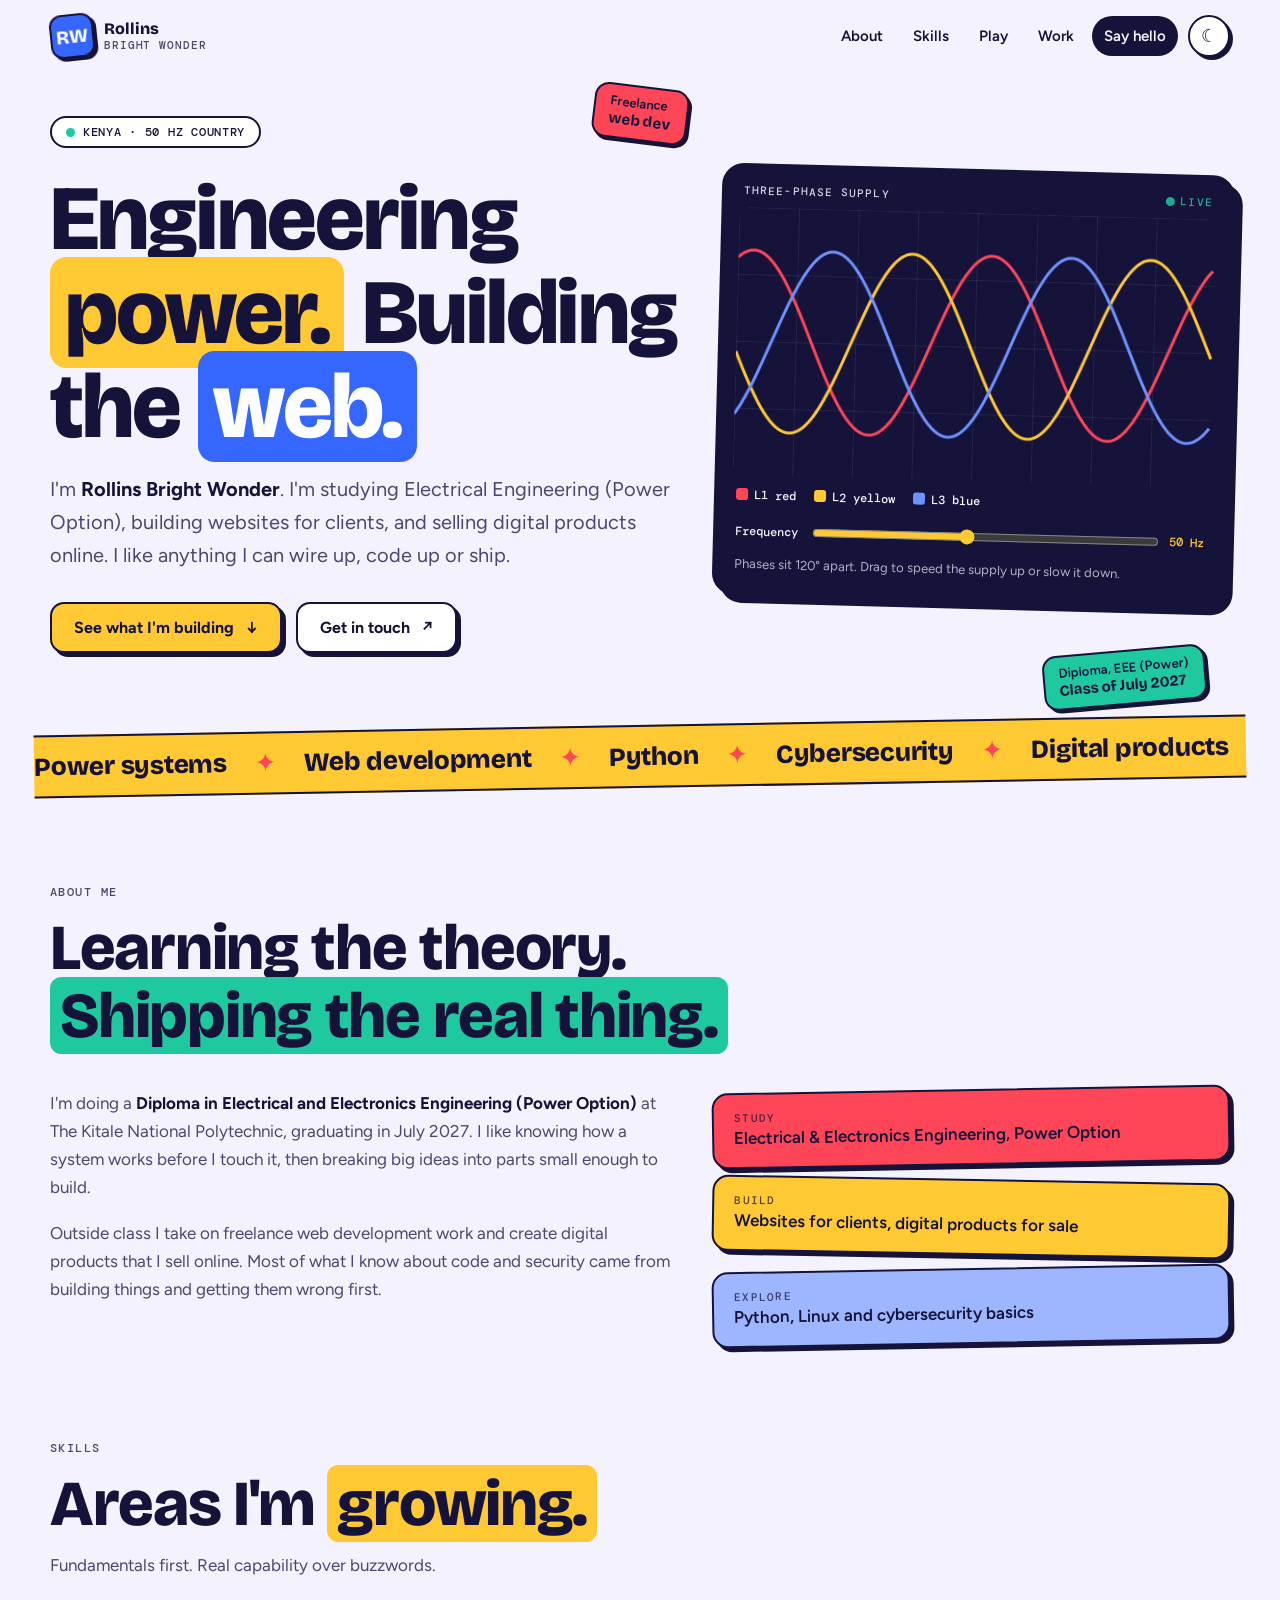
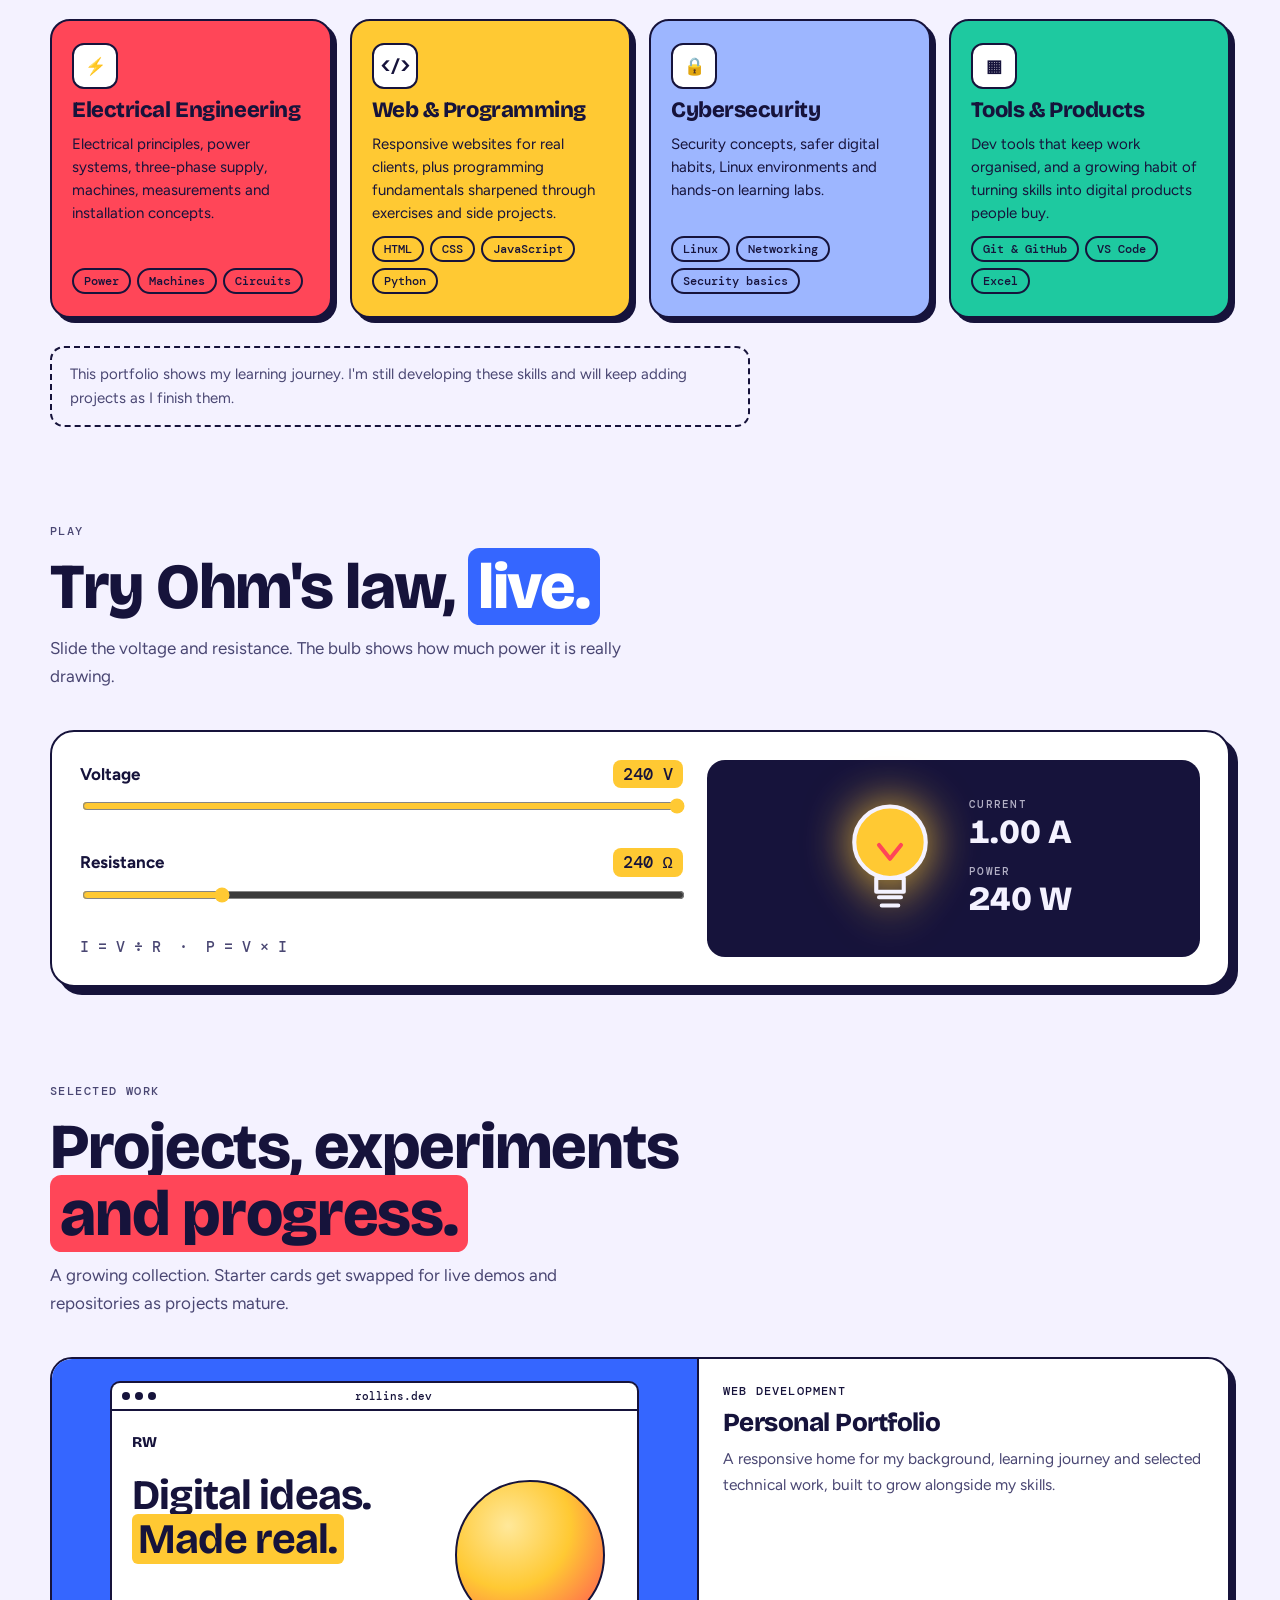
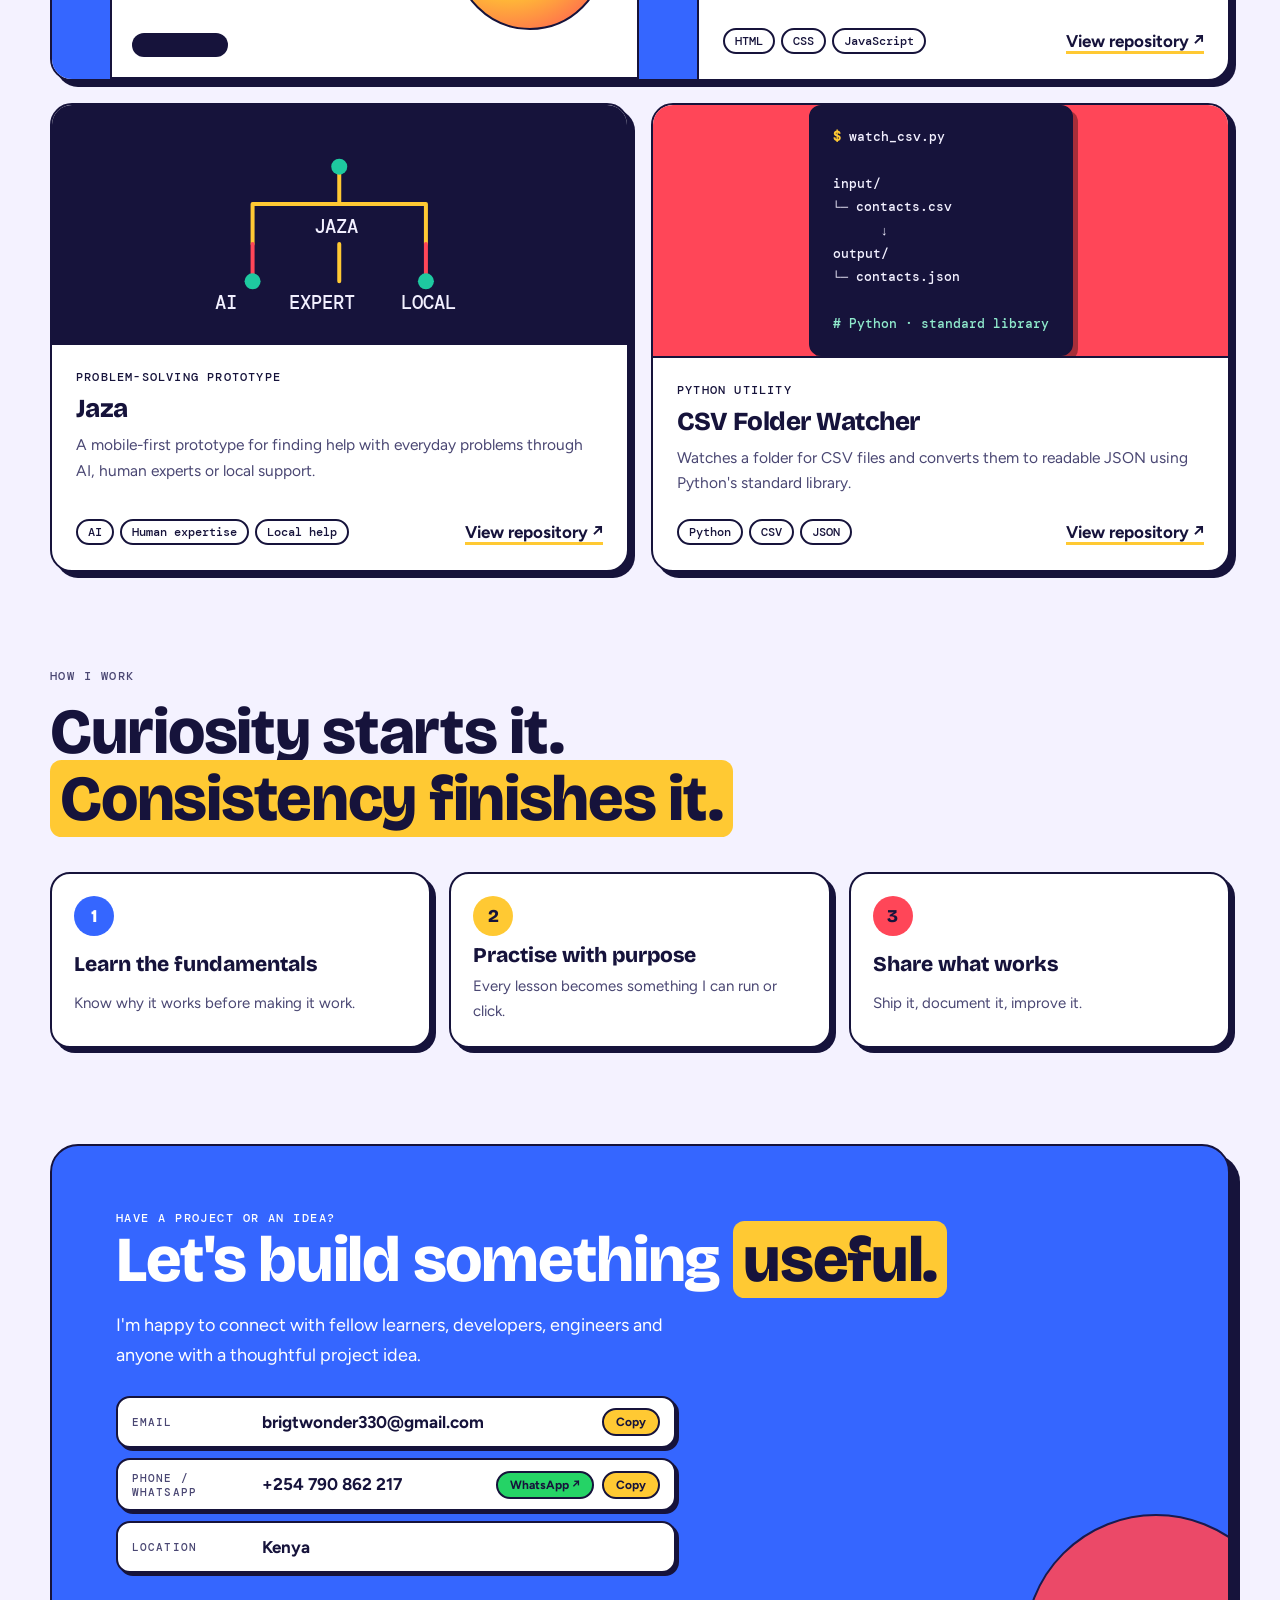
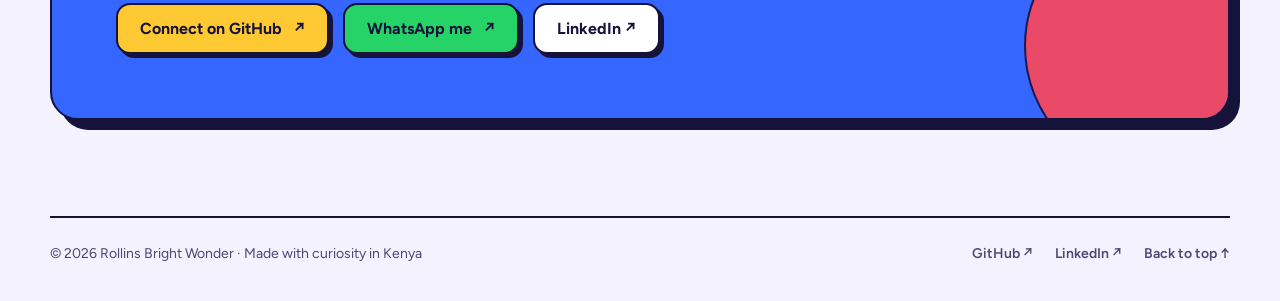
==== index.html @ c0790d47 "Refresh portfolio projects and interactions Co-authored-by: Copilot App <223556219+Copilot@users.nor" ====
<!doctype html>
<html lang="en">
<head>
<meta charset="utf-8">
<meta name="viewport" content="width=device-width, initial-scale=1, viewport-fit=cover">
<meta name="claude:viewport-fit-sides" content="cover">
<meta name="theme-color" content="#3566ff">
<meta name="description" content="Rollins Bright Wonder: Electrical Engineering (Power) student, freelance web developer and digital product creator in Kenya.">
<meta property="og:title" content="Rollins Bright Wonder | Portfolio">
<meta property="og:description" content="Engineering power. Building the web.">
<meta property="og:type" content="website">
<title>Rollins Bright Wonder</title>
<link rel="icon" href="assets/favicon.svg" type="image/svg+xml">
<link rel="preconnect" href="https://fonts.googleapis.com">
<link rel="preconnect" href="https://fonts.gstatic.com" crossorigin>
<link href="https://fonts.googleapis.com/css2?family=Bricolage+Grotesque:opsz,wght@12..96,500;12..96,700;12..96,800&family=Figtree:wght@400;500;600;700&family=DM+Mono:wght@400;500&display=swap" rel="stylesheet">
<link rel="stylesheet" href="style.css">
</head>
<body>
<a class="skip-link" href="#main">Skip to content</a>
<div class="page">
  <header class="site-header">
    <a class="brand" href="#home" aria-label="Rollins Bright Wonder, home"><span class="brand-mark">RW</span><span class="brand-name">Rollins<small>Bright Wonder</small></span></a>
    <nav class="nav" id="nav" aria-label="Main">
      <a href="#about">About</a><a href="#skills">Skills</a><a href="#play">Play</a><a href="#work">Work</a><a class="nav-cta" href="#contact">Say hello</a>
    </nav>
    <button class="icon-btn" id="theme" type="button" aria-label="Switch colour theme"><span aria-hidden="true">◐</span></button>
    <button class="icon-btn menu-toggle" id="menu" type="button" aria-label="Toggle navigation" aria-expanded="false" aria-controls="nav"><span aria-hidden="true">☰</span></button>
  </header>

  <main id="main">
    <section class="hero" id="home">
      <div class="hero-copy">
        <p class="chip chip-live"><i class="dot"></i> Kenya · 50 Hz country</p>
        <h1>Engineering <span class="hl hl-y">power.</span> Building the <span class="hl hl-b">web.</span></h1>
        <p class="lead">I'm <strong>Rollins Bright Wonder</strong>. I'm studying Electrical Engineering (Power Option), building websites for clients, and selling digital products online. I like anything I can wire up, code up or ship.</p>
        <div class="actions"><a class="btn btn-y" href="#work">See what I'm building <span aria-hidden="true">↓</span></a><a class="btn btn-ghost" href="#contact">Get in touch <span aria-hidden="true">↗</span></a></div>
      </div>

      <figure class="scope" aria-label="Animated three-phase power waveform">
        <figcaption class="scope-top"><span>THREE-PHASE SUPPLY</span><span class="scope-live"><i class="dot"></i> LIVE</span></figcaption>
        <canvas id="wave" width="640" height="360" role="img" aria-label="Red, yellow and blue sine waves, each 120 degrees apart"></canvas>
        <div class="scope-legend"><span><i class="sw sw-r"></i>L1 red</span><span><i class="sw sw-y"></i>L2 yellow</span><span><i class="sw sw-b"></i>L3 blue</span></div>
        <label class="slider" for="hz"><span>Frequency</span><input id="hz" type="range" min="10" max="100" value="50"><output id="hz-out" for="hz">50 Hz</output></label>
        <p class="scope-note">Phases sit 120° apart. Drag to speed the supply up or slow it down.</p>
      </figure>
      <span class="sticker st-1">Diploma, EEE (Power)<br><b>Class of July 2027</b></span>
      <span class="sticker st-2">Freelance<br><b>web dev</b></span>
    </section>

    <section class="ticker" aria-hidden="true"><div><span>Power systems</span><b>✦</b><span>Web development</span><b>✦</b><span>Python</span><b>✦</b><span>Cybersecurity</span><b>✦</b><span>Digital products</span><b>✦</b><span>Three-phase</span><b>✦</b><span>Power systems</span><b>✦</b><span>Web development</span><b>✦</b><span>Python</span><b>✦</b><span>Cybersecurity</span><b>✦</b><span>Digital products</span><b>✦</b><span>Three-phase</span><b>✦</b></div></section>

    <section class="block" id="about">
      <div class="head"><p class="kicker">About me</p><h2>Learning the theory.<br><span class="hl hl-m">Shipping the real thing.</span></h2></div>
      <div class="about-grid">
        <div class="about-copy">
          <p>I'm doing a <strong>Diploma in Electrical and Electronics Engineering (Power Option)</strong> at The Kitale National Polytechnic, graduating in July 2027. I like knowing how a system works before I touch it, then breaking big ideas into parts small enough to build.</p>
          <p>Outside class I take on freelance web development work and create digital products that I sell online. Most of what I know about code and security came from building things and getting them wrong first.</p>
        </div>
        <ul class="facts">
          <li class="fact f-r"><b>Study</b>Electrical &amp; Electronics Engineering, Power Option</li>
          <li class="fact f-y"><b>Build</b>Websites for clients, digital products for sale</li>
          <li class="fact f-b"><b>Explore</b>Python, Linux and cybersecurity basics</li>
        </ul>
      </div>
    </section>

    <section class="block" id="skills">
      <div class="head"><p class="kicker">Skills</p><h2>Areas I'm <span class="hl hl-y">growing.</span></h2><p class="sub">Fundamentals first. Real capability over buzzwords.</p></div>
      <div class="cards">
        <article class="card c-r"><span class="ico" aria-hidden="true">⚡</span><h3>Electrical Engineering</h3><p>Electrical principles, power systems, three-phase supply, machines, measurements and installation concepts.</p><div class="tags"><span>Power</span><span>Machines</span><span>Circuits</span></div></article>
        <article class="card c-y"><span class="ico" aria-hidden="true">&lt;/&gt;</span><h3>Web &amp; Programming</h3><p>Responsive websites for real clients, plus programming fundamentals sharpened through exercises and side projects.</p><div class="tags"><span>HTML</span><span>CSS</span><span>JavaScript</span><span>Python</span></div></article>
        <article class="card c-b"><span class="ico" aria-hidden="true">🔒</span><h3>Cybersecurity</h3><p>Security concepts, safer digital habits, Linux environments and hands-on learning labs.</p><div class="tags"><span>Linux</span><span>Networking</span><span>Security basics</span></div></article>
        <article class="card c-m"><span class="ico" aria-hidden="true">▦</span><h3>Tools &amp; Products</h3><p>Dev tools that keep work organised, and a growing habit of turning skills into digital products people buy.</p><div class="tags"><span>Git &amp; GitHub</span><span>VS Code</span><span>Excel</span></div></article>
      </div>
      <p class="note">This portfolio shows my learning journey. I'm still developing these skills and will keep adding projects as I finish them.</p>
    </section>

    <section class="block" id="play">
      <div class="head"><p class="kicker">Play</p><h2>Try Ohm's law, <span class="hl hl-b">live.</span></h2><p class="sub">Slide the voltage and resistance. The bulb shows how much power it is really drawing.</p></div>
      <div class="ohm">
        <div class="ohm-controls">
          <label for="volt"><span>Voltage <b id="v-out">240 V</b></span><input id="volt" type="range" min="0" max="240" value="240"></label>
          <label for="res"><span>Resistance <b id="r-out">240 Ω</b></span><input id="res" type="range" min="20" max="1000" value="240"></label>
          <p class="formula">I = V ÷ R &nbsp;·&nbsp; P = V × I</p>
        </div>
        <div class="ohm-read">
          <div class="bulb" id="bulb" aria-hidden="true"><svg viewBox="0 0 80 100"><circle id="bulb-glass" cx="40" cy="38" r="26"/><path d="M30 64h20v10H30zM32 78h16M34 84h12" /><path d="M32 40l8 10 8-10" class="fil"/></svg></div>
          <dl class="readout" aria-live="polite" aria-atomic="true"><div><dt>Current</dt><dd id="i-out">1.00 A</dd></div><div><dt>Power</dt><dd id="p-out">240 W</dd></div></dl>
        </div>
      </div>
    </section>

    <section class="block" id="work">
      <div class="head"><p class="kicker">Selected work</p><h2>Projects, experiments <span class="hl hl-r">and progress.</span></h2><p class="sub">A growing collection. Starter cards get swapped for live demos and repositories as projects mature.</p></div>
      <div class="projects">
        <article class="project p-feature">
          <div class="pv pv-web" aria-hidden="true"><div class="bar"><i></i><i></i><i></i><span>rollins.dev</span></div><div class="mock"><b>RW</b><h4>Digital ideas.<br><em>Made real.</em></h4><i class="pill"></i><i class="orb"></i></div></div>
          <div class="pinfo"><p class="ptype">Web development</p><h3>Personal Portfolio</h3><p>A responsive home for my background, learning journey and selected technical work, built to grow alongside my skills.</p><div class="pfoot"><div class="tags"><span>HTML</span><span>CSS</span><span>JavaScript</span></div><a class="plink" href="https://github.com/CsHift1/Rollins-Bright-Wonder" target="_blank" rel="noreferrer">View repository ↗</a></div></div>
        </article>
        <article class="project">
          <div class="pv pv-circuit" aria-hidden="true"><svg viewBox="0 0 240 150"><g fill="none" stroke-width="3" stroke-linecap="round" stroke-linejoin="round"><path class="s-y" d="M120 32v28M120 90v28M120 60H55v30M120 60h65v30"/><path class="s-r" d="M55 90v28M185 90v28"/></g><g class="n"><circle cx="120" cy="32" r="6"/><circle cx="55" cy="118" r="6"/><circle cx="185" cy="118" r="6"/></g><text x="101" y="82" class="eq">JAZA</text><text x="27" y="139" class="eq">AI</text><text x="82" y="139" class="eq">EXPERT</text><text x="166" y="139" class="eq">LOCAL</text></svg></div>
          <div class="pinfo"><p class="ptype">Problem-solving prototype</p><h3>Jaza</h3><p>A mobile-first prototype for finding help with everyday problems through AI, human experts or local support.</p><div class="pfoot"><div class="tags"><span>AI</span><span>Human expertise</span><span>Local help</span></div><a class="plink" href="https://github.com/CsHift1/jaza" target="_blank" rel="noreferrer">View repository ↗</a></div></div>
        </article>
        <article class="project">
          <div class="pv pv-code" aria-hidden="true"><pre><b>$</b> watch_csv.py

input/
└─ contacts.csv
      ↓
output/
└─ contacts.json

<i># Python · standard library</i></pre></div>
          <div class="pinfo"><p class="ptype">Python utility</p><h3>CSV Folder Watcher</h3><p>Watches a folder for CSV files and converts them to readable JSON using Python's standard library.</p><div class="pfoot"><div class="tags"><span>Python</span><span>CSV</span><span>JSON</span></div><a class="plink" href="https://github.com/CsHift1/csv-folder-watcher" target="_blank" rel="noreferrer">View repository ↗</a></div></div>
        </article>
      </div>
    </section>

    <section class="block" id="approach">
      <div class="head"><p class="kicker">How I work</p><h2>Curiosity starts it.<br><span class="hl hl-y">Consistency finishes it.</span></h2></div>
      <ol class="steps"><li><b>Learn the fundamentals</b><span>Know why it works before making it work.</span></li><li><b>Practise with purpose</b><span>Every lesson becomes something I can run or click.</span></li><li><b>Share what works</b><span>Ship it, document it, improve it.</span></li></ol>
    </section>

    <section class="block" id="contact">
      <div class="contact">
        <p class="kicker k-dark">Have a project or an idea?</p>
        <h2>Let's build something <span class="hl hl-y">useful.</span></h2>
        <p class="lead2">I'm happy to connect with fellow learners, developers, engineers and anyone with a thoughtful project idea.</p>
        <ul class="reach">
          <li><span class="rl">Email</span><a href="mailto:brigtwonder330@gmail.com" id="r-mail">brigtwonder330@gmail.com</a><button class="copy" type="button" data-copy="brigtwonder330@gmail.com">Copy</button></li>
          <li><span class="rl">Phone / WhatsApp</span><a href="tel:+254790862217" id="r-tel">+254 790 862 217</a><span class="rbtns"><a class="wa" href="https://wa.me/254790862217" target="_blank" rel="noreferrer">WhatsApp ↗</a><button class="copy" type="button" data-copy="+254790862217">Copy</button></span></li>
          <li><span class="rl">Location</span><span class="rv">Kenya</span></li>
        </ul>
        <div class="actions"><a class="btn btn-y" href="https://github.com/CsHift1" target="_blank" rel="noreferrer">Connect on GitHub <span aria-hidden="true">↗</span></a><a class="btn btn-wa" href="https://wa.me/254790862217" target="_blank" rel="noreferrer">WhatsApp me <span aria-hidden="true">↗</span></a><a class="btn btn-light" href="https://linkedin.com/in/wonder-bright-20b4b1373/" target="_blank" rel="noreferrer">LinkedIn ↗</a></div>
      </div>
    </section>
  </main>

  <footer class="footer"><span>© <span id="year">2026</span> Rollins Bright Wonder · Made with curiosity in Kenya</span><span class="flinks"><a href="https://github.com/CsHift1" target="_blank" rel="noreferrer">GitHub ↗</a><a href="https://linkedin.com/in/wonder-bright-20b4b1373/" target="_blank" rel="noreferrer">LinkedIn ↗</a><a href="#home">Back to top ↑</a></span></footer>
</div>
<script src="script.js"></script>
</body>
</html>
---- style.css ----
/* Layout: sticker-pop single column; hero pairs headline with a live three-phase scope; chunky ink borders + hard shadows. */
:root{
  --bg:#f4f2ff; --surface:#ffffff; --ink:#16133b; --muted:#4a4773; --line:#16133b; --shadow:#16133b;
  --red:#ff4658; --yellow:#ffc933; --blue:#3566ff; --mint:#1ec9a0; --on:#16133b; --on-blue:#ffffff;
  --scope:#16133b; --scope-ink:#f4f2ff;
  --display:'Bricolage Grotesque','Trebuchet MS',system-ui,sans-serif;
  --body:'Figtree',system-ui,-apple-system,'Segoe UI',sans-serif;
  --mono:'DM Mono',ui-monospace,Menlo,monospace;
}
@media (prefers-color-scheme:dark){:root:not([data-theme="light"]){
  --bg:#0e0d2b; --surface:#1a1847; --ink:#f2f0ff; --muted:#b9b6e3; --line:#6f6cc4; --shadow:#000000;
  --scope:#08071e; --scope-ink:#f2f0ff; color-scheme:dark}}
:root[data-theme="dark"]{
  --bg:#0e0d2b; --surface:#1a1847; --ink:#f2f0ff; --muted:#b9b6e3; --line:#6f6cc4; --shadow:#000000;
  --scope:#08071e; --scope-ink:#f2f0ff; color-scheme:dark}

*{box-sizing:border-box}
html{scroll-behavior:smooth;scroll-padding-top:88px}
body{margin:0;background:var(--bg);color:var(--ink);font-family:var(--body);font-size:17px;line-height:1.65;overflow-x:hidden;
  padding-block:0;padding-left:max(16px,env(safe-area-inset-left,0px));padding-right:max(16px,env(safe-area-inset-right,0px))}
a{color:inherit;text-decoration:none}
:focus-visible{outline:3px solid var(--blue);outline-offset:3px;border-radius:6px}
.skip-link{position:fixed;top:10px;left:10px;z-index:100;padding:10px 14px;transform:translateY(-160%);background:var(--yellow);color:var(--on);border:2px solid var(--line);border-radius:10px;font-weight:700}
.skip-link:focus{transform:translateY(0)}
.page{max-width:1180px;margin:0 auto}
h1,h2,h3,h4{font-family:var(--display);margin:0;text-wrap:balance;line-height:1.05;letter-spacing:-.02em}

/* highlighter marks */
.hl{padding:0 .16em;border-radius:.18em;box-decoration-break:clone;-webkit-box-decoration-break:clone;color:var(--on)}
.hl-y{background:var(--yellow)}.hl-b{background:var(--blue);color:var(--on-blue)}.hl-r{background:var(--red)}.hl-m{background:var(--mint)}

/* header */
.site-header{position:sticky;top:env(safe-area-inset-top,0px);z-index:30;display:flex;align-items:center;gap:10px;padding:14px 0;background:var(--bg)}
.brand{display:flex;align-items:center;gap:10px;margin-right:auto}
.brand-mark{display:grid;place-items:center;width:44px;height:44px;border-radius:12px;background:var(--blue);color:var(--on-blue);font:800 19px var(--display);border:2.5px solid var(--line);box-shadow:3px 3px 0 var(--shadow);transform:rotate(-6deg);transition:transform .25s}
.brand:hover .brand-mark{transform:rotate(6deg) scale(1.06)}
.brand-name{display:flex;flex-direction:column;font:800 16px/1.1 var(--display)}
.brand-name small{font:500 11px var(--mono);color:var(--muted);letter-spacing:.08em;text-transform:uppercase}
.nav{display:flex;align-items:center;gap:6px;font-weight:600;font-size:15px}
.nav a{padding:8px 12px;border-radius:999px;transition:background .2s}
.nav a:hover{background:var(--yellow);color:var(--on)}
.nav .nav-cta{background:var(--ink);color:var(--bg)}
.nav .nav-cta:hover{background:var(--red);color:var(--on)}
.icon-btn{width:42px;height:42px;border-radius:50%;border:2.5px solid var(--line);background:var(--surface);color:var(--ink);font-size:18px;cursor:pointer;box-shadow:3px 3px 0 var(--shadow);transition:transform .15s,box-shadow .15s}
.icon-btn:hover{transform:translate(-1px,-1px);box-shadow:4px 4px 0 var(--shadow)}
.icon-btn:active{transform:translate(2px,2px);box-shadow:1px 1px 0 var(--shadow)}
.menu-toggle{display:none}

/* hero */
.hero{position:relative;display:grid;grid-template-columns:1.1fr .9fr;gap:40px;align-items:center;padding:44px 0 72px}
.hero-copy{min-width:0}
.chip{display:inline-flex;align-items:center;gap:8px;margin:0;padding:6px 14px;border:2.5px solid var(--line);border-radius:999px;background:var(--surface);font:500 12px var(--mono);letter-spacing:.06em;text-transform:uppercase}
.dot{width:9px;height:9px;border-radius:50%;background:var(--mint);animation:pulse 1.6s ease-in-out infinite}
@keyframes pulse{50%{transform:scale(1.5);opacity:.6}}
.hero h1{font-size:clamp(46px,7.4vw,92px);font-weight:800;margin:24px 0 20px;line-height:1.02}
.lead{font-size:clamp(17px,1.6vw,20px);color:var(--muted);max-width:56ch;margin:0}
.lead strong{color:var(--ink)}
.actions{display:flex;flex-wrap:wrap;gap:14px;margin-top:30px}
.btn{display:inline-flex;align-items:center;gap:12px;padding:14px 22px;border:2.5px solid var(--line);border-radius:14px;font:700 16px var(--body);box-shadow:4px 4px 0 var(--shadow);transition:transform .15s,box-shadow .15s}
.btn:hover{transform:translate(-2px,-2px);box-shadow:6px 6px 0 var(--shadow)}
.btn:active{transform:translate(3px,3px);box-shadow:1px 1px 0 var(--shadow)}
.btn-y{background:var(--yellow);color:var(--on)}
.btn-ghost{background:var(--surface);color:var(--ink)}
.btn-light{background:#fff;color:#16133b}

/* scope (hero card) */
.scope{margin:0;min-width:0;padding:16px;background:var(--scope);color:var(--scope-ink);border:2.5px solid var(--line);border-radius:22px;box-shadow:8px 8px 0 var(--shadow);transform:rotate(1.5deg)}
.scope-top{display:flex;justify-content:space-between;font:500 11px var(--mono);letter-spacing:.1em;opacity:.85;padding:2px 4px 10px}
.scope-live{display:inline-flex;align-items:center;gap:6px;color:var(--mint)}
#wave{display:block;width:100%;height:auto;aspect-ratio:16/9;border-radius:12px;background:
  linear-gradient(rgba(255,255,255,.07) 1px,transparent 1px) 0 0/100% 25%,
  linear-gradient(90deg,rgba(255,255,255,.07) 1px,transparent 1px) 0 0/12.5% 100%}
.scope-legend{display:flex;flex-wrap:wrap;gap:6px 18px;padding:12px 4px 4px;font:500 12px var(--mono)}
.sw{display:inline-block;width:12px;height:12px;border-radius:3px;margin-right:6px;vertical-align:-1px}
.sw-r{background:var(--red)}.sw-y{background:var(--yellow)}.sw-b{background:#6e92ff}
.slider{display:grid;grid-template-columns:auto 1fr auto;align-items:center;gap:12px;padding:10px 4px 0;font:500 12px var(--mono)}
.slider output{min-width:5ch;text-align:right;color:var(--yellow)}
.scope-note{margin:8px 4px 2px;font-size:13px;opacity:.7}
input[type=range]{width:100%;height:24px;accent-color:var(--yellow);cursor:pointer;background:transparent}
.sticker{position:absolute;padding:8px 14px;border:2.5px solid var(--line);border-radius:14px;font:600 13px/1.25 var(--body);color:var(--on);box-shadow:3px 3px 0 var(--shadow);animation:bob 4s ease-in-out infinite}
.sticker b{font-family:var(--display);font-size:15px}
.st-1{background:var(--mint);right:2%;bottom:20px;transform:rotate(-5deg)}
.st-2{background:var(--red);left:46%;top:14px;transform:rotate(7deg);animation-delay:-2s}
@keyframes bob{50%{translate:0 -8px}}

/* ticker */
.ticker{overflow:hidden;white-space:nowrap;margin:0 calc(-1 * max(16px,env(safe-area-inset-left,0px)));background:var(--yellow);color:var(--on);border-block:2.5px solid var(--line);transform:rotate(-1deg);padding:14px 0;font:800 clamp(18px,2.4vw,26px) var(--display);letter-spacing:-.01em}
.ticker div{display:inline-block;animation:marquee 32s linear infinite}
.ticker span{display:inline-block}.ticker b{margin:0 28px;color:var(--red)}
@keyframes marquee{to{transform:translateX(-50%)}}

/* sections */
.block{padding:96px 0 0}
.head{display:grid;gap:14px;margin-bottom:40px;max-width:760px}
.kicker{margin:0;font:500 12px var(--mono);letter-spacing:.12em;text-transform:uppercase;color:var(--muted)}
.head h2,.contact h2{font-size:clamp(34px,5.2vw,64px);font-weight:800}
.sub{margin:0;color:var(--muted);max-width:52ch}

.about-grid{display:grid;grid-template-columns:1.2fr 1fr;gap:40px;align-items:start}
.about-copy{min-width:0}.about-copy p{margin:0 0 18px;max-width:62ch;color:var(--muted)}.about-copy strong{color:var(--ink)}
.facts{list-style:none;margin:0;padding:0;display:grid;gap:14px}
.fact{padding:16px 20px;border:2.5px solid var(--line);border-radius:16px;box-shadow:4px 4px 0 var(--shadow);color:var(--on);font-weight:600;line-height:1.4;transition:transform .2s}
.fact:nth-child(odd){transform:rotate(-1deg)}.fact:nth-child(even){transform:rotate(1deg)}
.fact:hover{transform:rotate(0) translateY(-3px)}
.fact b{display:block;font:500 11px var(--mono);letter-spacing:.12em;text-transform:uppercase;opacity:.75;margin-bottom:2px}
.f-r{background:var(--red)}.f-y{background:var(--yellow)}.f-b{background:#9db6ff}

.cards{display:grid;grid-template-columns:repeat(4,1fr);gap:18px}
.card{display:flex;flex-direction:column;gap:10px;min-width:0;padding:22px 20px;border:2.5px solid var(--line);border-radius:20px;box-shadow:5px 5px 0 var(--shadow);color:var(--on);transition:transform .2s,box-shadow .2s}
.card:hover{transform:translate(-3px,-5px) rotate(-1deg);box-shadow:9px 11px 0 var(--shadow)}
.card h3{font-size:22px;font-weight:800}
.card p{margin:0;font-size:15px;line-height:1.55;flex:1}
.ico{display:grid;place-items:center;width:46px;height:46px;border-radius:12px;border:2.5px solid #16133b;background:#fff;font:700 17px var(--mono);color:#16133b}
.c-r{background:var(--red)}.c-y{background:var(--yellow)}.c-b{background:#9db6ff}.c-m{background:var(--mint)}
.tags{display:flex;flex-wrap:wrap;gap:6px}
.tags span{padding:3px 10px;border:2px solid currentColor;border-radius:999px;font:500 12px var(--mono)}
.note{margin:28px 0 0;padding:14px 18px;border:2.5px dashed var(--line);border-radius:14px;color:var(--muted);font-size:15px;max-width:70ch}

/* ohm playground */
.ohm{display:grid;grid-template-columns:1.1fr .9fr;gap:24px;padding:28px;background:var(--surface);border:2.5px solid var(--line);border-radius:24px;box-shadow:8px 8px 0 var(--shadow)}
.ohm-controls{display:grid;gap:22px;align-content:center;min-width:0}
.ohm-controls label span{display:flex;justify-content:space-between;font-weight:700;margin-bottom:4px}
.ohm-controls b{font-family:var(--mono);font-weight:500;background:var(--yellow);color:var(--on);padding:0 10px;border-radius:8px}
.formula{margin:0;font:500 15px var(--mono);color:var(--muted)}
.ohm-read{display:flex;align-items:center;justify-content:center;gap:24px;flex-wrap:wrap;padding:20px;border-radius:18px;background:var(--scope);color:var(--scope-ink)}
.bulb{width:110px;filter:drop-shadow(0 0 var(--glow,0px) rgba(255,201,51,.95));transition:filter .15s}
.bulb svg{display:block;width:100%;height:auto;fill:none;stroke:var(--scope-ink);stroke-width:3;stroke-linecap:round;stroke-linejoin:round}
#bulb-glass{fill:var(--yellow);fill-opacity:var(--lit,1)}
.bulb .fil{stroke:var(--red)}
.readout{margin:0;display:grid;gap:12px}
.readout div{display:grid}
.readout dt{font:500 11px var(--mono);letter-spacing:.12em;text-transform:uppercase;opacity:.7}
.readout dd{margin:0;font:800 34px var(--display);font-variant-numeric:tabular-nums}

/* projects */
.projects{display:grid;grid-template-columns:1fr 1fr;gap:22px}
.project{display:flex;flex-direction:column;min-width:0;background:var(--surface);border:2.5px solid var(--line);border-radius:22px;box-shadow:6px 6px 0 var(--shadow);overflow:hidden;transition:transform .2s,box-shadow .2s}
.project:hover{transform:translate(-3px,-4px);box-shadow:10px 10px 0 var(--shadow)}
.p-feature{grid-column:1/-1;display:grid;grid-template-columns:1.1fr .9fr}
.pv{position:relative;min-height:240px;border-bottom:2.5px solid var(--line);overflow:hidden;display:grid;place-items:center}
.p-feature .pv{border-bottom:0;border-right:2.5px solid var(--line);min-height:320px}
.pv-web{background:var(--blue)}.pv-circuit{background:var(--scope)}.pv-code{background:var(--red)}
.bar{position:absolute;top:22px;left:9%;right:9%;height:28px;background:#fff;border:2.5px solid #16133b;border-bottom:0;border-radius:10px 10px 0 0;display:flex;align-items:center;gap:5px;padding:0 10px}
.bar i{width:8px;height:8px;border-radius:50%;background:#16133b}.bar span{margin:auto;font:500 11px var(--mono);color:#16133b}
.mock{position:absolute;top:50px;left:9%;right:9%;bottom:0;background:#fff;color:#16133b;border:2.5px solid #16133b;padding:16px 20px;overflow:hidden}
.mock b{font:800 15px var(--display)}.mock h4{font-size:clamp(26px,3.4vw,42px);margin-top:18px;max-width:60%}.mock em{font-style:normal;background:var(--yellow);padding:0 6px;border-radius:6px}
.mock .pill{position:absolute;left:20px;bottom:20px;width:96px;height:24px;border-radius:999px;background:#16133b}
.mock .orb{position:absolute;right:6%;top:26%;width:34%;aspect-ratio:1;max-width:150px;border-radius:50%;background:radial-gradient(circle at 35% 30%,#ffe89a,var(--yellow) 45%,var(--red) 100%);border:2.5px solid #16133b;animation:bob 5s ease-in-out infinite}
.pv-circuit svg{width:86%;height:auto;max-height:200px}
.pv-circuit .s-y{stroke:var(--yellow)}.pv-circuit .s-r{stroke:var(--red)}.pv-circuit .s-b{stroke:#6e92ff}.pv-circuit .n{fill:var(--mint)}
.pv-circuit .eq{fill:#f2f0ff;font:500 14px var(--mono)}
.pv-code pre{margin:0;padding:18px 22px;max-width:86%;overflow-x:auto;background:#16133b;color:#f2f0ff;border:2.5px solid #16133b;border-radius:12px;font:500 13px/1.8 var(--mono);box-shadow:5px 5px 0 rgba(0,0,0,.35)}
.pv-code pre b{color:var(--yellow)}.pv-code pre i{font-style:normal;color:#8fe9cc}
.pinfo{display:flex;flex-direction:column;gap:10px;padding:24px;min-width:0;flex:1}
.pinfo h3{font-size:26px;font-weight:800}.pinfo p{margin:0;color:var(--muted);font-size:15.5px}
.pinfo .ptype{font:500 12px var(--mono);letter-spacing:.1em;text-transform:uppercase;color:var(--ink)}
.pfoot{display:flex;flex-wrap:wrap;align-items:center;justify-content:space-between;gap:12px;margin-top:auto;padding-top:12px}
.plink{font-weight:700;text-decoration:underline;text-decoration-color:var(--yellow);text-decoration-thickness:3px;text-underline-offset:4px}.plink:hover{background:var(--yellow);color:var(--on)}
.status{padding:3px 10px;border-radius:999px;background:var(--mint);color:var(--on);font:500 11px var(--mono);letter-spacing:.08em;text-transform:uppercase;border:2px solid var(--line)}

/* steps */
.steps{list-style:none;counter-reset:s;margin:0;padding:0;display:grid;grid-template-columns:repeat(3,1fr);gap:18px}
.steps li{counter-increment:s;display:grid;gap:6px;padding:22px;border:2.5px solid var(--line);border-radius:20px;background:var(--surface);box-shadow:5px 5px 0 var(--shadow)}
.steps li::before{content:counter(s);display:grid;place-items:center;width:40px;height:40px;border-radius:50%;background:var(--blue);color:var(--on-blue);font:800 18px var(--display)}
.steps li:nth-child(2)::before{background:var(--yellow);color:var(--on)}.steps li:nth-child(3)::before{background:var(--red);color:var(--on)}
.steps b{font:800 21px var(--display)}.steps span{color:var(--muted);font-size:15px}

/* contact */
.contact{position:relative;overflow:hidden;padding:clamp(28px,6vw,64px);background:var(--blue);color:#fff;border:2.5px solid var(--line);border-radius:28px;box-shadow:10px 10px 0 var(--shadow)}
.contact::after{content:"";position:absolute;right:-60px;bottom:-60px;width:260px;height:260px;border-radius:50%;background:var(--red);border:2.5px solid #16133b;opacity:.9;z-index:0}
.contact>*{position:relative;z-index:1}
.k-dark{color:#fff}
.lead2{max-width:48ch;margin:18px 0 0;font-size:18px}
.reach{list-style:none;margin:26px 0 0;padding:0;display:grid;gap:10px;max-width:560px}
.reach li{display:grid;grid-template-columns:118px 1fr auto;align-items:center;gap:12px;padding:10px 14px;background:#fff;color:#16133b;border:2.5px solid #16133b;border-radius:14px;box-shadow:3px 3px 0 #16133b;min-width:0}
.reach .rl{font:500 11px var(--mono);letter-spacing:.1em;text-transform:uppercase;color:#4a4773}
.reach a,.reach .rv{font-weight:700;min-width:0;overflow-wrap:anywhere}
.reach a:hover{text-decoration:underline;text-decoration-color:var(--blue);text-decoration-thickness:3px}
.rbtns{display:flex;flex-wrap:wrap;gap:8px;justify-content:flex-end}
.reach a.wa{padding:5px 12px;border:2px solid #16133b;border-radius:999px;background:#25d366;color:#16133b;font:700 12px var(--body);text-decoration:none}
.reach a.wa:hover{background:#1ec9a0;text-decoration:none}
.btn-wa{background:#25d366;color:#16133b}
.copy{padding:5px 12px;border:2px solid #16133b;border-radius:999px;background:var(--yellow);color:#16133b;font:700 12px var(--body);cursor:pointer}
.copy:hover{background:var(--red)}
.contact .btn{border-color:#16133b;box-shadow:4px 4px 0 #16133b}

.footer{display:flex;flex-wrap:wrap;gap:12px 28px;justify-content:space-between;margin-top:96px;padding:24px 0 36px;border-top:2.5px solid var(--line);font-size:14px;color:var(--muted)}
.flinks{display:flex;flex-wrap:wrap;gap:6px 22px;font-weight:600}.flinks a:hover{color:var(--ink);text-decoration:underline;text-decoration-color:var(--yellow);text-decoration-thickness:3px}

/* responsive */
@media (max-width:980px){
  .hero{grid-template-columns:1fr;padding-top:28px}
  .scope{transform:none;max-width:560px}
  .st-2{left:auto;right:3%;top:auto;bottom:-6px}.st-1{right:auto;left:4%;bottom:-18px}
  .cards{grid-template-columns:1fr 1fr}
  .about-grid,.ohm{grid-template-columns:1fr}
  .p-feature{grid-template-columns:1fr}.p-feature .pv{border-right:0;border-bottom:2.5px solid var(--line)}
  .steps{grid-template-columns:1fr}
}
@media (max-width:640px){
  .reach li{grid-template-columns:1fr auto}.reach .rl{grid-column:1/-1}
  body{font-size:16px}
  .menu-toggle{display:block}
  .nav{display:none;position:absolute;top:100%;left:0;right:0;flex-direction:column;align-items:stretch;padding:12px;background:var(--surface);border:2.5px solid var(--line);border-radius:16px;box-shadow:5px 5px 0 var(--shadow)}
  .nav.open{display:flex}.nav a{padding:12px 14px;border-radius:10px}
  .site-header{flex-wrap:nowrap}.brand-name small{display:none}
  .block{padding-top:72px}
  .cards,.projects{grid-template-columns:1fr}
  .hero{padding-bottom:84px}
  .ohm{padding:18px}.readout dd{font-size:28px}
  .contact::after{width:160px;height:160px;right:-50px;bottom:-50px}
  .footer{margin-top:72px}
}
@media (prefers-reduced-motion:reduce){
  html{scroll-behavior:auto}
  *,*::before,*::after{animation:none!important;transition-duration:.01ms!important}
}
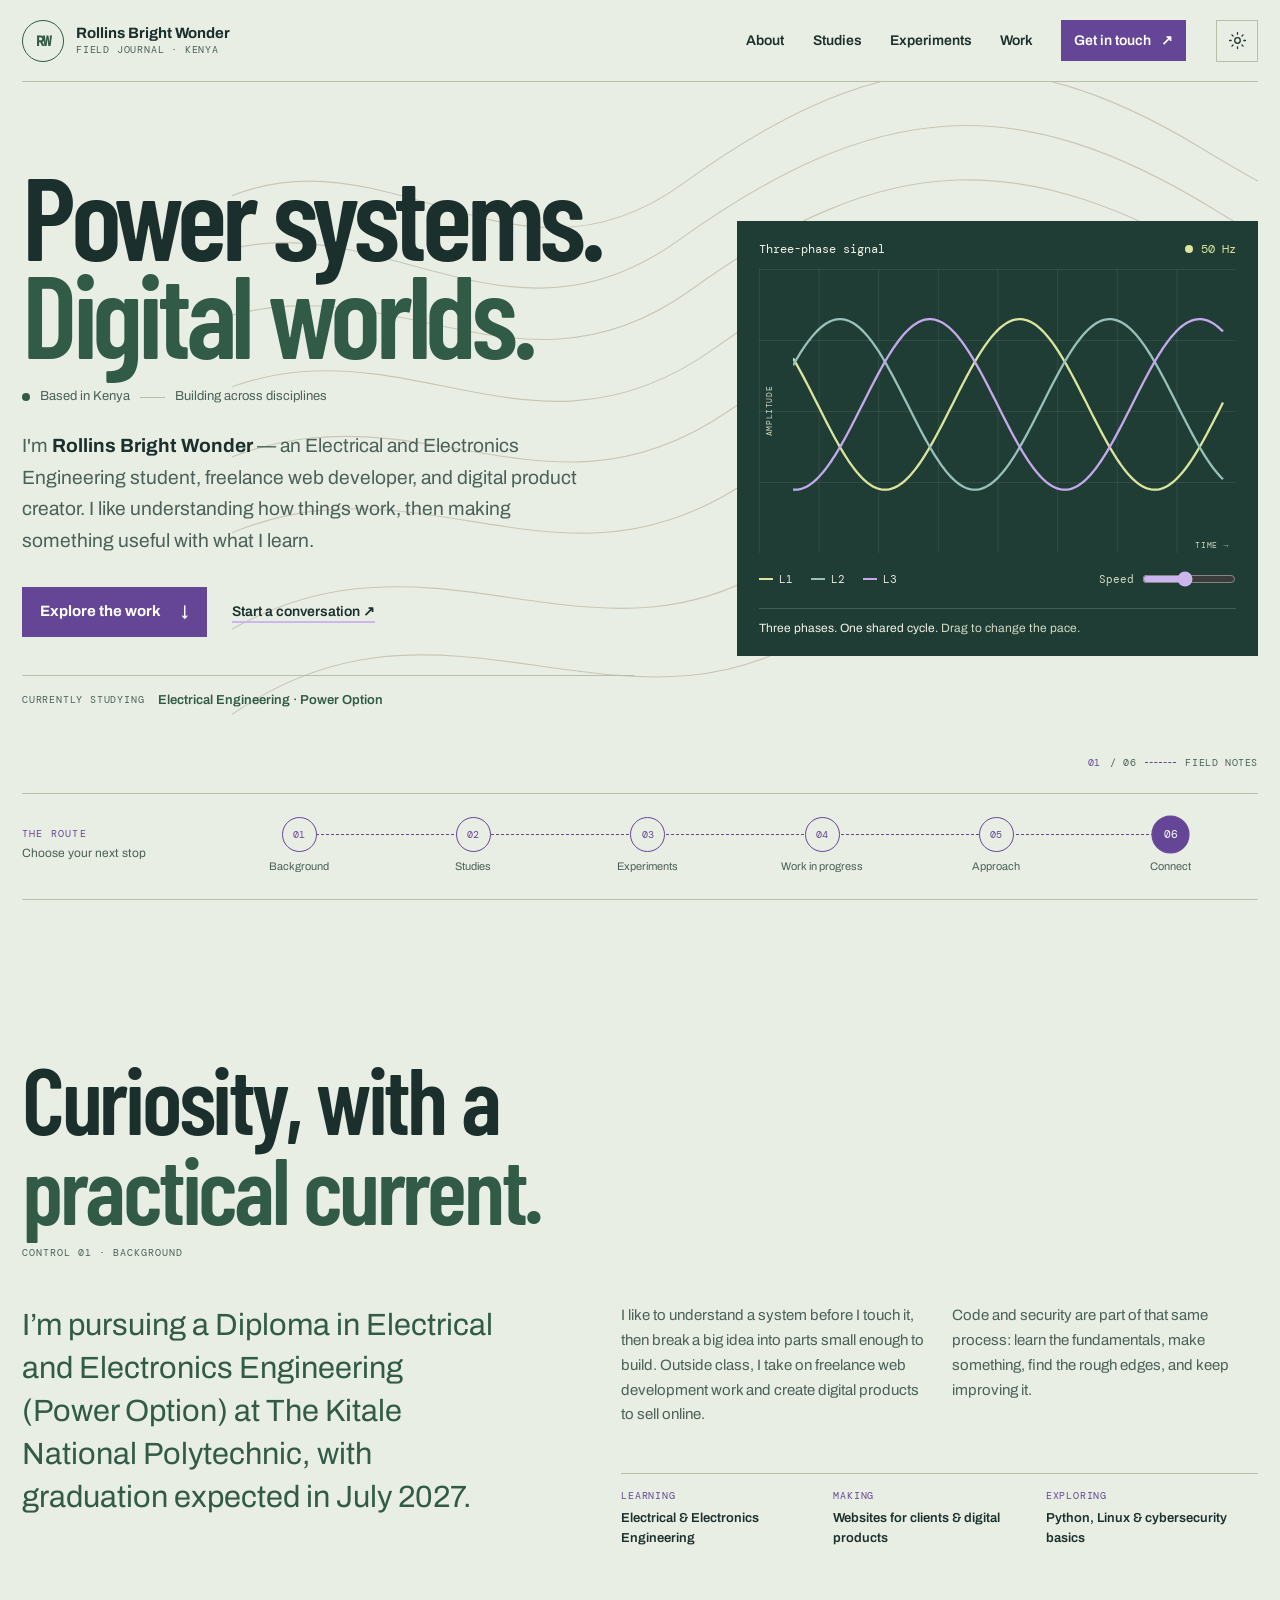
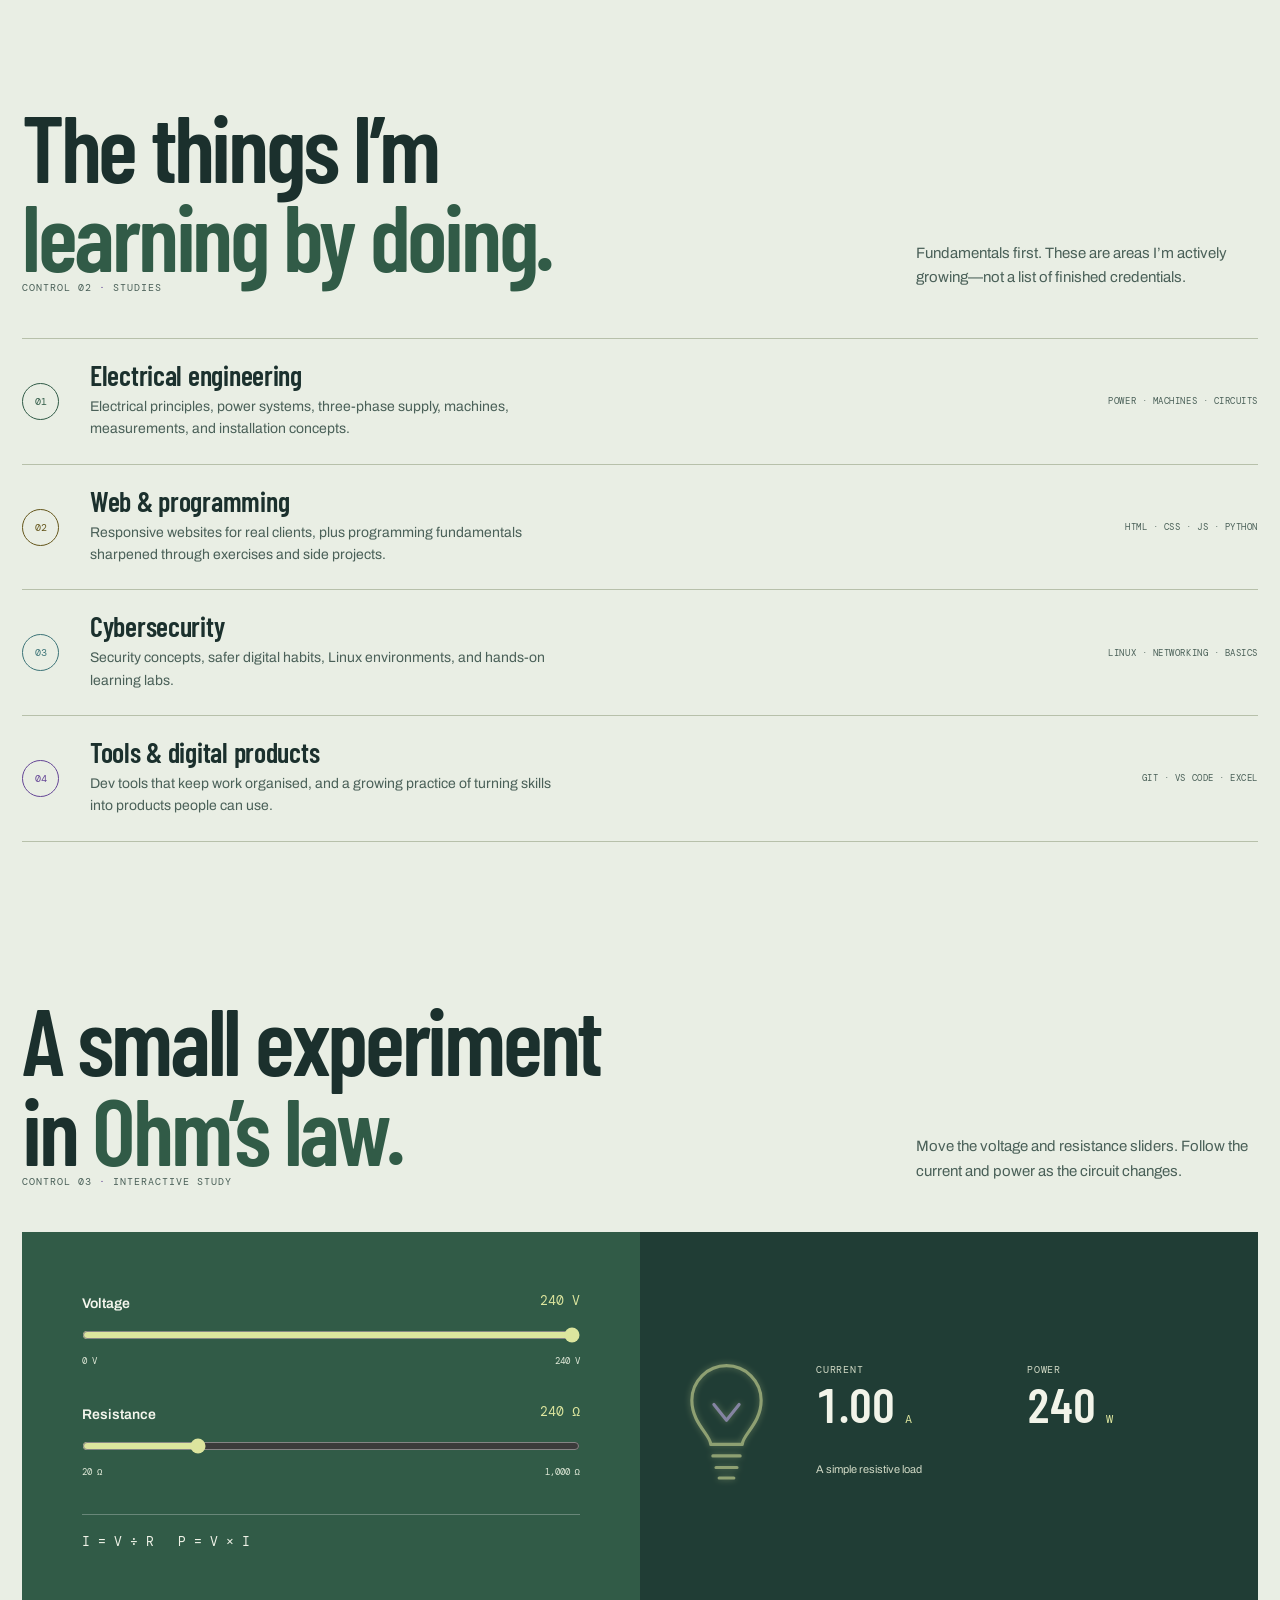
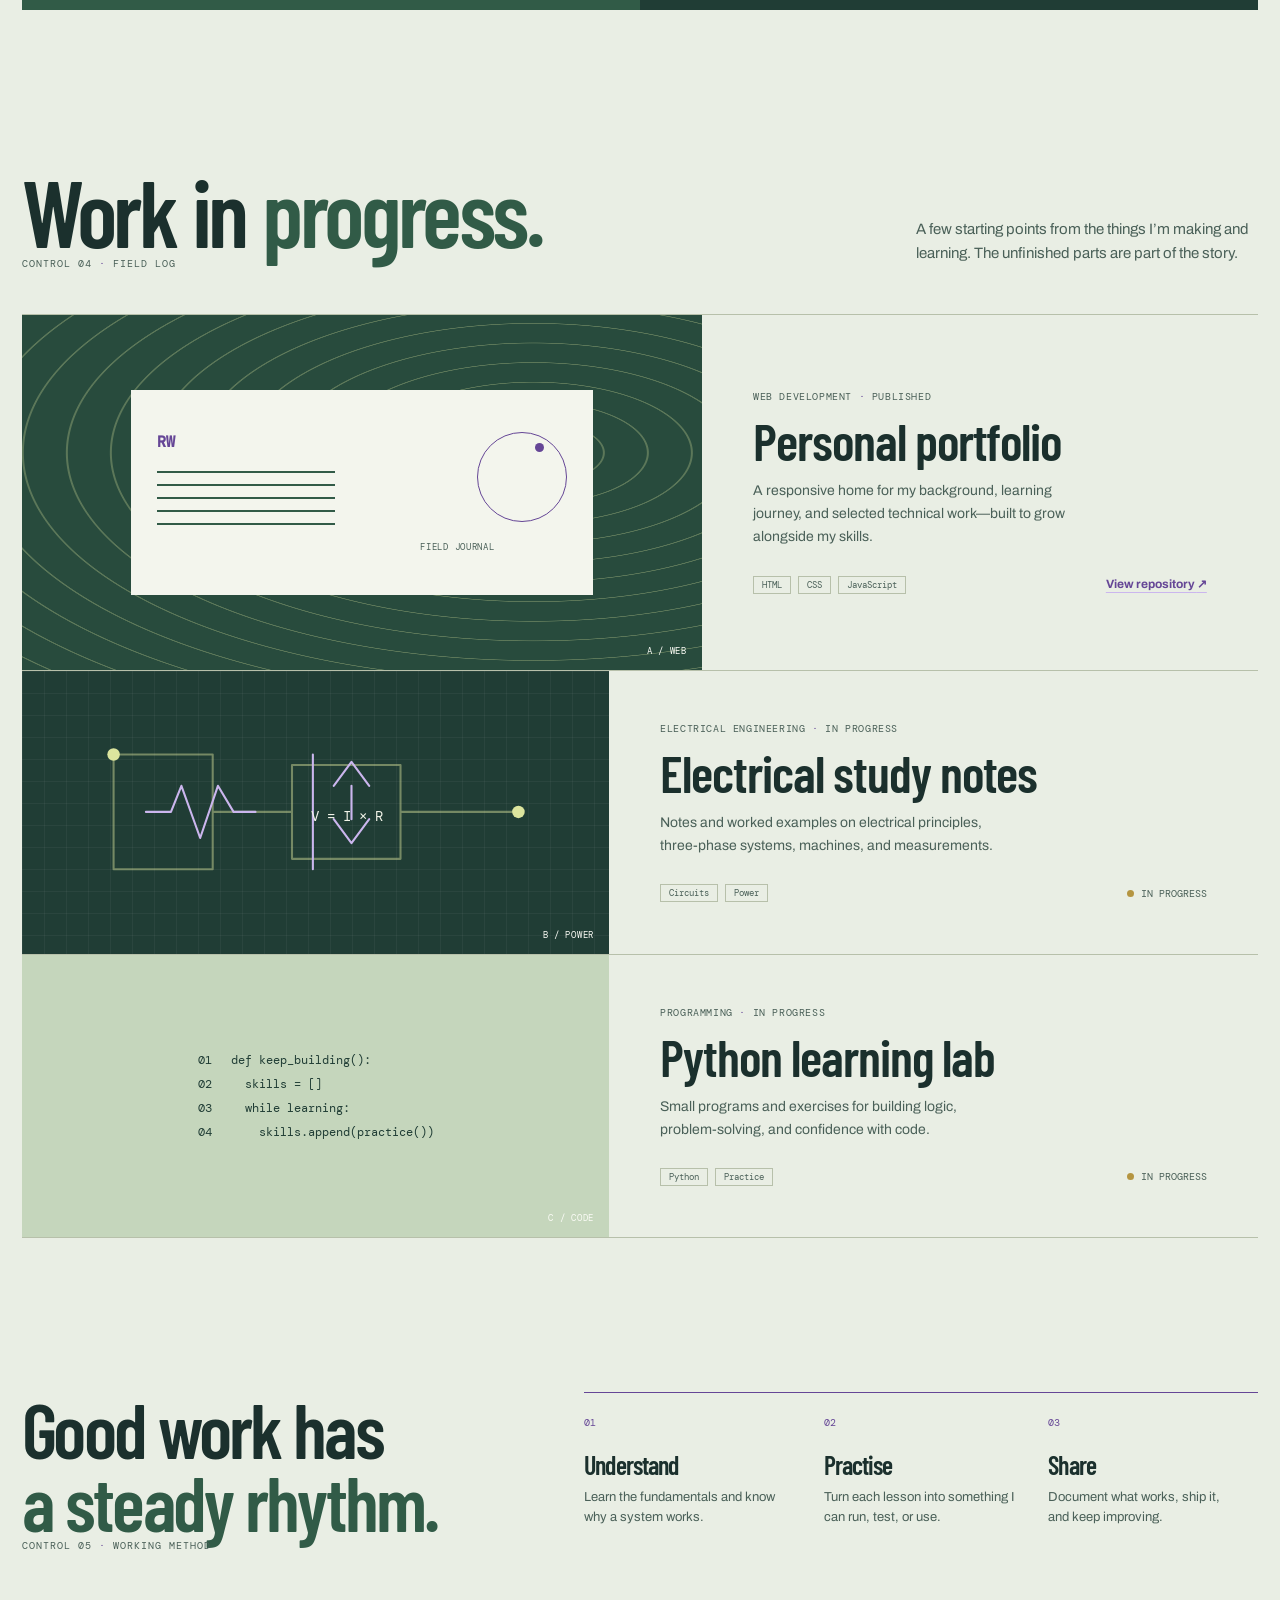
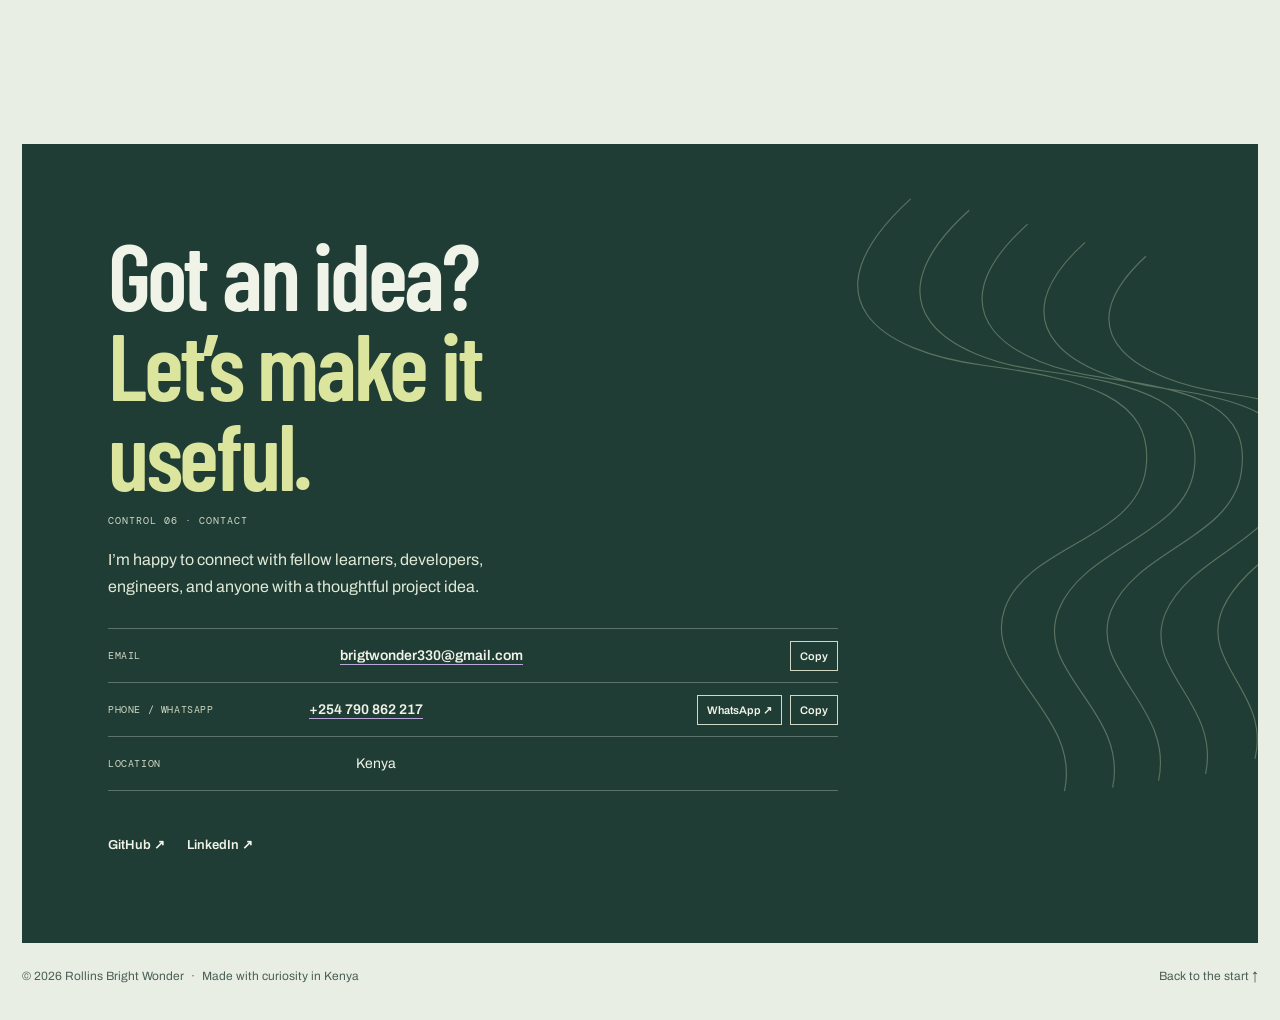
==== commit b48a55ca: "Redesign portfolio with field journal map Co-authored-by: Copilot App <223556219+Copilot@users.norep" ====
--- a/index.html
+++ b/index.html
@@ -1,144 +1,291 @@
 <!doctype html>
 <html lang="en">
 <head>
-<meta charset="utf-8">
-<meta name="viewport" content="width=device-width, initial-scale=1, viewport-fit=cover">
-<meta name="claude:viewport-fit-sides" content="cover">
-<meta name="theme-color" content="#3566ff">
-<meta name="description" content="Rollins Bright Wonder: Electrical Engineering (Power) student, freelance web developer and digital product creator in Kenya.">
-<meta property="og:title" content="Rollins Bright Wonder | Portfolio">
-<meta property="og:description" content="Engineering power. Building the web.">
-<meta property="og:type" content="website">
-<title>Rollins Bright Wonder</title>
-<link rel="icon" href="assets/favicon.svg" type="image/svg+xml">
-<link rel="preconnect" href="https://fonts.googleapis.com">
-<link rel="preconnect" href="https://fonts.gstatic.com" crossorigin>
-<link href="https://fonts.googleapis.com/css2?family=Bricolage+Grotesque:opsz,wght@12..96,500;12..96,700;12..96,800&family=Figtree:wght@400;500;600;700&family=DM+Mono:wght@400;500&display=swap" rel="stylesheet">
-<link rel="stylesheet" href="style.css">
+  <meta charset="utf-8">
+  <meta name="viewport" content="width=device-width, initial-scale=1, viewport-fit=cover">
+  <meta name="theme-color" content="#e9eee4">
+  <meta name="description" content="Rollins Bright Wonder is an Electrical and Electronics Engineering student, freelance web developer, and digital product creator in Kenya.">
+  <meta property="og:title" content="Rollins Bright Wonder — Engineering &amp; Web">
+  <meta property="og:description" content="A field journal of power engineering, web development, and things in progress.">
+  <meta property="og:type" content="website">
+  <title>Rollins Bright Wonder — Engineering &amp; Web</title>
+  <link rel="icon" href="favicon.svg" type="image/svg+xml">
+  <link rel="preconnect" href="https://fonts.googleapis.com">
+  <link rel="preconnect" href="https://fonts.gstatic.com" crossorigin>
+  <link href="https://fonts.googleapis.com/css2?family=Archivo:wght@400;500;600;700;800&family=Barlow+Condensed:wght@500;600;700&family=DM+Mono:wght@400;500&display=swap" rel="stylesheet">
+  <link rel="stylesheet" href="style.css">
 </head>
 <body>
-<a class="skip-link" href="#main">Skip to content</a>
-<div class="page">
-  <header class="site-header">
-    <a class="brand" href="#home" aria-label="Rollins Bright Wonder, home"><span class="brand-mark">RW</span><span class="brand-name">Rollins<small>Bright Wonder</small></span></a>
-    <nav class="nav" id="nav" aria-label="Main">
-      <a href="#about">About</a><a href="#skills">Skills</a><a href="#play">Play</a><a href="#work">Work</a><a class="nav-cta" href="#contact">Say hello</a>
-    </nav>
-    <button class="icon-btn" id="theme" type="button" aria-label="Switch colour theme"><span aria-hidden="true">◐</span></button>
-    <button class="icon-btn menu-toggle" id="menu" type="button" aria-label="Toggle navigation" aria-expanded="false" aria-controls="nav"><span aria-hidden="true">☰</span></button>
-  </header>
-
-  <main id="main">
-    <section class="hero" id="home">
-      <div class="hero-copy">
-        <p class="chip chip-live"><i class="dot"></i> Kenya · 50 Hz country</p>
-        <h1>Engineering <span class="hl hl-y">power.</span> Building the <span class="hl hl-b">web.</span></h1>
-        <p class="lead">I'm <strong>Rollins Bright Wonder</strong>. I'm studying Electrical Engineering (Power Option), building websites for clients, and selling digital products online. I like anything I can wire up, code up or ship.</p>
-        <div class="actions"><a class="btn btn-y" href="#work">See what I'm building <span aria-hidden="true">↓</span></a><a class="btn btn-ghost" href="#contact">Get in touch <span aria-hidden="true">↗</span></a></div>
-      </div>
-
-      <figure class="scope" aria-label="Animated three-phase power waveform">
-        <figcaption class="scope-top"><span>THREE-PHASE SUPPLY</span><span class="scope-live"><i class="dot"></i> LIVE</span></figcaption>
-        <canvas id="wave" width="640" height="360" role="img" aria-label="Red, yellow and blue sine waves, each 120 degrees apart"></canvas>
-        <div class="scope-legend"><span><i class="sw sw-r"></i>L1 red</span><span><i class="sw sw-y"></i>L2 yellow</span><span><i class="sw sw-b"></i>L3 blue</span></div>
-        <label class="slider" for="hz"><span>Frequency</span><input id="hz" type="range" min="10" max="100" value="50"><output id="hz-out" for="hz">50 Hz</output></label>
-        <p class="scope-note">Phases sit 120° apart. Drag to speed the supply up or slow it down.</p>
-      </figure>
-      <span class="sticker st-1">Diploma, EEE (Power)<br><b>Class of July 2027</b></span>
-      <span class="sticker st-2">Freelance<br><b>web dev</b></span>
-    </section>
-
-    <section class="ticker" aria-hidden="true"><div><span>Power systems</span><b>✦</b><span>Web development</span><b>✦</b><span>Python</span><b>✦</b><span>Cybersecurity</span><b>✦</b><span>Digital products</span><b>✦</b><span>Three-phase</span><b>✦</b><span>Power systems</span><b>✦</b><span>Web development</span><b>✦</b><span>Python</span><b>✦</b><span>Cybersecurity</span><b>✦</b><span>Digital products</span><b>✦</b><span>Three-phase</span><b>✦</b></div></section>
-
-    <section class="block" id="about">
-      <div class="head"><p class="kicker">About me</p><h2>Learning the theory.<br><span class="hl hl-m">Shipping the real thing.</span></h2></div>
-      <div class="about-grid">
-        <div class="about-copy">
-          <p>I'm doing a <strong>Diploma in Electrical and Electronics Engineering (Power Option)</strong> at The Kitale National Polytechnic, graduating in July 2027. I like knowing how a system works before I touch it, then breaking big ideas into parts small enough to build.</p>
-          <p>Outside class I take on freelance web development work and create digital products that I sell online. Most of what I know about code and security came from building things and getting them wrong first.</p>
-        </div>
-        <ul class="facts">
-          <li class="fact f-r"><b>Study</b>Electrical &amp; Electronics Engineering, Power Option</li>
-          <li class="fact f-y"><b>Build</b>Websites for clients, digital products for sale</li>
-          <li class="fact f-b"><b>Explore</b>Python, Linux and cybersecurity basics</li>
+  <!--
+    THESIS: An engineer's working field journal, not a row of polished claims.
+    OWN-WORLD: Orienteering-map terrain, forest and marsh inks, brown contours, and a purple course laid over a pale survey ground.
+    STORY: Follow the route from power-engineering studies through web work, experiments, current projects, and contact.
+    FIRST VIEWPORT: A compact route header leads into an oversized, left-aligned headline; the adjustable three-phase signal occupies the right half.
+    FORM: Experience, map-and-legend composition, seed 5221bc55 / assigned candidate 5; route links pair each mapped stop with a real page section.
+  -->
+  <a class="skip-link" href="#main">Skip to content</a>
+  <div class="page">
+    <header class="site-header">
+      <a class="brand" href="#home" aria-label="Rollins Bright Wonder, home">
+        <span class="brand-mark" aria-hidden="true">RW</span>
+        <span class="brand-name">Rollins Bright Wonder<span>FIELD JOURNAL · KENYA</span></span>
+      </a>
+      <button class="menu-toggle" id="menu" type="button" aria-expanded="false" aria-controls="nav">
+        <span class="menu-icon" aria-hidden="true"></span>
+        <span class="menu-label">Menu</span>
+      </button>
+      <nav class="nav" id="nav" aria-label="Main navigation">
+        <a href="#about">About</a>
+        <a href="#skills">Studies</a>
+        <a href="#play">Experiments</a>
+        <a href="#work">Work</a>
+        <a class="nav-contact" href="#contact">Get in touch <span aria-hidden="true">↗</span></a>
+      </nav>
+      <button class="theme-toggle" id="theme" type="button" aria-label="Switch to dark theme" aria-pressed="false">
+        <svg class="theme-sun" viewBox="0 0 24 24" aria-hidden="true"><circle cx="12" cy="12" r="3.5"/><path d="M12 2v2m0 16v2M4.93 4.93l1.42 1.42m11.3 11.3 1.42 1.42M2 12h2m16 0h2M4.93 19.07l1.42-1.42m11.3-11.3 1.42-1.42"/></svg>
+      </button>
+    </header>
+
+    <main id="main">
+      <section class="hero" id="home" aria-labelledby="hero-title">
+        <svg class="hero-contours" viewBox="0 0 1000 680" preserveAspectRatio="xMidYMid slice" aria-hidden="true">
+          <path d="M-50 150C120 28 240 232 405 112s292-138 465-33 213 98 210 26M-80 207c181-126 304 83 481-44s303-138 482-28 209 98 206 15M-90 273c201-139 326 62 503-66s300-128 481-20 202 103 220 9M-80 337c207-149 328 57 515-78s312-115 494-4 192 111 226 19M-85 404c220-159 344 40 530-87s315-105 501 8 189 104 221 24M-80 472c219-165 352 40 547-95s315-96 495 20 195 103 229 31M-50 546c215-171 368 36 559-105s326-87 501 31 200 101 238 41M-30 612c212-181 380 36 578-112s325-79 501 44 202 97 237 50"/>
+          <path d="M620 230c65-49 155-43 203-4s44 97-12 126-145 24-191-10-49-75 0-112ZM637 244c53-39 127-34 165-2s35 77-10 101-116 20-152-8-39-59-3-91ZM654 259c40-29 98-25 127-1s27 57-8 76-89 16-117-6-29-44-2-69Z"/>
+        </svg>
+        <div class="hero-copy">
+          <h1 id="hero-title">Power systems.<br><span>Digital worlds.</span></h1>
+          <p class="location-line"><span class="location-dot"></span> Based in Kenya <span class="line-divider"></span> Building across disciplines</p>
+          <p class="hero-intro">I'm <strong>Rollins Bright Wonder</strong> — an Electrical and Electronics Engineering student, freelance web developer, and digital product creator. I like understanding how things work, then making something useful with what I learn.</p>
+          <div class="hero-actions">
+            <a class="button button-primary" href="#work">Explore the work <span aria-hidden="true">↓</span></a>
+            <a class="text-link" href="#contact">Start a conversation <span aria-hidden="true">↗</span></a>
+          </div>
+          <p class="hero-note"><span>Currently studying</span> Electrical Engineering · Power Option</p>
+        </div>
+
+        <figure class="signal" aria-labelledby="signal-title">
+          <figcaption class="signal-heading">
+            <span id="signal-title">Three-phase signal</span>
+            <span class="signal-readout"><i></i><output id="hz-out" for="hz">50 Hz</output></span>
+          </figcaption>
+          <div class="plot">
+            <canvas id="wave" width="720" height="420" role="img" aria-label="Three animated phase waveforms, 120 degrees apart"></canvas>
+            <span class="plot-axis axis-y">AMPLITUDE</span>
+            <span class="plot-axis axis-x">TIME →</span>
+          </div>
+          <div class="signal-legend" aria-label="Waveform phases">
+            <span><i class="legend-line phase-a"></i>L1</span>
+            <span><i class="legend-line phase-b"></i>L2</span>
+            <span><i class="legend-line phase-c"></i>L3</span>
+            <label class="frequency-control" for="hz">Speed
+              <input id="hz" type="range" min="10" max="100" value="50" aria-label="Adjust waveform speed">
+            </label>
+          </div>
+          <p class="signal-caption">Three phases. One shared cycle. <span>Drag to change the pace.</span></p>
+        </figure>
+
+        <div class="hero-coordinate" aria-hidden="true"><span>01</span> / 06 <i></i> FIELD NOTES</div>
+      </section>
+
+      <nav class="route" aria-label="Portfolio route">
+        <div class="route-heading"><span>THE ROUTE</span><span>Choose your next stop</span></div>
+        <ol class="route-stops">
+          <li><a href="#about" aria-current="location"><span class="control"><span>01</span></span><span class="stop-label">Background</span></a></li>
+          <li><a href="#skills"><span class="control"><span>02</span></span><span class="stop-label">Studies</span></a></li>
+          <li><a href="#play"><span class="control"><span>03</span></span><span class="stop-label">Experiments</span></a></li>
+          <li><a href="#work"><span class="control"><span>04</span></span><span class="stop-label">Work in progress</span></a></li>
+          <li><a href="#approach"><span class="control"><span>05</span></span><span class="stop-label">Approach</span></a></li>
+          <li><a href="#contact"><span class="control"><span>06</span></span><span class="stop-label">Connect</span></a></li>
+        </ol>
+      </nav>
+
+      <section class="section about-section" id="about" aria-labelledby="about-title">
+        <div class="section-heading">
+          <h2 id="about-title">Curiosity, with a<br><em>practical current.</em></h2>
+          <p class="section-coordinate">CONTROL 01 <span>·</span> BACKGROUND</p>
+        </div>
+        <div class="about-content">
+          <p class="about-lead">I’m pursuing a Diploma in Electrical and Electronics Engineering (Power Option) at The Kitale National Polytechnic, with graduation expected in July 2027.</p>
+          <div class="about-details">
+            <p>I like to understand a system before I touch it, then break a big idea into parts small enough to build. Outside class, I take on freelance web development work and create digital products to sell online.</p>
+            <p>Code and security are part of that same process: learn the fundamentals, make something, find the rough edges, and keep improving it.</p>
+          </div>
+          <dl class="field-facts">
+            <div><dt>Learning</dt><dd>Electrical &amp; Electronics Engineering</dd></div>
+            <div><dt>Making</dt><dd>Websites for clients &amp; digital products</dd></div>
+            <div><dt>Exploring</dt><dd>Python, Linux &amp; cybersecurity basics</dd></div>
+          </dl>
+        </div>
+      </section>
+
+      <section class="section skills-section" id="skills" aria-labelledby="skills-title">
+        <div class="section-heading section-heading-wide">
+          <div>
+            <h2 id="skills-title">The things I’m<br><em>learning by doing.</em></h2>
+            <p class="section-coordinate">CONTROL 02 <span>·</span> STUDIES</p>
+          </div>
+          <p class="section-deck">Fundamentals first. These are areas I’m actively growing—not a list of finished credentials.</p>
+        </div>
+        <ul class="discipline-list">
+          <li>
+            <span class="discipline-mark mark-green" aria-hidden="true">01</span>
+            <div><h3>Electrical engineering</h3><p>Electrical principles, power systems, three-phase supply, machines, measurements, and installation concepts.</p></div>
+            <span class="discipline-tags">POWER · MACHINES · CIRCUITS</span>
+          </li>
+          <li>
+            <span class="discipline-mark mark-yellow" aria-hidden="true">02</span>
+            <div><h3>Web &amp; programming</h3><p>Responsive websites for real clients, plus programming fundamentals sharpened through exercises and side projects.</p></div>
+            <span class="discipline-tags">HTML · CSS · JS · PYTHON</span>
+          </li>
+          <li>
+            <span class="discipline-mark mark-blue" aria-hidden="true">03</span>
+            <div><h3>Cybersecurity</h3><p>Security concepts, safer digital habits, Linux environments, and hands-on learning labs.</p></div>
+            <span class="discipline-tags">LINUX · NETWORKING · BASICS</span>
+          </li>
+          <li>
+            <span class="discipline-mark mark-purple" aria-hidden="true">04</span>
+            <div><h3>Tools &amp; digital products</h3><p>Dev tools that keep work organised, and a growing practice of turning skills into products people can use.</p></div>
+            <span class="discipline-tags">GIT · VS CODE · EXCEL</span>
+          </li>
         </ul>
-      </div>
-    </section>
-
-    <section class="block" id="skills">
-      <div class="head"><p class="kicker">Skills</p><h2>Areas I'm <span class="hl hl-y">growing.</span></h2><p class="sub">Fundamentals first. Real capability over buzzwords.</p></div>
-      <div class="cards">
-        <article class="card c-r"><span class="ico" aria-hidden="true">⚡</span><h3>Electrical Engineering</h3><p>Electrical principles, power systems, three-phase supply, machines, measurements and installation concepts.</p><div class="tags"><span>Power</span><span>Machines</span><span>Circuits</span></div></article>
-        <article class="card c-y"><span class="ico" aria-hidden="true">&lt;/&gt;</span><h3>Web &amp; Programming</h3><p>Responsive websites for real clients, plus programming fundamentals sharpened through exercises and side projects.</p><div class="tags"><span>HTML</span><span>CSS</span><span>JavaScript</span><span>Python</span></div></article>
-        <article class="card c-b"><span class="ico" aria-hidden="true">🔒</span><h3>Cybersecurity</h3><p>Security concepts, safer digital habits, Linux environments and hands-on learning labs.</p><div class="tags"><span>Linux</span><span>Networking</span><span>Security basics</span></div></article>
-        <article class="card c-m"><span class="ico" aria-hidden="true">▦</span><h3>Tools &amp; Products</h3><p>Dev tools that keep work organised, and a growing habit of turning skills into digital products people buy.</p><div class="tags"><span>Git &amp; GitHub</span><span>VS Code</span><span>Excel</span></div></article>
-      </div>
-      <p class="note">This portfolio shows my learning journey. I'm still developing these skills and will keep adding projects as I finish them.</p>
-    </section>
-
-    <section class="block" id="play">
-      <div class="head"><p class="kicker">Play</p><h2>Try Ohm's law, <span class="hl hl-b">live.</span></h2><p class="sub">Slide the voltage and resistance. The bulb shows how much power it is really drawing.</p></div>
-      <div class="ohm">
-        <div class="ohm-controls">
-          <label for="volt"><span>Voltage <b id="v-out">240 V</b></span><input id="volt" type="range" min="0" max="240" value="240"></label>
-          <label for="res"><span>Resistance <b id="r-out">240 Ω</b></span><input id="res" type="range" min="20" max="1000" value="240"></label>
-          <p class="formula">I = V ÷ R &nbsp;·&nbsp; P = V × I</p>
-        </div>
-        <div class="ohm-read">
-          <div class="bulb" id="bulb" aria-hidden="true"><svg viewBox="0 0 80 100"><circle id="bulb-glass" cx="40" cy="38" r="26"/><path d="M30 64h20v10H30zM32 78h16M34 84h12" /><path d="M32 40l8 10 8-10" class="fil"/></svg></div>
-          <dl class="readout" aria-live="polite" aria-atomic="true"><div><dt>Current</dt><dd id="i-out">1.00 A</dd></div><div><dt>Power</dt><dd id="p-out">240 W</dd></div></dl>
-        </div>
-      </div>
-    </section>
-
-    <section class="block" id="work">
-      <div class="head"><p class="kicker">Selected work</p><h2>Projects, experiments <span class="hl hl-r">and progress.</span></h2><p class="sub">A growing collection. Starter cards get swapped for live demos and repositories as projects mature.</p></div>
-      <div class="projects">
-        <article class="project p-feature">
-          <div class="pv pv-web" aria-hidden="true"><div class="bar"><i></i><i></i><i></i><span>rollins.dev</span></div><div class="mock"><b>RW</b><h4>Digital ideas.<br><em>Made real.</em></h4><i class="pill"></i><i class="orb"></i></div></div>
-          <div class="pinfo"><p class="ptype">Web development</p><h3>Personal Portfolio</h3><p>A responsive home for my background, learning journey and selected technical work, built to grow alongside my skills.</p><div class="pfoot"><div class="tags"><span>HTML</span><span>CSS</span><span>JavaScript</span></div><a class="plink" href="https://github.com/CsHift1/Rollins-Bright-Wonder" target="_blank" rel="noreferrer">View repository ↗</a></div></div>
-        </article>
-        <article class="project">
-          <div class="pv pv-circuit" aria-hidden="true"><svg viewBox="0 0 240 150"><g fill="none" stroke-width="3" stroke-linecap="round" stroke-linejoin="round"><path class="s-y" d="M120 32v28M120 90v28M120 60H55v30M120 60h65v30"/><path class="s-r" d="M55 90v28M185 90v28"/></g><g class="n"><circle cx="120" cy="32" r="6"/><circle cx="55" cy="118" r="6"/><circle cx="185" cy="118" r="6"/></g><text x="101" y="82" class="eq">JAZA</text><text x="27" y="139" class="eq">AI</text><text x="82" y="139" class="eq">EXPERT</text><text x="166" y="139" class="eq">LOCAL</text></svg></div>
-          <div class="pinfo"><p class="ptype">Problem-solving prototype</p><h3>Jaza</h3><p>A mobile-first prototype for finding help with everyday problems through AI, human experts or local support.</p><div class="pfoot"><div class="tags"><span>AI</span><span>Human expertise</span><span>Local help</span></div><a class="plink" href="https://github.com/CsHift1/jaza" target="_blank" rel="noreferrer">View repository ↗</a></div></div>
-        </article>
-        <article class="project">
-          <div class="pv pv-code" aria-hidden="true"><pre><b>$</b> watch_csv.py
-
-input/
-└─ contacts.csv
-      ↓
-output/
-└─ contacts.json
-
-<i># Python · standard library</i></pre></div>
-          <div class="pinfo"><p class="ptype">Python utility</p><h3>CSV Folder Watcher</h3><p>Watches a folder for CSV files and converts them to readable JSON using Python's standard library.</p><div class="pfoot"><div class="tags"><span>Python</span><span>CSV</span><span>JSON</span></div><a class="plink" href="https://github.com/CsHift1/csv-folder-watcher" target="_blank" rel="noreferrer">View repository ↗</a></div></div>
-        </article>
-      </div>
-    </section>
-
-    <section class="block" id="approach">
-      <div class="head"><p class="kicker">How I work</p><h2>Curiosity starts it.<br><span class="hl hl-y">Consistency finishes it.</span></h2></div>
-      <ol class="steps"><li><b>Learn the fundamentals</b><span>Know why it works before making it work.</span></li><li><b>Practise with purpose</b><span>Every lesson becomes something I can run or click.</span></li><li><b>Share what works</b><span>Ship it, document it, improve it.</span></li></ol>
-    </section>
-
-    <section class="block" id="contact">
-      <div class="contact">
-        <p class="kicker k-dark">Have a project or an idea?</p>
-        <h2>Let's build something <span class="hl hl-y">useful.</span></h2>
-        <p class="lead2">I'm happy to connect with fellow learners, developers, engineers and anyone with a thoughtful project idea.</p>
-        <ul class="reach">
-          <li><span class="rl">Email</span><a href="mailto:brigtwonder330@gmail.com" id="r-mail">brigtwonder330@gmail.com</a><button class="copy" type="button" data-copy="brigtwonder330@gmail.com">Copy</button></li>
-          <li><span class="rl">Phone / WhatsApp</span><a href="tel:+254790862217" id="r-tel">+254 790 862 217</a><span class="rbtns"><a class="wa" href="https://wa.me/254790862217" target="_blank" rel="noreferrer">WhatsApp ↗</a><button class="copy" type="button" data-copy="+254790862217">Copy</button></span></li>
-          <li><span class="rl">Location</span><span class="rv">Kenya</span></li>
-        </ul>
-        <div class="actions"><a class="btn btn-y" href="https://github.com/CsHift1" target="_blank" rel="noreferrer">Connect on GitHub <span aria-hidden="true">↗</span></a><a class="btn btn-wa" href="https://wa.me/254790862217" target="_blank" rel="noreferrer">WhatsApp me <span aria-hidden="true">↗</span></a><a class="btn btn-light" href="https://linkedin.com/in/wonder-bright-20b4b1373/" target="_blank" rel="noreferrer">LinkedIn ↗</a></div>
-      </div>
-    </section>
-  </main>
-
-  <footer class="footer"><span>© <span id="year">2026</span> Rollins Bright Wonder · Made with curiosity in Kenya</span><span class="flinks"><a href="https://github.com/CsHift1" target="_blank" rel="noreferrer">GitHub ↗</a><a href="https://linkedin.com/in/wonder-bright-20b4b1373/" target="_blank" rel="noreferrer">LinkedIn ↗</a><a href="#home">Back to top ↑</a></span></footer>
-</div>
-<script src="script.js"></script>
+      </section>
+
+      <section class="section experiment-section" id="play" aria-labelledby="play-title">
+        <div class="section-heading section-heading-wide">
+          <div>
+            <h2 id="play-title">A small experiment<br>in <em>Ohm’s law.</em></h2>
+            <p class="section-coordinate">CONTROL 03 <span>·</span> INTERACTIVE STUDY</p>
+          </div>
+          <p class="section-deck">Move the voltage and resistance sliders. Follow the current and power as the circuit changes.</p>
+        </div>
+        <div class="experiment">
+          <div class="experiment-controls">
+            <label class="range-field" for="volt">
+              <span>Voltage <output id="v-out" for="volt">240 V</output></span>
+              <input id="volt" type="range" min="0" max="240" value="240">
+              <span class="range-ends"><span>0 V</span><span>240 V</span></span>
+            </label>
+            <label class="range-field" for="res">
+              <span>Resistance <output id="r-out" for="res">240 Ω</output></span>
+              <input id="res" type="range" min="20" max="1000" value="240">
+              <span class="range-ends"><span>20 Ω</span><span>1,000 Ω</span></span>
+            </label>
+            <p class="equation"><span>I = V ÷ R</span><span>P = V × I</span></p>
+          </div>
+          <div class="experiment-result">
+            <div class="bulb" id="bulb" aria-hidden="true">
+              <svg viewBox="0 0 100 130"><path d="M35 88c0-9-18-20-18-42a33 33 0 0 1 66 0c0 22-18 33-18 42M35 88h30M37 99h26M40 110h20M43 120h14"/><path d="M38 50l12 15 12-15" class="filament"/></svg>
+            </div>
+            <dl class="measurements" aria-live="polite">
+              <div><dt>Current</dt><dd id="i-out">1.00 <small>A</small></dd></div>
+              <div><dt>Power</dt><dd id="p-out">240 <small>W</small></dd></div>
+            </dl>
+            <p class="result-note">A simple resistive load</p>
+          </div>
+        </div>
+      </section>
+
+      <section class="section work-section" id="work" aria-labelledby="work-title">
+        <div class="section-heading section-heading-wide">
+          <div>
+            <h2 id="work-title">Work in <em>progress.</em></h2>
+            <p class="section-coordinate">CONTROL 04 <span>·</span> FIELD LOG</p>
+          </div>
+          <p class="section-deck">A few starting points from the things I’m making and learning. The unfinished parts are part of the story.</p>
+        </div>
+        <div class="project-list">
+          <article class="project project-featured">
+            <div class="project-art portfolio-art" aria-hidden="true">
+              <div class="art-window"><span class="art-mark">RW</span><span class="art-lines"></span><span class="art-orbit"></span><span class="art-tag">FIELD JOURNAL</span></div>
+              <span class="art-index">A / WEB</span>
+            </div>
+            <div class="project-copy">
+              <p class="project-type">Web development <span>·</span> Published</p>
+              <h3>Personal portfolio</h3>
+              <p>A responsive home for my background, learning journey, and selected technical work—built to grow alongside my skills.</p>
+              <div class="project-foot">
+                <ul class="project-tags"><li>HTML</li><li>CSS</li><li>JavaScript</li></ul>
+                <a class="project-link" href="https://github.com/CsHift1/Rollins-Bright-Wonder" target="_blank" rel="noopener noreferrer">View repository <span aria-hidden="true">↗</span></a>
+              </div>
+            </div>
+          </article>
+          <article class="project">
+            <div class="project-art circuit-art" aria-hidden="true">
+              <svg viewBox="0 0 460 180"><path class="circuit-base" d="M36 35h95v110H36zm95 55h76m0-45v90m0-90h104v90H207m104-45h113"/><path class="circuit-live" d="M67 90h24l10-25 18 50 17-50 15 25h21m55-55v110m20-80 17-23 17 23m-34 32 17 23 17-23m-17-32v32"/><circle cx="36" cy="35" r="6"/><circle cx="424" cy="90" r="6"/><text x="225" y="99">V = I × R</text></svg>
+              <span class="art-index">B / POWER</span>
+            </div>
+            <div class="project-copy">
+              <p class="project-type">Electrical engineering <span>·</span> In progress</p>
+              <h3>Electrical study notes</h3>
+              <p>Notes and worked examples on electrical principles, three-phase systems, machines, and measurements.</p>
+              <div class="project-foot"><ul class="project-tags"><li>Circuits</li><li>Power</li></ul><span class="status"><i></i> In progress</span></div>
+            </div>
+          </article>
+          <article class="project">
+            <div class="project-art code-art" aria-hidden="true">
+              <pre><span>01</span> def keep_building():<br><span>02</span>   skills = []<br><span>03</span>   while learning:<br><span>04</span>     skills.append(practice())</pre>
+              <span class="art-index">C / CODE</span>
+            </div>
+            <div class="project-copy">
+              <p class="project-type">Programming <span>·</span> In progress</p>
+              <h3>Python learning lab</h3>
+              <p>Small programs and exercises for building logic, problem-solving, and confidence with code.</p>
+              <div class="project-foot"><ul class="project-tags"><li>Python</li><li>Practice</li></ul><span class="status"><i></i> In progress</span></div>
+            </div>
+          </article>
+        </div>
+      </section>
+
+      <section class="section approach-section" id="approach" aria-labelledby="approach-title">
+        <div class="approach-heading">
+          <h2 id="approach-title">Good work has<br><em>a steady rhythm.</em></h2>
+          <p class="section-coordinate">CONTROL 05 <span>·</span> WORKING METHOD</p>
+        </div>
+        <ol class="method">
+          <li><span>01</span><div><h3>Understand</h3><p>Learn the fundamentals and know why a system works.</p></div></li>
+          <li><span>02</span><div><h3>Practise</h3><p>Turn each lesson into something I can run, test, or use.</p></div></li>
+          <li><span>03</span><div><h3>Share</h3><p>Document what works, ship it, and keep improving.</p></div></li>
+        </ol>
+      </section>
+
+      <section class="contact-section" id="contact" aria-labelledby="contact-title">
+        <div class="contact-map" aria-hidden="true">
+          <svg viewBox="0 0 700 500"><path d="M397-50c-96 88-26 133 63 145s150 28 142 90-103 66-123 122 67 92 52 159M448-40c-92 83-20 129 65 140s139 28 131 86-96 67-118 122 61 88 47 155M499-28c-88 79-14 123 67 134s128 26 119 83-91 67-113 119 55 84 41 149M549-12c-82 74-8 117 68 127s117 26 109 79-86 67-107 117 48 78 35 140M602 0c-76 70-3 108 68 119s105 25 99 72-79 68-100 116 42 73 28 131"/></svg>
+        </div>
+        <h2 id="contact-title">Got an idea?<br><em>Let’s make it useful.</em></h2>
+        <p class="section-coordinate">CONTROL 06 <span>·</span> CONTACT</p>
+        <p class="contact-intro">I’m happy to connect with fellow learners, developers, engineers, and anyone with a thoughtful project idea.</p>
+        <div class="contact-details">
+          <div class="contact-row">
+            <span class="contact-label">Email</span>
+            <a href="mailto:brigtwonder330@gmail.com">brigtwonder330@gmail.com</a>
+            <button class="copy-button" type="button" data-copy="brigtwonder330@gmail.com">Copy</button>
+          </div>
+          <div class="contact-row">
+            <span class="contact-label">Phone / WhatsApp</span>
+            <a href="tel:+254790862217">+254 790 862 217</a>
+            <span class="contact-actions">
+              <a class="whatsapp-link" href="https://wa.me/254790862217" target="_blank" rel="noopener noreferrer">WhatsApp ↗</a>
+              <button class="copy-button" type="button" data-copy="+254790862217">Copy</button>
+            </span>
+          </div>
+          <div class="contact-row">
+            <span class="contact-label">Location</span><span>Kenya</span>
+          </div>
+        </div>
+        <p class="copy-status" id="copy-status" role="status" aria-live="polite"></p>
+        <div class="contact-links">
+          <a href="https://github.com/CsHift1" target="_blank" rel="noopener noreferrer">GitHub <span aria-hidden="true">↗</span></a>
+          <a href="https://linkedin.com/in/wonder-bright-20b4b1373/" target="_blank" rel="noopener noreferrer">LinkedIn <span aria-hidden="true">↗</span></a>
+        </div>
+      </section>
+    </main>
+
+    <footer class="footer">
+      <span>© <span id="year"></span> Rollins Bright Wonder <span class="footer-separator">·</span> Made with curiosity in Kenya</span>
+      <a href="#home">Back to the start ↑</a>
+    </footer>
+  </div>
+  <script src="script.js"></script>
 </body>
 </html>
--- a/style.css
+++ b/style.css
@@ -1,217 +1,1358 @@
-/* Layout: sticker-pop single column; hero pairs headline with a live three-phase scope; chunky ink borders + hard shadows. */
-:root{
-  --bg:#f4f2ff; --surface:#ffffff; --ink:#16133b; --muted:#4a4773; --line:#16133b; --shadow:#16133b;
-  --red:#ff4658; --yellow:#ffc933; --blue:#3566ff; --mint:#1ec9a0; --on:#16133b; --on-blue:#ffffff;
-  --scope:#16133b; --scope-ink:#f4f2ff;
-  --display:'Bricolage Grotesque','Trebuchet MS',system-ui,sans-serif;
-  --body:'Figtree',system-ui,-apple-system,'Segoe UI',sans-serif;
-  --mono:'DM Mono',ui-monospace,Menlo,monospace;
-}
-@media (prefers-color-scheme:dark){:root:not([data-theme="light"]){
-  --bg:#0e0d2b; --surface:#1a1847; --ink:#f2f0ff; --muted:#b9b6e3; --line:#6f6cc4; --shadow:#000000;
-  --scope:#08071e; --scope-ink:#f2f0ff; color-scheme:dark}}
-:root[data-theme="dark"]{
-  --bg:#0e0d2b; --surface:#1a1847; --ink:#f2f0ff; --muted:#b9b6e3; --line:#6f6cc4; --shadow:#000000;
-  --scope:#08071e; --scope-ink:#f2f0ff; color-scheme:dark}
-
-*{box-sizing:border-box}
-html{scroll-behavior:smooth;scroll-padding-top:88px}
-body{margin:0;background:var(--bg);color:var(--ink);font-family:var(--body);font-size:17px;line-height:1.65;overflow-x:hidden;
-  padding-block:0;padding-left:max(16px,env(safe-area-inset-left,0px));padding-right:max(16px,env(safe-area-inset-right,0px))}
-a{color:inherit;text-decoration:none}
-:focus-visible{outline:3px solid var(--blue);outline-offset:3px;border-radius:6px}
-.skip-link{position:fixed;top:10px;left:10px;z-index:100;padding:10px 14px;transform:translateY(-160%);background:var(--yellow);color:var(--on);border:2px solid var(--line);border-radius:10px;font-weight:700}
-.skip-link:focus{transform:translateY(0)}
-.page{max-width:1180px;margin:0 auto}
-h1,h2,h3,h4{font-family:var(--display);margin:0;text-wrap:balance;line-height:1.05;letter-spacing:-.02em}
-
-/* highlighter marks */
-.hl{padding:0 .16em;border-radius:.18em;box-decoration-break:clone;-webkit-box-decoration-break:clone;color:var(--on)}
-.hl-y{background:var(--yellow)}.hl-b{background:var(--blue);color:var(--on-blue)}.hl-r{background:var(--red)}.hl-m{background:var(--mint)}
-
-/* header */
-.site-header{position:sticky;top:env(safe-area-inset-top,0px);z-index:30;display:flex;align-items:center;gap:10px;padding:14px 0;background:var(--bg)}
-.brand{display:flex;align-items:center;gap:10px;margin-right:auto}
-.brand-mark{display:grid;place-items:center;width:44px;height:44px;border-radius:12px;background:var(--blue);color:var(--on-blue);font:800 19px var(--display);border:2.5px solid var(--line);box-shadow:3px 3px 0 var(--shadow);transform:rotate(-6deg);transition:transform .25s}
-.brand:hover .brand-mark{transform:rotate(6deg) scale(1.06)}
-.brand-name{display:flex;flex-direction:column;font:800 16px/1.1 var(--display)}
-.brand-name small{font:500 11px var(--mono);color:var(--muted);letter-spacing:.08em;text-transform:uppercase}
-.nav{display:flex;align-items:center;gap:6px;font-weight:600;font-size:15px}
-.nav a{padding:8px 12px;border-radius:999px;transition:background .2s}
-.nav a:hover{background:var(--yellow);color:var(--on)}
-.nav .nav-cta{background:var(--ink);color:var(--bg)}
-.nav .nav-cta:hover{background:var(--red);color:var(--on)}
-.icon-btn{width:42px;height:42px;border-radius:50%;border:2.5px solid var(--line);background:var(--surface);color:var(--ink);font-size:18px;cursor:pointer;box-shadow:3px 3px 0 var(--shadow);transition:transform .15s,box-shadow .15s}
-.icon-btn:hover{transform:translate(-1px,-1px);box-shadow:4px 4px 0 var(--shadow)}
-.icon-btn:active{transform:translate(2px,2px);box-shadow:1px 1px 0 var(--shadow)}
-.menu-toggle{display:none}
-
-/* hero */
-.hero{position:relative;display:grid;grid-template-columns:1.1fr .9fr;gap:40px;align-items:center;padding:44px 0 72px}
-.hero-copy{min-width:0}
-.chip{display:inline-flex;align-items:center;gap:8px;margin:0;padding:6px 14px;border:2.5px solid var(--line);border-radius:999px;background:var(--surface);font:500 12px var(--mono);letter-spacing:.06em;text-transform:uppercase}
-.dot{width:9px;height:9px;border-radius:50%;background:var(--mint);animation:pulse 1.6s ease-in-out infinite}
-@keyframes pulse{50%{transform:scale(1.5);opacity:.6}}
-.hero h1{font-size:clamp(46px,7.4vw,92px);font-weight:800;margin:24px 0 20px;line-height:1.02}
-.lead{font-size:clamp(17px,1.6vw,20px);color:var(--muted);max-width:56ch;margin:0}
-.lead strong{color:var(--ink)}
-.actions{display:flex;flex-wrap:wrap;gap:14px;margin-top:30px}
-.btn{display:inline-flex;align-items:center;gap:12px;padding:14px 22px;border:2.5px solid var(--line);border-radius:14px;font:700 16px var(--body);box-shadow:4px 4px 0 var(--shadow);transition:transform .15s,box-shadow .15s}
-.btn:hover{transform:translate(-2px,-2px);box-shadow:6px 6px 0 var(--shadow)}
-.btn:active{transform:translate(3px,3px);box-shadow:1px 1px 0 var(--shadow)}
-.btn-y{background:var(--yellow);color:var(--on)}
-.btn-ghost{background:var(--surface);color:var(--ink)}
-.btn-light{background:#fff;color:#16133b}
-
-/* scope (hero card) */
-.scope{margin:0;min-width:0;padding:16px;background:var(--scope);color:var(--scope-ink);border:2.5px solid var(--line);border-radius:22px;box-shadow:8px 8px 0 var(--shadow);transform:rotate(1.5deg)}
-.scope-top{display:flex;justify-content:space-between;font:500 11px var(--mono);letter-spacing:.1em;opacity:.85;padding:2px 4px 10px}
-.scope-live{display:inline-flex;align-items:center;gap:6px;color:var(--mint)}
-#wave{display:block;width:100%;height:auto;aspect-ratio:16/9;border-radius:12px;background:
-  linear-gradient(rgba(255,255,255,.07) 1px,transparent 1px) 0 0/100% 25%,
-  linear-gradient(90deg,rgba(255,255,255,.07) 1px,transparent 1px) 0 0/12.5% 100%}
-.scope-legend{display:flex;flex-wrap:wrap;gap:6px 18px;padding:12px 4px 4px;font:500 12px var(--mono)}
-.sw{display:inline-block;width:12px;height:12px;border-radius:3px;margin-right:6px;vertical-align:-1px}
-.sw-r{background:var(--red)}.sw-y{background:var(--yellow)}.sw-b{background:#6e92ff}
-.slider{display:grid;grid-template-columns:auto 1fr auto;align-items:center;gap:12px;padding:10px 4px 0;font:500 12px var(--mono)}
-.slider output{min-width:5ch;text-align:right;color:var(--yellow)}
-.scope-note{margin:8px 4px 2px;font-size:13px;opacity:.7}
-input[type=range]{width:100%;height:24px;accent-color:var(--yellow);cursor:pointer;background:transparent}
-.sticker{position:absolute;padding:8px 14px;border:2.5px solid var(--line);border-radius:14px;font:600 13px/1.25 var(--body);color:var(--on);box-shadow:3px 3px 0 var(--shadow);animation:bob 4s ease-in-out infinite}
-.sticker b{font-family:var(--display);font-size:15px}
-.st-1{background:var(--mint);right:2%;bottom:20px;transform:rotate(-5deg)}
-.st-2{background:var(--red);left:46%;top:14px;transform:rotate(7deg);animation-delay:-2s}
-@keyframes bob{50%{translate:0 -8px}}
-
-/* ticker */
-.ticker{overflow:hidden;white-space:nowrap;margin:0 calc(-1 * max(16px,env(safe-area-inset-left,0px)));background:var(--yellow);color:var(--on);border-block:2.5px solid var(--line);transform:rotate(-1deg);padding:14px 0;font:800 clamp(18px,2.4vw,26px) var(--display);letter-spacing:-.01em}
-.ticker div{display:inline-block;animation:marquee 32s linear infinite}
-.ticker span{display:inline-block}.ticker b{margin:0 28px;color:var(--red)}
-@keyframes marquee{to{transform:translateX(-50%)}}
-
-/* sections */
-.block{padding:96px 0 0}
-.head{display:grid;gap:14px;margin-bottom:40px;max-width:760px}
-.kicker{margin:0;font:500 12px var(--mono);letter-spacing:.12em;text-transform:uppercase;color:var(--muted)}
-.head h2,.contact h2{font-size:clamp(34px,5.2vw,64px);font-weight:800}
-.sub{margin:0;color:var(--muted);max-width:52ch}
-
-.about-grid{display:grid;grid-template-columns:1.2fr 1fr;gap:40px;align-items:start}
-.about-copy{min-width:0}.about-copy p{margin:0 0 18px;max-width:62ch;color:var(--muted)}.about-copy strong{color:var(--ink)}
-.facts{list-style:none;margin:0;padding:0;display:grid;gap:14px}
-.fact{padding:16px 20px;border:2.5px solid var(--line);border-radius:16px;box-shadow:4px 4px 0 var(--shadow);color:var(--on);font-weight:600;line-height:1.4;transition:transform .2s}
-.fact:nth-child(odd){transform:rotate(-1deg)}.fact:nth-child(even){transform:rotate(1deg)}
-.fact:hover{transform:rotate(0) translateY(-3px)}
-.fact b{display:block;font:500 11px var(--mono);letter-spacing:.12em;text-transform:uppercase;opacity:.75;margin-bottom:2px}
-.f-r{background:var(--red)}.f-y{background:var(--yellow)}.f-b{background:#9db6ff}
-
-.cards{display:grid;grid-template-columns:repeat(4,1fr);gap:18px}
-.card{display:flex;flex-direction:column;gap:10px;min-width:0;padding:22px 20px;border:2.5px solid var(--line);border-radius:20px;box-shadow:5px 5px 0 var(--shadow);color:var(--on);transition:transform .2s,box-shadow .2s}
-.card:hover{transform:translate(-3px,-5px) rotate(-1deg);box-shadow:9px 11px 0 var(--shadow)}
-.card h3{font-size:22px;font-weight:800}
-.card p{margin:0;font-size:15px;line-height:1.55;flex:1}
-.ico{display:grid;place-items:center;width:46px;height:46px;border-radius:12px;border:2.5px solid #16133b;background:#fff;font:700 17px var(--mono);color:#16133b}
-.c-r{background:var(--red)}.c-y{background:var(--yellow)}.c-b{background:#9db6ff}.c-m{background:var(--mint)}
-.tags{display:flex;flex-wrap:wrap;gap:6px}
-.tags span{padding:3px 10px;border:2px solid currentColor;border-radius:999px;font:500 12px var(--mono)}
-.note{margin:28px 0 0;padding:14px 18px;border:2.5px dashed var(--line);border-radius:14px;color:var(--muted);font-size:15px;max-width:70ch}
-
-/* ohm playground */
-.ohm{display:grid;grid-template-columns:1.1fr .9fr;gap:24px;padding:28px;background:var(--surface);border:2.5px solid var(--line);border-radius:24px;box-shadow:8px 8px 0 var(--shadow)}
-.ohm-controls{display:grid;gap:22px;align-content:center;min-width:0}
-.ohm-controls label span{display:flex;justify-content:space-between;font-weight:700;margin-bottom:4px}
-.ohm-controls b{font-family:var(--mono);font-weight:500;background:var(--yellow);color:var(--on);padding:0 10px;border-radius:8px}
-.formula{margin:0;font:500 15px var(--mono);color:var(--muted)}
-.ohm-read{display:flex;align-items:center;justify-content:center;gap:24px;flex-wrap:wrap;padding:20px;border-radius:18px;background:var(--scope);color:var(--scope-ink)}
-.bulb{width:110px;filter:drop-shadow(0 0 var(--glow,0px) rgba(255,201,51,.95));transition:filter .15s}
-.bulb svg{display:block;width:100%;height:auto;fill:none;stroke:var(--scope-ink);stroke-width:3;stroke-linecap:round;stroke-linejoin:round}
-#bulb-glass{fill:var(--yellow);fill-opacity:var(--lit,1)}
-.bulb .fil{stroke:var(--red)}
-.readout{margin:0;display:grid;gap:12px}
-.readout div{display:grid}
-.readout dt{font:500 11px var(--mono);letter-spacing:.12em;text-transform:uppercase;opacity:.7}
-.readout dd{margin:0;font:800 34px var(--display);font-variant-numeric:tabular-nums}
-
-/* projects */
-.projects{display:grid;grid-template-columns:1fr 1fr;gap:22px}
-.project{display:flex;flex-direction:column;min-width:0;background:var(--surface);border:2.5px solid var(--line);border-radius:22px;box-shadow:6px 6px 0 var(--shadow);overflow:hidden;transition:transform .2s,box-shadow .2s}
-.project:hover{transform:translate(-3px,-4px);box-shadow:10px 10px 0 var(--shadow)}
-.p-feature{grid-column:1/-1;display:grid;grid-template-columns:1.1fr .9fr}
-.pv{position:relative;min-height:240px;border-bottom:2.5px solid var(--line);overflow:hidden;display:grid;place-items:center}
-.p-feature .pv{border-bottom:0;border-right:2.5px solid var(--line);min-height:320px}
-.pv-web{background:var(--blue)}.pv-circuit{background:var(--scope)}.pv-code{background:var(--red)}
-.bar{position:absolute;top:22px;left:9%;right:9%;height:28px;background:#fff;border:2.5px solid #16133b;border-bottom:0;border-radius:10px 10px 0 0;display:flex;align-items:center;gap:5px;padding:0 10px}
-.bar i{width:8px;height:8px;border-radius:50%;background:#16133b}.bar span{margin:auto;font:500 11px var(--mono);color:#16133b}
-.mock{position:absolute;top:50px;left:9%;right:9%;bottom:0;background:#fff;color:#16133b;border:2.5px solid #16133b;padding:16px 20px;overflow:hidden}
-.mock b{font:800 15px var(--display)}.mock h4{font-size:clamp(26px,3.4vw,42px);margin-top:18px;max-width:60%}.mock em{font-style:normal;background:var(--yellow);padding:0 6px;border-radius:6px}
-.mock .pill{position:absolute;left:20px;bottom:20px;width:96px;height:24px;border-radius:999px;background:#16133b}
-.mock .orb{position:absolute;right:6%;top:26%;width:34%;aspect-ratio:1;max-width:150px;border-radius:50%;background:radial-gradient(circle at 35% 30%,#ffe89a,var(--yellow) 45%,var(--red) 100%);border:2.5px solid #16133b;animation:bob 5s ease-in-out infinite}
-.pv-circuit svg{width:86%;height:auto;max-height:200px}
-.pv-circuit .s-y{stroke:var(--yellow)}.pv-circuit .s-r{stroke:var(--red)}.pv-circuit .s-b{stroke:#6e92ff}.pv-circuit .n{fill:var(--mint)}
-.pv-circuit .eq{fill:#f2f0ff;font:500 14px var(--mono)}
-.pv-code pre{margin:0;padding:18px 22px;max-width:86%;overflow-x:auto;background:#16133b;color:#f2f0ff;border:2.5px solid #16133b;border-radius:12px;font:500 13px/1.8 var(--mono);box-shadow:5px 5px 0 rgba(0,0,0,.35)}
-.pv-code pre b{color:var(--yellow)}.pv-code pre i{font-style:normal;color:#8fe9cc}
-.pinfo{display:flex;flex-direction:column;gap:10px;padding:24px;min-width:0;flex:1}
-.pinfo h3{font-size:26px;font-weight:800}.pinfo p{margin:0;color:var(--muted);font-size:15.5px}
-.pinfo .ptype{font:500 12px var(--mono);letter-spacing:.1em;text-transform:uppercase;color:var(--ink)}
-.pfoot{display:flex;flex-wrap:wrap;align-items:center;justify-content:space-between;gap:12px;margin-top:auto;padding-top:12px}
-.plink{font-weight:700;text-decoration:underline;text-decoration-color:var(--yellow);text-decoration-thickness:3px;text-underline-offset:4px}.plink:hover{background:var(--yellow);color:var(--on)}
-.status{padding:3px 10px;border-radius:999px;background:var(--mint);color:var(--on);font:500 11px var(--mono);letter-spacing:.08em;text-transform:uppercase;border:2px solid var(--line)}
-
-/* steps */
-.steps{list-style:none;counter-reset:s;margin:0;padding:0;display:grid;grid-template-columns:repeat(3,1fr);gap:18px}
-.steps li{counter-increment:s;display:grid;gap:6px;padding:22px;border:2.5px solid var(--line);border-radius:20px;background:var(--surface);box-shadow:5px 5px 0 var(--shadow)}
-.steps li::before{content:counter(s);display:grid;place-items:center;width:40px;height:40px;border-radius:50%;background:var(--blue);color:var(--on-blue);font:800 18px var(--display)}
-.steps li:nth-child(2)::before{background:var(--yellow);color:var(--on)}.steps li:nth-child(3)::before{background:var(--red);color:var(--on)}
-.steps b{font:800 21px var(--display)}.steps span{color:var(--muted);font-size:15px}
-
-/* contact */
-.contact{position:relative;overflow:hidden;padding:clamp(28px,6vw,64px);background:var(--blue);color:#fff;border:2.5px solid var(--line);border-radius:28px;box-shadow:10px 10px 0 var(--shadow)}
-.contact::after{content:"";position:absolute;right:-60px;bottom:-60px;width:260px;height:260px;border-radius:50%;background:var(--red);border:2.5px solid #16133b;opacity:.9;z-index:0}
-.contact>*{position:relative;z-index:1}
-.k-dark{color:#fff}
-.lead2{max-width:48ch;margin:18px 0 0;font-size:18px}
-.reach{list-style:none;margin:26px 0 0;padding:0;display:grid;gap:10px;max-width:560px}
-.reach li{display:grid;grid-template-columns:118px 1fr auto;align-items:center;gap:12px;padding:10px 14px;background:#fff;color:#16133b;border:2.5px solid #16133b;border-radius:14px;box-shadow:3px 3px 0 #16133b;min-width:0}
-.reach .rl{font:500 11px var(--mono);letter-spacing:.1em;text-transform:uppercase;color:#4a4773}
-.reach a,.reach .rv{font-weight:700;min-width:0;overflow-wrap:anywhere}
-.reach a:hover{text-decoration:underline;text-decoration-color:var(--blue);text-decoration-thickness:3px}
-.rbtns{display:flex;flex-wrap:wrap;gap:8px;justify-content:flex-end}
-.reach a.wa{padding:5px 12px;border:2px solid #16133b;border-radius:999px;background:#25d366;color:#16133b;font:700 12px var(--body);text-decoration:none}
-.reach a.wa:hover{background:#1ec9a0;text-decoration:none}
-.btn-wa{background:#25d366;color:#16133b}
-.copy{padding:5px 12px;border:2px solid #16133b;border-radius:999px;background:var(--yellow);color:#16133b;font:700 12px var(--body);cursor:pointer}
-.copy:hover{background:var(--red)}
-.contact .btn{border-color:#16133b;box-shadow:4px 4px 0 #16133b}
-
-.footer{display:flex;flex-wrap:wrap;gap:12px 28px;justify-content:space-between;margin-top:96px;padding:24px 0 36px;border-top:2.5px solid var(--line);font-size:14px;color:var(--muted)}
-.flinks{display:flex;flex-wrap:wrap;gap:6px 22px;font-weight:600}.flinks a:hover{color:var(--ink);text-decoration:underline;text-decoration-color:var(--yellow);text-decoration-thickness:3px}
-
-/* responsive */
-@media (max-width:980px){
-  .hero{grid-template-columns:1fr;padding-top:28px}
-  .scope{transform:none;max-width:560px}
-  .st-2{left:auto;right:3%;top:auto;bottom:-6px}.st-1{right:auto;left:4%;bottom:-18px}
-  .cards{grid-template-columns:1fr 1fr}
-  .about-grid,.ohm{grid-template-columns:1fr}
-  .p-feature{grid-template-columns:1fr}.p-feature .pv{border-right:0;border-bottom:2.5px solid var(--line)}
-  .steps{grid-template-columns:1fr}
-}
-@media (max-width:640px){
-  .reach li{grid-template-columns:1fr auto}.reach .rl{grid-column:1/-1}
-  body{font-size:16px}
-  .menu-toggle{display:block}
-  .nav{display:none;position:absolute;top:100%;left:0;right:0;flex-direction:column;align-items:stretch;padding:12px;background:var(--surface);border:2.5px solid var(--line);border-radius:16px;box-shadow:5px 5px 0 var(--shadow)}
-  .nav.open{display:flex}.nav a{padding:12px 14px;border-radius:10px}
-  .site-header{flex-wrap:nowrap}.brand-name small{display:none}
-  .block{padding-top:72px}
-  .cards,.projects{grid-template-columns:1fr}
-  .hero{padding-bottom:84px}
-  .ohm{padding:18px}.readout dd{font-size:28px}
-  .contact::after{width:160px;height:160px;right:-50px;bottom:-50px}
-  .footer{margin-top:72px}
-}
-@media (prefers-reduced-motion:reduce){
-  html{scroll-behavior:auto}
-  *,*::before,*::after{animation:none!important;transition-duration:.01ms!important}
-}
+:root {
+  color-scheme: light;
+  --field: #e9eee4;
+  --ground: #f3f5ed;
+  --paper: #fbfcf6;
+  --ink: #1b302d;
+  --muted: #4a6058;
+  --forest: #315b47;
+  --deep: #203d35;
+  --marsh: #8eafaa;
+  --open: #dce59e;
+  --contour: #b7c0aa;
+  --earth: #806b50;
+  --route: #654696;
+  --route-dark: #4c3376;
+  --route-light: #cbb6ee;
+  --reverse: #fff;
+  --skill-open: #65571c;
+  --skill-marsh: #3d7478;
+  --display: "Barlow Condensed", "Arial Narrow", Impact, sans-serif;
+  --body: "Archivo", "Segoe UI", Arial, sans-serif;
+  --mono: "DM Mono", Consolas, monospace;
+}
+
+:root[data-theme="dark"] {
+  color-scheme: dark;
+  --field: #172622;
+  --ground: #202f29;
+  --paper: #293a33;
+  --ink: #edf1e8;
+  --muted: #c3cec1;
+  --forest: #a4c19b;
+  --deep: #13231f;
+  --marsh: #668d88;
+  --open: #586140;
+  --contour: #526457;
+  --earth: #c8ae81;
+  --route: #c2a8eb;
+  --route-dark: #e0d1f6;
+  --route-light: #8069a5;
+  --reverse: #13231f;
+  --skill-open: #dce59e;
+  --skill-marsh: #8eafaa;
+}
+
+* { box-sizing: border-box; }
+
+html {
+  scroll-behavior: smooth;
+  scroll-padding-top: 96px;
+}
+
+body {
+  margin: 0;
+  padding: 0 max(22px, env(safe-area-inset-right, 0px)) 0 max(22px, env(safe-area-inset-left, 0px));
+  background: var(--field);
+  color: var(--ink);
+  font: 17px/1.65 var(--body);
+}
+
+button, input { font: inherit; }
+a { color: inherit; text-decoration: none; }
+button { color: inherit; }
+
+:focus-visible {
+  outline: 3px solid var(--route);
+  outline-offset: 4px;
+}
+
+::selection {
+  background: var(--route);
+  color: #fff;
+}
+
+.page {
+  width: min(100%, 1380px);
+  margin: 0 auto;
+}
+
+.skip-link {
+  position: fixed;
+  z-index: 100;
+  top: 10px;
+  left: 10px;
+  padding: 10px 16px;
+  transform: translateY(-160%);
+  background: var(--route);
+  color: #fff;
+}
+
+.skip-link:focus { transform: translateY(0); }
+
+h1, h2, h3, p, figure { margin-top: 0; }
+h1, h2, h3 {
+  margin-bottom: 0;
+  font-family: var(--display);
+  font-weight: 600;
+  line-height: .96;
+  letter-spacing: -.035em;
+  text-wrap: balance;
+}
+
+.site-header {
+  position: sticky;
+  z-index: 20;
+  top: 0;
+  display: flex;
+  min-height: 82px;
+  align-items: center;
+  gap: 30px;
+  padding: 12px 0;
+  background: var(--field);
+  border-bottom: 1px solid var(--contour);
+}
+
+.brand {
+  display: flex;
+  min-width: max-content;
+  align-items: center;
+  gap: 12px;
+  margin-right: auto;
+}
+
+.brand-mark {
+  display: grid;
+  width: 42px;
+  height: 42px;
+  place-items: center;
+  border: 1px solid var(--forest);
+  border-radius: 50%;
+  color: var(--forest);
+  font: 700 14px/1 var(--mono);
+  letter-spacing: -.1em;
+}
+
+.brand-name {
+  display: grid;
+  gap: 1px;
+  font-size: 15px;
+  font-weight: 700;
+  line-height: 1.2;
+}
+
+.brand-name span {
+  color: var(--muted);
+  font: 10px/1.4 var(--mono);
+  letter-spacing: .08em;
+}
+
+.nav {
+  display: flex;
+  align-items: center;
+  gap: clamp(14px, 2.2vw, 32px);
+  font-size: 14px;
+  font-weight: 600;
+}
+
+.nav a, .footer a, .contact-links a {
+  text-underline-offset: 5px;
+  text-decoration-color: transparent;
+  transition: color .18s ease, text-decoration-color .18s ease;
+}
+
+.nav a:hover, .footer a:hover, .contact-links a:hover {
+  color: var(--route);
+  text-decoration: underline;
+  text-decoration-color: currentColor;
+}
+
+.nav .nav-contact {
+  padding: 9px 13px;
+  background: var(--route);
+  color: #fff;
+}
+
+.nav .nav-contact:hover {
+  background: var(--route-dark);
+  color: #fff;
+  text-decoration: none;
+}
+
+.nav-contact span { margin-left: 7px; }
+
+.theme-toggle, .menu-toggle {
+  display: grid;
+  flex: 0 0 auto;
+  width: 42px;
+  height: 42px;
+  place-items: center;
+  padding: 0;
+  border: 1px solid var(--contour);
+  background: transparent;
+  cursor: pointer;
+}
+
+.theme-toggle svg {
+  width: 19px;
+  fill: none;
+  stroke: currentColor;
+  stroke-linecap: round;
+  stroke-width: 1.6;
+}
+
+.theme-toggle:hover, .menu-toggle:hover { border-color: var(--route); }
+.menu-toggle { display: none; }
+
+.hero {
+  position: relative;
+  display: grid;
+  min-height: 650px;
+  grid-template-columns: 1.08fr .92fr;
+  align-items: center;
+  gap: clamp(40px, 8vw, 112px);
+  padding: 84px 0 82px;
+  overflow: clip;
+  isolation: isolate;
+}
+
+.hero-contours {
+  position: absolute;
+  z-index: -1;
+  inset: 0 -7% 0 17%;
+  width: 90%;
+  height: 100%;
+  fill: none;
+  stroke: var(--earth);
+  stroke-width: 1;
+  opacity: .3;
+  pointer-events: none;
+}
+
+.hero-copy { max-width: 620px; }
+
+.hero h1 {
+  font-size: clamp(76px, 9.2vw, 132px);
+  line-height: .83;
+  letter-spacing: -.045em;
+}
+
+.hero h1 span { color: var(--forest); }
+
+.location-line {
+  display: flex;
+  align-items: center;
+  gap: 10px;
+  margin: 25px 0 0;
+  color: var(--muted);
+  font-size: 13px;
+}
+
+.location-dot, .signal-readout i, .status i {
+  width: 8px;
+  height: 8px;
+  flex: 0 0 auto;
+  border-radius: 50%;
+  background: var(--forest);
+}
+
+.line-divider {
+  width: 25px;
+  height: 1px;
+  background: var(--contour);
+}
+
+.hero-intro {
+  max-width: 52ch;
+  margin: 22px 0 0;
+  color: var(--muted);
+  font-size: clamp(17px, 1.5vw, 20px);
+  line-height: 1.65;
+}
+
+.hero-intro strong { color: var(--ink); }
+
+.hero-actions {
+  display: flex;
+  flex-wrap: wrap;
+  align-items: center;
+  gap: 25px;
+  margin-top: 30px;
+}
+
+.button {
+  display: inline-flex;
+  min-height: 50px;
+  align-items: center;
+  justify-content: center;
+  gap: 20px;
+  padding: 12px 18px;
+  font-size: 15px;
+  font-weight: 700;
+  transition: background .18s ease, color .18s ease, transform .18s ease;
+}
+
+.button-primary {
+  background: var(--route);
+  color: #fff;
+}
+
+.button-primary:hover {
+  transform: translateY(-2px);
+  background: var(--route-dark);
+}
+
+.text-link {
+  font-size: 14px;
+  font-weight: 600;
+  text-decoration: underline;
+  text-decoration-color: var(--route-light);
+  text-decoration-thickness: 2px;
+  text-underline-offset: 5px;
+}
+
+.text-link:hover { color: var(--route); }
+
+.hero-note {
+  display: flex;
+  flex-wrap: wrap;
+  gap: 8px 14px;
+  margin: 38px 0 0;
+  padding-top: 14px;
+  border-top: 1px solid var(--contour);
+  color: var(--forest);
+  font-size: 13px;
+  font-weight: 600;
+}
+
+.hero-note span {
+  color: var(--muted);
+  font: 10px/2 var(--mono);
+  letter-spacing: .08em;
+  text-transform: uppercase;
+}
+
+.signal {
+  position: relative;
+  z-index: 1;
+  width: 100%;
+  max-width: 590px;
+  justify-self: end;
+  margin: 0;
+  padding: 20px 22px 17px;
+  background: var(--deep);
+  color: #f0f3e8;
+}
+
+.signal-heading, .signal-readout, .signal-legend, .frequency-control {
+  display: flex;
+  align-items: center;
+}
+
+.signal-heading {
+  justify-content: space-between;
+  padding-bottom: 12px;
+  font: 12px var(--mono);
+}
+
+.signal-readout {
+  gap: 8px;
+  color: var(--open);
+}
+
+.signal-readout i { background: var(--open); }
+
+.plot {
+  position: relative;
+  overflow: hidden;
+  padding: 10px 12px 23px 34px;
+  background-image: linear-gradient(#ffffff12 1px, transparent 1px), linear-gradient(90deg, #ffffff12 1px, transparent 1px);
+  background-size: 100% 25%, 12.5% 100%;
+}
+
+#wave {
+  display: block;
+  width: 100%;
+  height: auto;
+  aspect-ratio: 1.72;
+}
+
+.plot-axis {
+  position: absolute;
+  color: #d0d9c5;
+  font: 8px var(--mono);
+  letter-spacing: .08em;
+}
+
+.axis-y { top: 50%; left: 0; transform: translate(-31%, -50%) rotate(-90deg); }
+.axis-x { right: 7px; bottom: 3px; }
+
+.signal-legend {
+  flex-wrap: wrap;
+  gap: 11px 18px;
+  padding: 13px 0 6px;
+  color: #e5ebdf;
+  font: 11px var(--mono);
+}
+
+.signal-legend > span { display: flex; align-items: center; gap: 6px; }
+
+.legend-line {
+  width: 14px;
+  height: 2px;
+  background: var(--open);
+}
+
+.phase-b { background: #99c0bb; }
+.phase-c { background: #c5a9ed; }
+
+.frequency-control {
+  gap: 8px;
+  margin-left: auto;
+  color: #d0d9c5;
+}
+
+input[type="range"] {
+  width: 100%;
+  height: 26px;
+  margin: 0;
+  accent-color: var(--route-light);
+  cursor: pointer;
+}
+
+.frequency-control input { width: 94px; }
+
+.signal-caption {
+  margin: 10px 0 0;
+  padding-top: 10px;
+  border-top: 1px solid #ffffff2a;
+  color: #f0f3e8;
+  font-size: 12px;
+}
+
+.signal-caption span { color: #d0d9c5; }
+
+.hero-coordinate {
+  position: absolute;
+  right: 0;
+  bottom: 24px;
+  display: flex;
+  align-items: center;
+  gap: 9px;
+  color: var(--muted);
+  font: 10px var(--mono);
+  letter-spacing: .06em;
+}
+
+.hero-coordinate > span { color: var(--route); }
+.hero-coordinate i { width: 31px; border-top: 1px dashed var(--route); }
+
+.route {
+  position: relative;
+  display: grid;
+  grid-template-columns: 170px 1fr;
+  align-items: center;
+  gap: 20px;
+  padding: 23px 0 26px;
+  border-top: 1px solid var(--contour);
+  border-bottom: 1px solid var(--contour);
+}
+
+.route-heading {
+  display: grid;
+  gap: 4px;
+  color: var(--muted);
+  font-size: 12px;
+}
+
+.route-heading span:first-child {
+  color: var(--route);
+  font: 10px var(--mono);
+  letter-spacing: .12em;
+}
+
+.route-stops {
+  position: relative;
+  display: grid;
+  grid-template-columns: repeat(6, minmax(0, 1fr));
+  margin: 0;
+  padding: 0;
+  list-style: none;
+}
+
+.route-stops::before {
+  position: absolute;
+  top: 17px;
+  right: 8%;
+  left: 8%;
+  border-top: 1px dashed var(--route);
+  content: "";
+}
+
+.route-stops li { position: relative; z-index: 1; }
+
+.route-stops a {
+  display: grid;
+  justify-items: center;
+  gap: 7px;
+  width: max-content;
+  max-width: 100%;
+  margin: auto;
+  color: var(--muted);
+  text-align: center;
+}
+
+.control {
+  display: grid;
+  width: 35px;
+  height: 35px;
+  place-items: center;
+  border: 1px solid var(--route);
+  border-radius: 50%;
+  background: var(--field);
+  color: var(--route);
+  font: 10px var(--mono);
+  transition: transform .18s ease, background .18s ease, color .18s ease;
+}
+
+.route-stops a:hover .control, .route-stops a[aria-current="location"] .control {
+  transform: scale(1.09);
+  background: var(--route);
+  color: var(--reverse);
+}
+
+.stop-label {
+  max-width: 110px;
+  font-size: 11px;
+  line-height: 1.3;
+}
+
+.section {
+  padding-top: clamp(92px, 12vw, 156px);
+  scroll-margin-top: 100px;
+}
+
+.section-heading {
+  display: grid;
+  max-width: 780px;
+  gap: 13px;
+  margin-bottom: 44px;
+}
+
+.section-heading h2, .approach-heading h2, .contact-section h2 {
+  font-size: clamp(54px, 7.3vw, 100px);
+}
+
+.section-heading h2 em, .approach-heading h2 em {
+  color: var(--forest);
+  font-style: normal;
+}
+
+.section-coordinate {
+  margin: 0;
+  color: var(--muted);
+  font: 10px var(--mono);
+  letter-spacing: .1em;
+}
+
+.section-coordinate span { color: var(--route); }
+
+.about-content {
+  display: grid;
+  grid-template-columns: .88fr 1.12fr;
+  gap: 26px 8%;
+  align-items: start;
+}
+
+.about-lead {
+  grid-row: span 2;
+  max-width: 36ch;
+  margin: 0;
+  color: var(--forest);
+  font-size: clamp(22px, 2.4vw, 32px);
+  line-height: 1.4;
+  text-wrap: balance;
+}
+
+.about-details {
+  display: grid;
+  grid-template-columns: 1fr 1fr;
+  gap: 24px;
+}
+
+.about-details p {
+  max-width: 37ch;
+  margin: 0;
+  color: var(--muted);
+  font-size: 15px;
+}
+
+.field-facts {
+  display: grid;
+  grid-template-columns: repeat(3, 1fr);
+  margin: 20px 0 0;
+  border-top: 1px solid var(--contour);
+}
+
+.field-facts div { padding: 15px 14px 0 0; }
+
+.field-facts dt {
+  margin-bottom: 7px;
+  color: var(--route);
+  font: 10px var(--mono);
+  letter-spacing: .08em;
+  text-transform: uppercase;
+}
+
+.field-facts dd {
+  margin: 0;
+  color: var(--ink);
+  font-size: 13px;
+  font-weight: 600;
+  line-height: 1.5;
+}
+
+.section-heading-wide {
+  max-width: none;
+  grid-template-columns: 1fr minmax(230px, .55fr);
+  align-items: end;
+  gap: 30px;
+}
+
+.section-deck {
+  max-width: 38ch;
+  justify-self: end;
+  margin: 0 0 4px;
+  color: var(--muted);
+  font-size: 15px;
+}
+
+.discipline-list {
+  margin: 0;
+  padding: 0;
+  border-top: 1px solid var(--contour);
+  list-style: none;
+}
+
+.discipline-list li {
+  display: grid;
+  grid-template-columns: 48px minmax(0, 1fr) minmax(180px, .56fr);
+  align-items: center;
+  gap: 20px;
+  padding: 23px 0;
+  border-bottom: 1px solid var(--contour);
+}
+
+.discipline-mark {
+  display: grid;
+  width: 37px;
+  height: 37px;
+  place-items: center;
+  border: 1px solid currentColor;
+  border-radius: 50%;
+  font: 10px var(--mono);
+}
+
+.mark-green { color: var(--forest); }
+.mark-yellow { color: var(--skill-open); }
+.mark-blue { color: var(--skill-marsh); }
+.mark-purple { color: var(--route); }
+
+.discipline-list h3 {
+  margin: 0 0 7px;
+  font-size: 28px;
+  letter-spacing: -.01em;
+}
+
+.discipline-list p {
+  max-width: 58ch;
+  margin: 0;
+  color: var(--muted);
+  font-size: 14px;
+  line-height: 1.6;
+}
+
+.discipline-tags {
+  justify-self: end;
+  color: var(--muted);
+  font: 9px/1.8 var(--mono);
+  letter-spacing: .06em;
+  text-align: right;
+}
+
+.experiment-section {
+  padding-bottom: 4px;
+}
+
+.experiment {
+  display: grid;
+  grid-template-columns: 1fr 1fr;
+  background: var(--forest);
+  color: #f4f6ed;
+}
+
+.experiment-controls {
+  display: grid;
+  align-content: center;
+  gap: 36px;
+  padding: clamp(26px, 5vw, 60px);
+}
+
+.range-field {
+  display: grid;
+  gap: 7px;
+  color: #f4f6ed;
+  font-size: 14px;
+  font-weight: 600;
+}
+
+.range-field > span:first-child {
+  display: flex;
+  justify-content: space-between;
+  gap: 16px;
+}
+
+.range-field output {
+  color: var(--open);
+  font: 13px var(--mono);
+}
+
+.range-field input {
+  accent-color: var(--open);
+}
+
+.range-ends {
+  display: flex;
+  justify-content: space-between;
+  color: #e0e9d8;
+  font: 9px var(--mono);
+}
+
+.equation {
+  display: flex;
+  flex-wrap: wrap;
+  gap: 10px 24px;
+  margin: 0;
+  padding-top: 18px;
+  border-top: 1px solid #ffffff45;
+  color: #f0f3e8;
+  font: 13px var(--mono);
+}
+
+.experiment-result {
+  display: grid;
+  grid-template-columns: 120px 1fr;
+  align-content: center;
+  align-items: center;
+  gap: 10px 22px;
+  min-height: 310px;
+  padding: 34px;
+  background: var(--deep);
+}
+
+.bulb {
+  grid-row: span 2;
+  width: 105px;
+  color: var(--open);
+  filter: drop-shadow(0 0 var(--glow, 0) #dce59e99);
+  transition: filter .2s ease;
+}
+
+.bulb svg {
+  display: block;
+  width: 100%;
+  fill: none;
+  stroke: currentColor;
+  stroke-linecap: round;
+  stroke-linejoin: round;
+  stroke-width: 3;
+}
+
+.bulb .filament { stroke: var(--route-light); }
+
+.measurements {
+  display: grid;
+  grid-template-columns: 1fr 1fr;
+  gap: 14px;
+  margin: 0;
+}
+
+.measurements div { min-width: 0; }
+
+.measurements dt {
+  color: #d0d9c5;
+  font: 10px var(--mono);
+  letter-spacing: .08em;
+  text-transform: uppercase;
+}
+
+.measurements dd {
+  margin: 4px 0 0;
+  color: #f2f4e9;
+  font: 600 clamp(31px, 4vw, 48px)/1 var(--display);
+  font-variant-numeric: tabular-nums;
+}
+
+.measurements small {
+  color: var(--open);
+  font: 12px var(--mono);
+}
+
+.result-note {
+  grid-column: 2;
+  margin: 0;
+  color: #d0d9c5;
+  font-size: 11px;
+}
+
+.work-section { padding-bottom: 0; }
+
+.project-list {
+  border-top: 1px solid var(--contour);
+}
+
+.project {
+  display: grid;
+  grid-template-columns: .95fr 1.05fr;
+  min-width: 0;
+  border-bottom: 1px solid var(--contour);
+}
+
+.project-featured { grid-template-columns: 1.1fr .9fr; }
+
+.project-art {
+  position: relative;
+  display: grid;
+  min-height: 265px;
+  place-items: center;
+  overflow: hidden;
+}
+
+.project-featured .project-art { min-height: 355px; }
+.portfolio-art { background: #284b3d; }
+
+.portfolio-art::before {
+  position: absolute;
+  inset: -20%;
+  background: repeating-radial-gradient(ellipse at 68% 42%, transparent 0 25px, #dce59e49 26px 27px, transparent 28px 44px);
+  content: "";
+}
+
+.art-window {
+  position: relative;
+  display: grid;
+  width: 68%;
+  min-height: 205px;
+  grid-template-columns: 1fr .6fr;
+  align-content: center;
+  align-items: start;
+  gap: 19px;
+  padding: 26px;
+  background: var(--ground);
+  color: var(--ink);
+}
+
+.art-mark {
+  color: var(--route);
+  font: 700 15px var(--mono);
+}
+
+.art-lines {
+  display: block;
+  width: 73%;
+  height: 54px;
+  grid-row: span 2;
+  background: repeating-linear-gradient(to bottom, var(--forest) 0 2px, transparent 2px 13px);
+}
+
+.art-orbit {
+  width: 90px;
+  height: 90px;
+  grid-column: 2;
+  grid-row: 1 / span 2;
+  justify-self: end;
+  border: 1px solid var(--route);
+  border-radius: 50%;
+}
+
+.art-orbit::after {
+  display: block;
+  width: 9px;
+  height: 9px;
+  margin: 10px 0 0 57px;
+  border-radius: 50%;
+  background: var(--route);
+  content: "";
+}
+
+.art-tag {
+  align-self: end;
+  color: var(--muted);
+  font: 9px var(--mono);
+  letter-spacing: .08em;
+}
+
+.art-index {
+  position: absolute;
+  right: 15px;
+  bottom: 13px;
+  color: var(--paper);
+  font: 9px var(--mono);
+  letter-spacing: .08em;
+}
+
+.circuit-art {
+  background-color: var(--deep);
+  background-image: linear-gradient(#ffffff0b 1px, transparent 1px), linear-gradient(90deg, #ffffff0b 1px, transparent 1px);
+  background-size: 22px 22px;
+}
+
+.circuit-art svg {
+  width: min(82%, 480px);
+  overflow: visible;
+  fill: none;
+  stroke: var(--open);
+  stroke-linecap: round;
+  stroke-linejoin: round;
+  stroke-width: 2;
+}
+
+.circuit-art .circuit-base { opacity: .45; }
+.circuit-art .circuit-live { stroke: var(--route-light); }
+.circuit-art circle { fill: var(--open); stroke: none; }
+.circuit-art text { fill: #f2f4e9; stroke: none; font: 13px var(--mono); }
+
+.code-art {
+  background: #c5d6bc;
+  color: var(--deep);
+}
+
+.code-art pre {
+  max-width: 90%;
+  margin: 0;
+  font: 12px/2 var(--mono);
+}
+
+.code-art pre span {
+  padding-right: 12px;
+  color: var(--deep);
+}
+
+.project-copy {
+  display: flex;
+  min-width: 0;
+  flex-direction: column;
+  justify-content: center;
+  gap: 13px;
+  padding: clamp(24px, 4vw, 52px);
+}
+
+.project-type {
+  margin: 0;
+  color: var(--muted);
+  font: 10px var(--mono);
+  letter-spacing: .06em;
+  text-transform: uppercase;
+}
+
+.project-type span { color: var(--route); }
+
+.project-copy h3 {
+  font-size: clamp(31px, 4.3vw, 52px);
+  letter-spacing: -.02em;
+}
+
+.project-copy > p:not(.project-type) {
+  max-width: 43ch;
+  margin: 0;
+  color: var(--muted);
+  font-size: 14px;
+}
+
+.project-foot {
+  display: flex;
+  flex-wrap: wrap;
+  align-items: center;
+  justify-content: space-between;
+  gap: 12px;
+  margin-top: 14px;
+}
+
+.project-tags {
+  display: flex;
+  flex-wrap: wrap;
+  gap: 7px;
+  margin: 0;
+  padding: 0;
+  list-style: none;
+}
+
+.project-tags li {
+  padding: 2px 8px;
+  border: 1px solid var(--contour);
+  color: var(--muted);
+  font: 9px var(--mono);
+}
+
+.project-link {
+  color: var(--route);
+  font-size: 12px;
+  font-weight: 700;
+  text-decoration: underline;
+  text-decoration-color: var(--route-light);
+  text-underline-offset: 4px;
+}
+
+.project-link:hover { color: var(--route-dark); }
+
+.status {
+  display: inline-flex;
+  align-items: center;
+  gap: 7px;
+  color: var(--muted);
+  font: 10px var(--mono);
+  text-transform: uppercase;
+}
+
+.status i {
+  width: 7px;
+  height: 7px;
+  background: #b49541;
+}
+
+.approach-section {
+  display: grid;
+  grid-template-columns: .86fr 1.14fr;
+  align-items: start;
+  gap: 54px;
+}
+
+.approach-heading .section-coordinate { margin-bottom: 13px; }
+.approach-heading h2 { font-size: clamp(52px, 6vw, 80px); }
+.approach-heading h2 em { color: var(--forest); font-style: normal; }
+
+.method {
+  display: grid;
+  grid-template-columns: repeat(3, 1fr);
+  margin: 0;
+  padding: 0;
+  list-style: none;
+}
+
+.method li {
+  min-width: 0;
+  padding: 14px 15px 0;
+  border-top: 1px solid var(--route);
+}
+
+.method li:first-child { padding-left: 0; }
+
+.method li > span {
+  color: var(--route);
+  font: 10px var(--mono);
+}
+
+.method h3 {
+  margin: 18px 0 9px;
+  font-size: 26px;
+}
+
+.method p {
+  margin: 0;
+  color: var(--muted);
+  font-size: 13px;
+  line-height: 1.55;
+}
+
+.contact-section {
+  position: relative;
+  overflow: hidden;
+  margin-top: clamp(100px, 14vw, 180px);
+  padding: clamp(34px, 7vw, 86px);
+  background: var(--deep);
+  color: #f0f3e8;
+  scroll-margin-top: 100px;
+  isolation: isolate;
+}
+
+.contact-map {
+  position: absolute;
+  z-index: -1;
+  inset: 0 0 0 35%;
+  overflow: hidden;
+  opacity: .4;
+}
+
+.contact-map svg {
+  width: 100%;
+  height: 100%;
+  fill: none;
+  stroke: #b1c29f;
+  stroke-width: 1;
+}
+
+.contact-section h2 { max-width: 9ch; }
+
+.contact-section h2 em {
+  color: var(--open);
+  font-style: normal;
+}
+
+.contact-section .section-coordinate { margin-top: 15px; color: #d0d9c5; }
+.contact-section .section-coordinate span { color: var(--route-light); }
+
+.contact-intro {
+  max-width: 48ch;
+  margin: 20px 0 0;
+  color: #e0e9d8;
+  font-size: 16px;
+}
+
+.contact-details {
+  display: grid;
+  max-width: 730px;
+  margin-top: 28px;
+  border-top: 1px solid #ffffff45;
+}
+
+.contact-row {
+  display: grid;
+  min-height: 54px;
+  grid-template-columns: minmax(115px, .5fr) 1fr auto;
+  align-items: center;
+  gap: 14px;
+  border-bottom: 1px solid #ffffff45;
+  font-size: 14px;
+}
+
+.contact-label {
+  color: #d0d9c5;
+  font: 10px var(--mono);
+  letter-spacing: .06em;
+  text-transform: uppercase;
+}
+
+.contact-row > a {
+  min-width: 0;
+  overflow-wrap: anywhere;
+  font-weight: 600;
+  text-decoration: underline;
+  text-decoration-color: #bba8da;
+  text-underline-offset: 4px;
+}
+
+.contact-row > a:hover { color: var(--open); }
+
+.copy-button, .whatsapp-link {
+  display: inline-flex;
+  min-height: 30px;
+  align-items: center;
+  justify-content: center;
+  padding: 4px 9px;
+  border: 1px solid #d0d9c5;
+  background: transparent;
+  color: #f0f3e8;
+  font-size: 11px;
+  font-weight: 600;
+  cursor: pointer;
+}
+
+.copy-button:hover, .whatsapp-link:hover {
+  background: var(--open);
+  color: var(--deep);
+}
+
+.contact-actions {
+  display: flex;
+  flex-wrap: wrap;
+  justify-content: flex-end;
+  gap: 8px;
+}
+
+.whatsapp-link { text-decoration: none !important; }
+.copy-status { min-height: 1.5em; margin: 8px 0 0; color: var(--open); font-size: 12px; }
+
+.contact-links {
+  display: flex;
+  flex-wrap: wrap;
+  gap: 22px;
+  margin-top: 18px;
+  font-size: 13px;
+  font-weight: 600;
+}
+
+.contact-links a:hover { color: var(--open); }
+
+.footer {
+  display: flex;
+  flex-wrap: wrap;
+  justify-content: space-between;
+  gap: 12px 24px;
+  padding: 24px 0 34px;
+  color: var(--muted);
+  font-size: 12px;
+}
+
+.footer-separator { padding: 0 4px; color: var(--route); }
+
+@media (max-width: 980px) {
+  .site-header { gap: 15px; }
+  .nav { gap: 14px; }
+  .hero { min-height: auto; gap: 36px; padding: 72px 0 80px; }
+  .hero h1 { font-size: clamp(72px, 10vw, 100px); }
+  .signal { padding: 16px; }
+  .route { grid-template-columns: 130px 1fr; gap: 12px; }
+  .route-heading { font-size: 11px; }
+  .stop-label { font-size: 10px; }
+  .about-content { grid-template-columns: .8fr 1.2fr; gap: 24px 5%; }
+  .about-details { grid-template-columns: 1fr; gap: 12px; }
+  .project, .project-featured { grid-template-columns: 1fr 1fr; }
+  .project-copy { padding: 25px; }
+  .approach-section { grid-template-columns: 1fr; gap: 34px; }
+}
+
+@media (max-width: 700px) {
+  body {
+    padding-left: max(18px, env(safe-area-inset-left, 0px));
+    padding-right: max(18px, env(safe-area-inset-right, 0px));
+    font-size: 16px;
+  }
+  html { scroll-padding-top: 76px; }
+  .site-header { min-height: 72px; gap: 10px; }
+  .brand { gap: 9px; }
+  .brand-mark { width: 36px; height: 36px; font-size: 12px; }
+  .brand-name { font-size: 13px; }
+  .brand-name span { font-size: 8px; }
+  .menu-toggle {
+    display: flex;
+    width: auto;
+    height: 38px;
+    align-items: center;
+    gap: 8px;
+    padding: 0 10px;
+    font-size: 12px;
+  }
+  .menu-icon, .menu-icon::before, .menu-icon::after {
+    display: block;
+    width: 15px;
+    height: 1px;
+    background: currentColor;
+  }
+  .menu-icon { position: relative; }
+  .menu-icon::before, .menu-icon::after { position: absolute; left: 0; content: ""; }
+  .menu-icon::before { top: -5px; }
+  .menu-icon::after { top: 5px; }
+  .nav {
+    position: absolute;
+    top: calc(100% + 1px);
+    right: 0;
+    left: 0;
+    display: none;
+    align-items: stretch;
+    gap: 0;
+    padding: 9px 16px 14px;
+    background: var(--field);
+    border-bottom: 1px solid var(--contour);
+  }
+  .nav.open { display: grid; }
+  .nav a { padding: 11px 0; }
+  .nav .nav-contact { width: max-content; margin-top: 5px; padding: 9px 12px; }
+  .theme-toggle { width: 38px; height: 38px; }
+  .hero {
+    grid-template-columns: 1fr;
+    gap: 39px;
+    padding: 58px 0 64px;
+  }
+  .hero-contours { inset: 0 -30% 0 -8%; width: 138%; }
+  .hero h1 { font-size: clamp(62px, 14vw, 88px); }
+  .location-line { margin-top: 19px; font-size: 12px; }
+  .hero-intro { max-width: 55ch; margin-top: 16px; font-size: 16px; }
+  .hero-actions { gap: 18px; margin-top: 23px; }
+  .button { min-height: 46px; }
+  .hero-note { margin-top: 27px; }
+  .signal { max-width: none; }
+  .hero-coordinate { bottom: 18px; }
+  .route {
+    grid-template-columns: 1fr;
+    gap: 13px;
+    padding: 16px 0 18px;
+  }
+  .route-heading { display: flex; align-items: baseline; gap: 9px; }
+  .route-stops {
+    overflow-x: auto;
+    grid-template-columns: repeat(6, minmax(70px, 1fr));
+    padding: 0 0 4px;
+    scrollbar-color: var(--route-light) transparent;
+    scrollbar-width: thin;
+  }
+  .route-stops::before { right: 9%; left: 9%; }
+  .route-stops a { width: 100%; }
+  .control { width: 32px; height: 32px; }
+  .route-stops::before { top: 15px; }
+  .stop-label { max-width: 82px; font-size: 9px; }
+  .section { padding-top: 91px; }
+  .section-heading { gap: 10px; margin-bottom: 30px; }
+  .section-heading h2, .approach-heading h2, .contact-section h2 { font-size: clamp(54px, 13vw, 78px); }
+  .section-heading-wide { grid-template-columns: 1fr; gap: 14px; }
+  .section-deck { max-width: 44ch; justify-self: start; font-size: 14px; }
+  .about-content { grid-template-columns: 1fr; gap: 19px; }
+  .about-lead { grid-row: auto; max-width: 37ch; font-size: 23px; }
+  .about-details { grid-template-columns: 1fr 1fr; gap: 16px; }
+  .about-details p { font-size: 13px; }
+  .field-facts { margin-top: 4px; }
+  .field-facts div { padding-top: 12px; }
+  .field-facts dt { font-size: 9px; }
+  .field-facts dd { font-size: 11px; }
+  .discipline-list li { grid-template-columns: 40px minmax(0, 1fr); gap: 12px; padding: 18px 0; }
+  .discipline-mark { width: 32px; height: 32px; font-size: 9px; }
+  .discipline-list h3 { font-size: 25px; }
+  .discipline-list p { font-size: 13px; }
+  .discipline-tags { grid-column: 2; justify-self: start; text-align: left; }
+  .experiment { grid-template-columns: 1fr; }
+  .experiment-controls { gap: 27px; padding: 25px 22px; }
+  .experiment-result { min-height: 220px; grid-template-columns: 90px 1fr; padding: 25px 22px; }
+  .bulb { width: 78px; }
+  .measurements { gap: 8px; }
+  .project, .project-featured { grid-template-columns: 1fr; }
+  .project-art, .project-featured .project-art { min-height: 230px; }
+  .project-copy { gap: 10px; padding: 22px 4px 26px; }
+  .project-copy h3 { font-size: 37px; }
+  .project-copy > p:not(.project-type) { font-size: 13px; }
+  .project-foot { margin-top: 6px; }
+  .approach-section { gap: 28px; }
+  .method li { padding-inline: 9px; }
+  .method h3 { margin-top: 14px; font-size: 23px; }
+  .method p { font-size: 11px; }
+  .contact-section { margin-top: 98px; padding: 33px 21px; }
+  .contact-map { left: 14%; opacity: .24; }
+  .contact-intro { font-size: 14px; }
+  .contact-row { grid-template-columns: 1fr auto; gap: 4px 10px; padding: 9px 0; font-size: 12px; }
+  .contact-label { grid-column: 1 / -1; }
+  .contact-actions { grid-column: 2; grid-row: 2; }
+  .footer { margin-top: 0; font-size: 10px; }
+}
+
+@media (max-width: 390px) {
+  body { padding-inline: max(14px, env(safe-area-inset-left, 0px)) max(14px, env(safe-area-inset-right, 0px)); }
+  .brand-name { font-size: 12px; }
+  .brand-name span { letter-spacing: .04em; }
+  .menu-toggle { gap: 6px; padding-inline: 8px; }
+  .hero h1 { font-size: 60px; }
+  .signal { padding: 13px; }
+  .frequency-control { width: 100%; justify-content: space-between; margin-left: 0; }
+  .frequency-control input { width: 65%; }
+  .field-facts { grid-template-columns: 1fr; }
+  .field-facts div { display: grid; grid-template-columns: 85px 1fr; gap: 8px; padding: 9px 0; }
+  .field-facts dt { margin: 0; }
+  .method li { padding-inline: 6px; }
+}
+
+@media (prefers-reduced-motion: reduce) {
+  html { scroll-behavior: auto; }
+  *, *::before, *::after {
+    scroll-behavior: auto !important;
+    animation-duration: .01ms !important;
+    animation-iteration-count: 1 !important;
+    transition-duration: .01ms !important;
+  }
+}
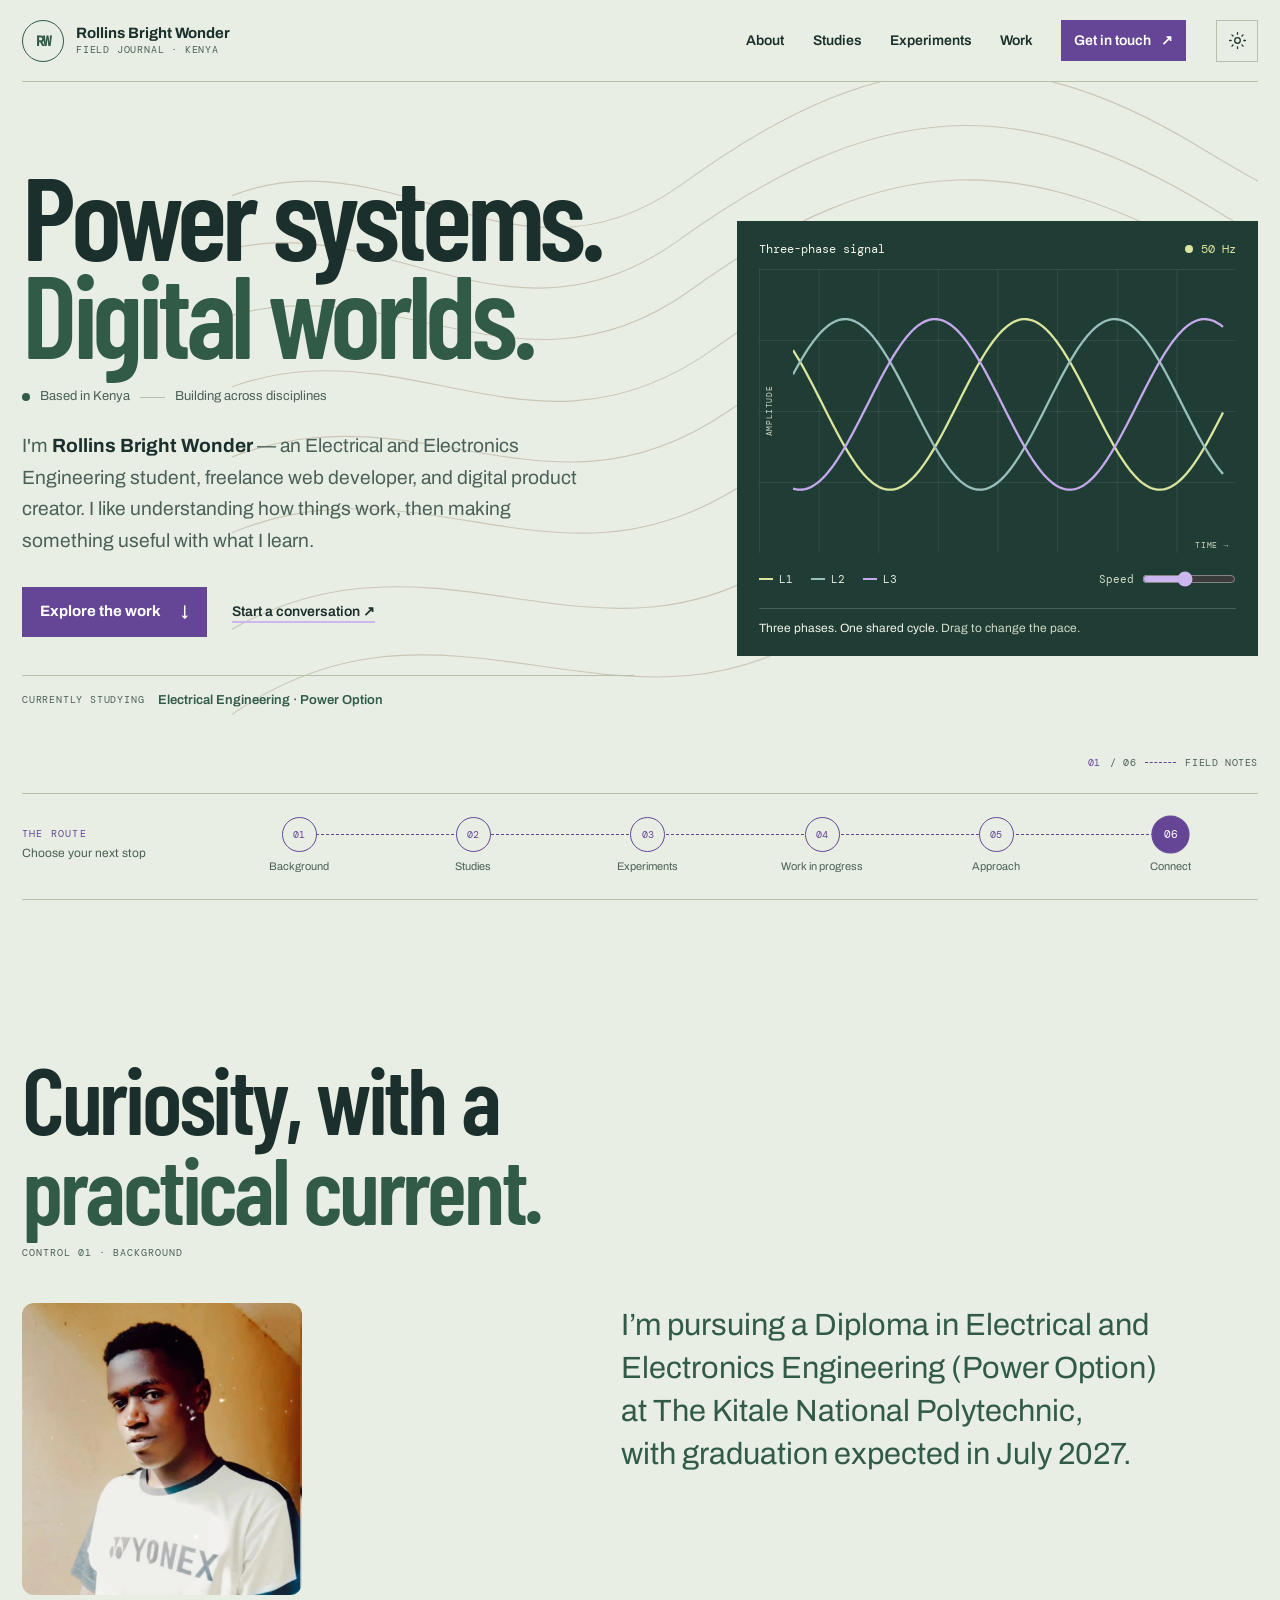
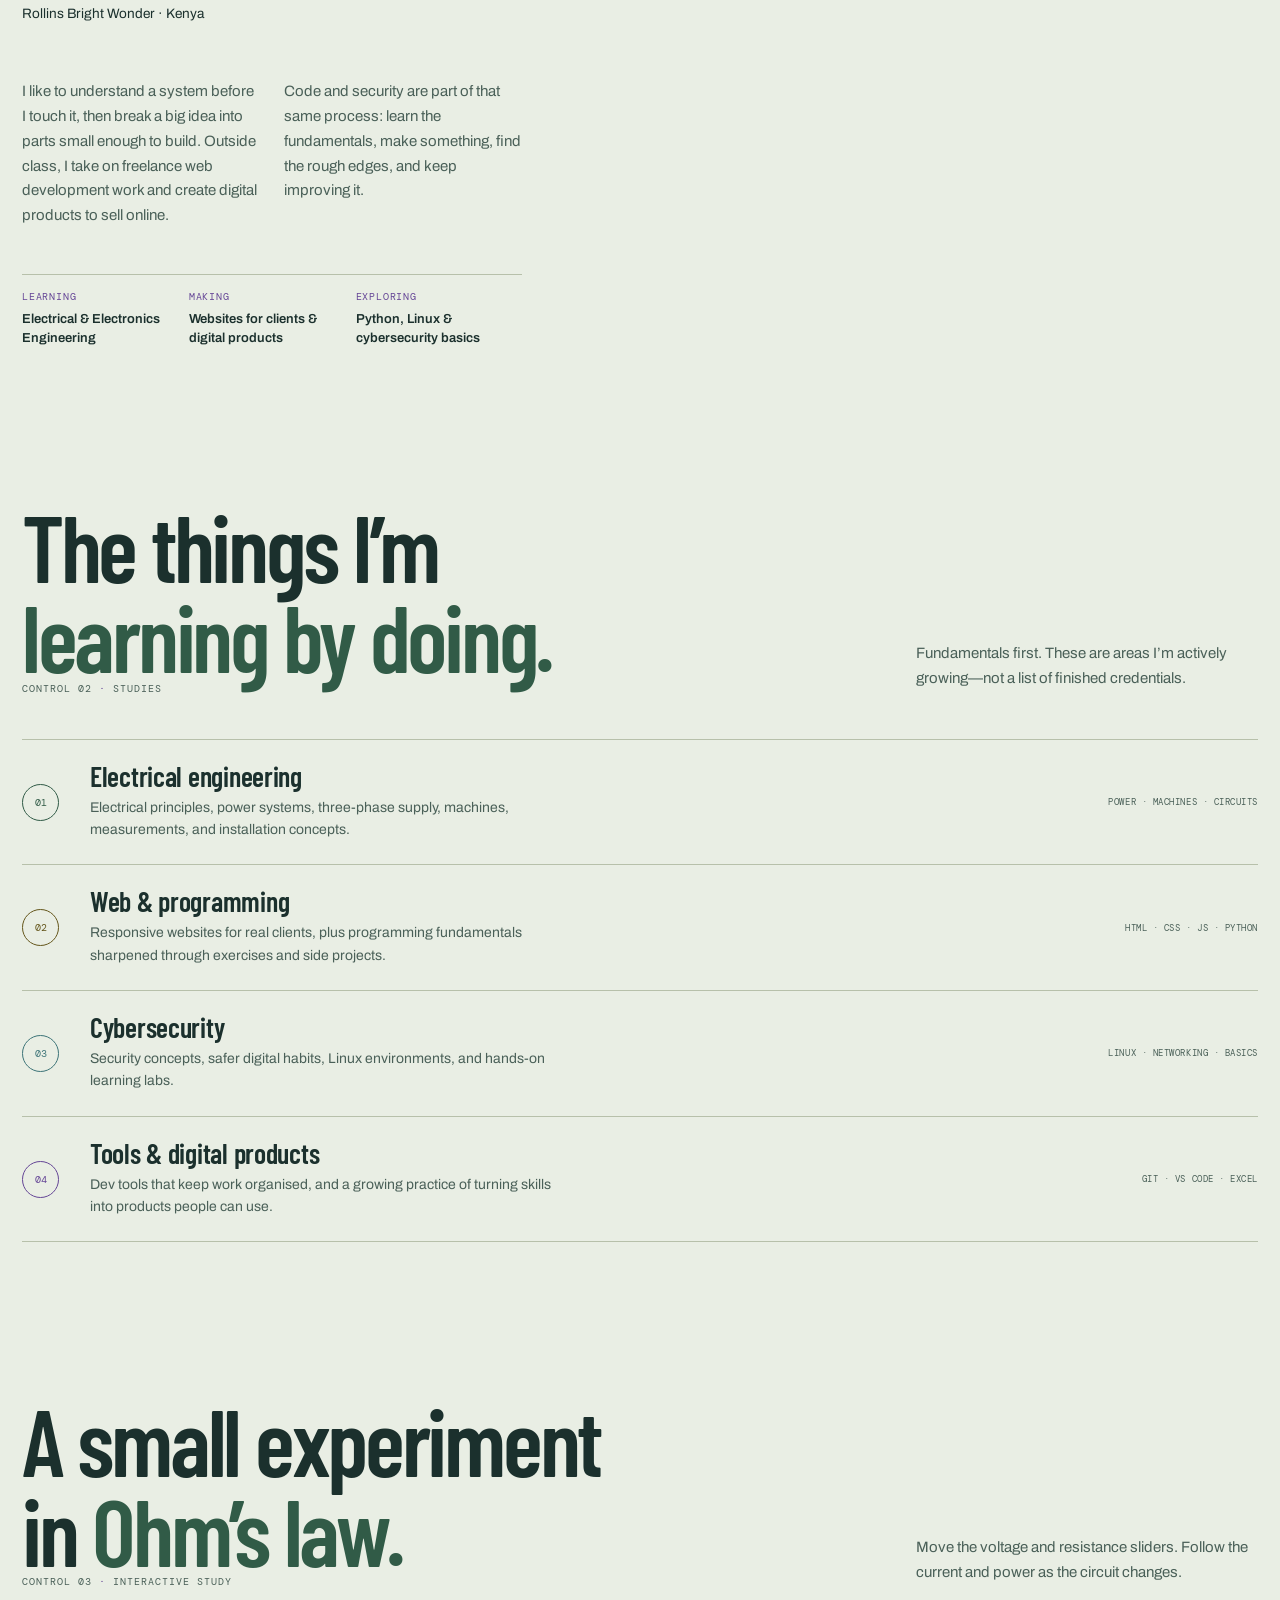
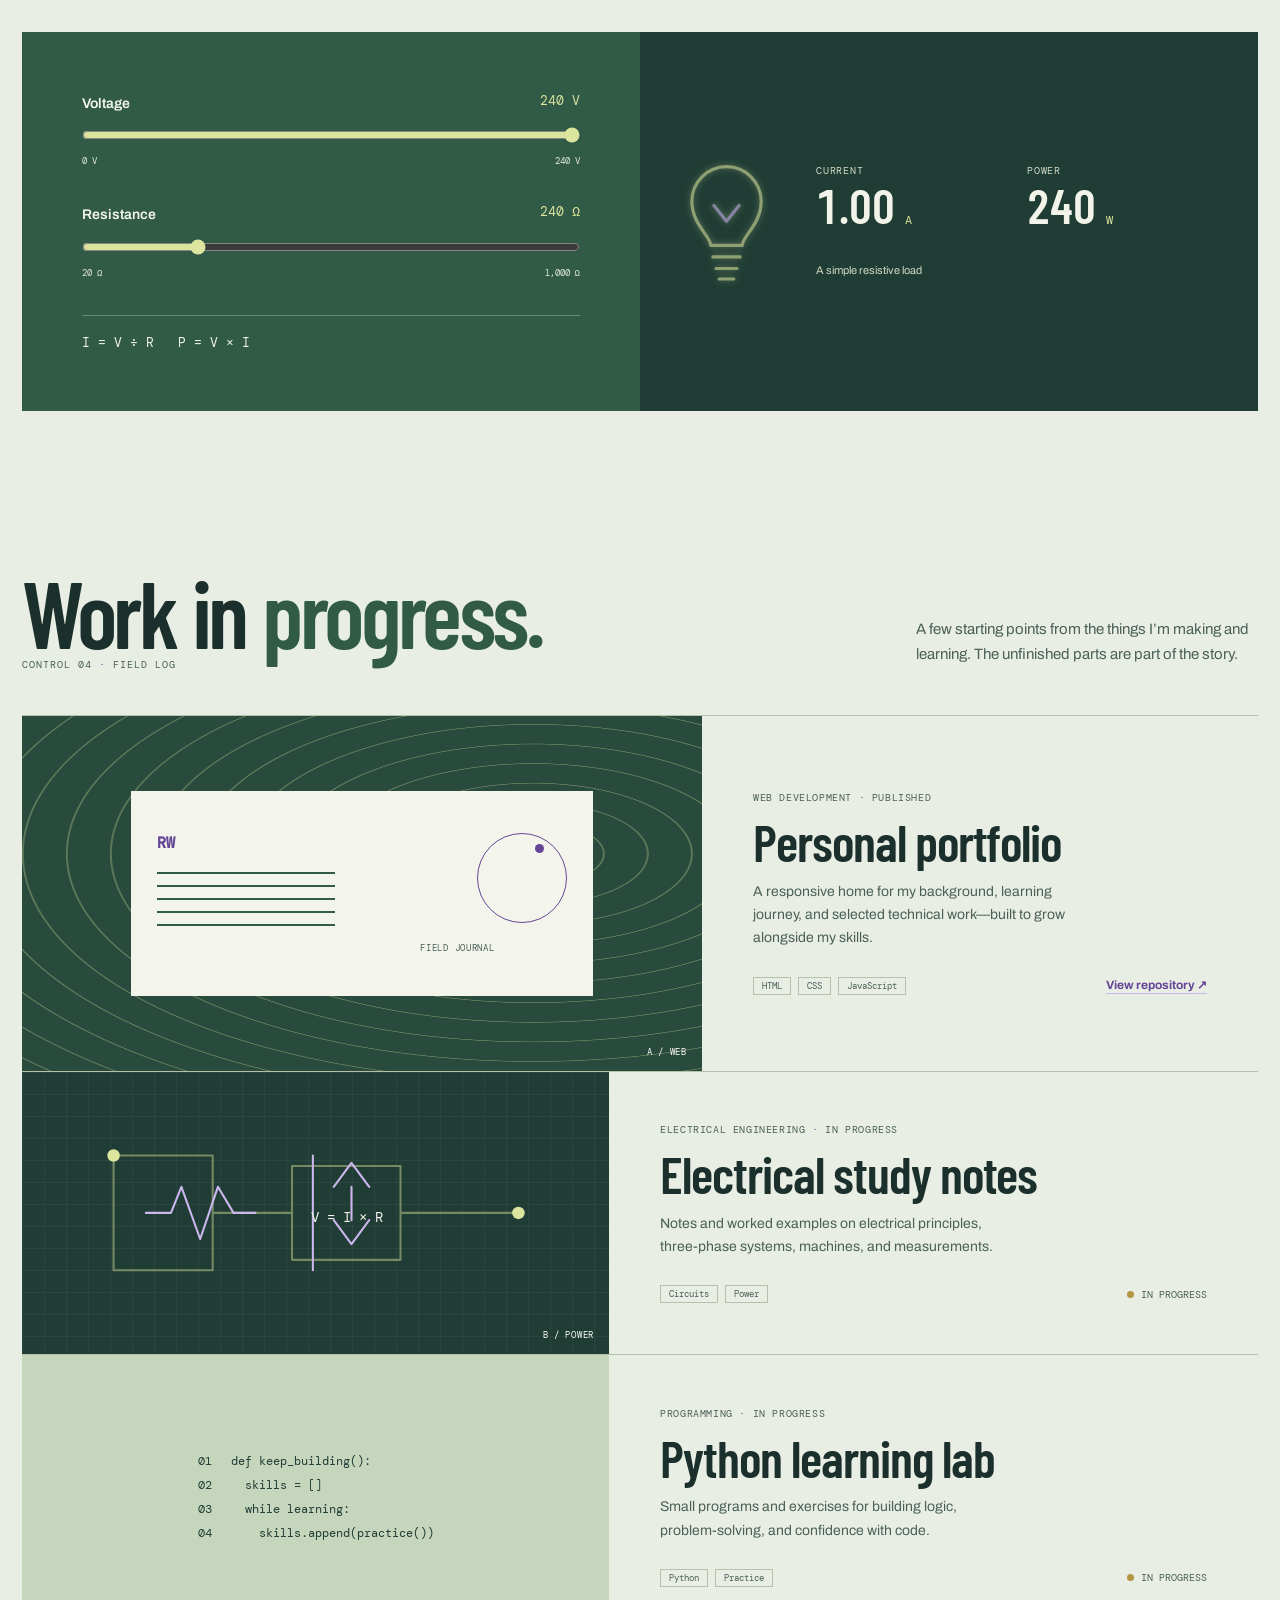
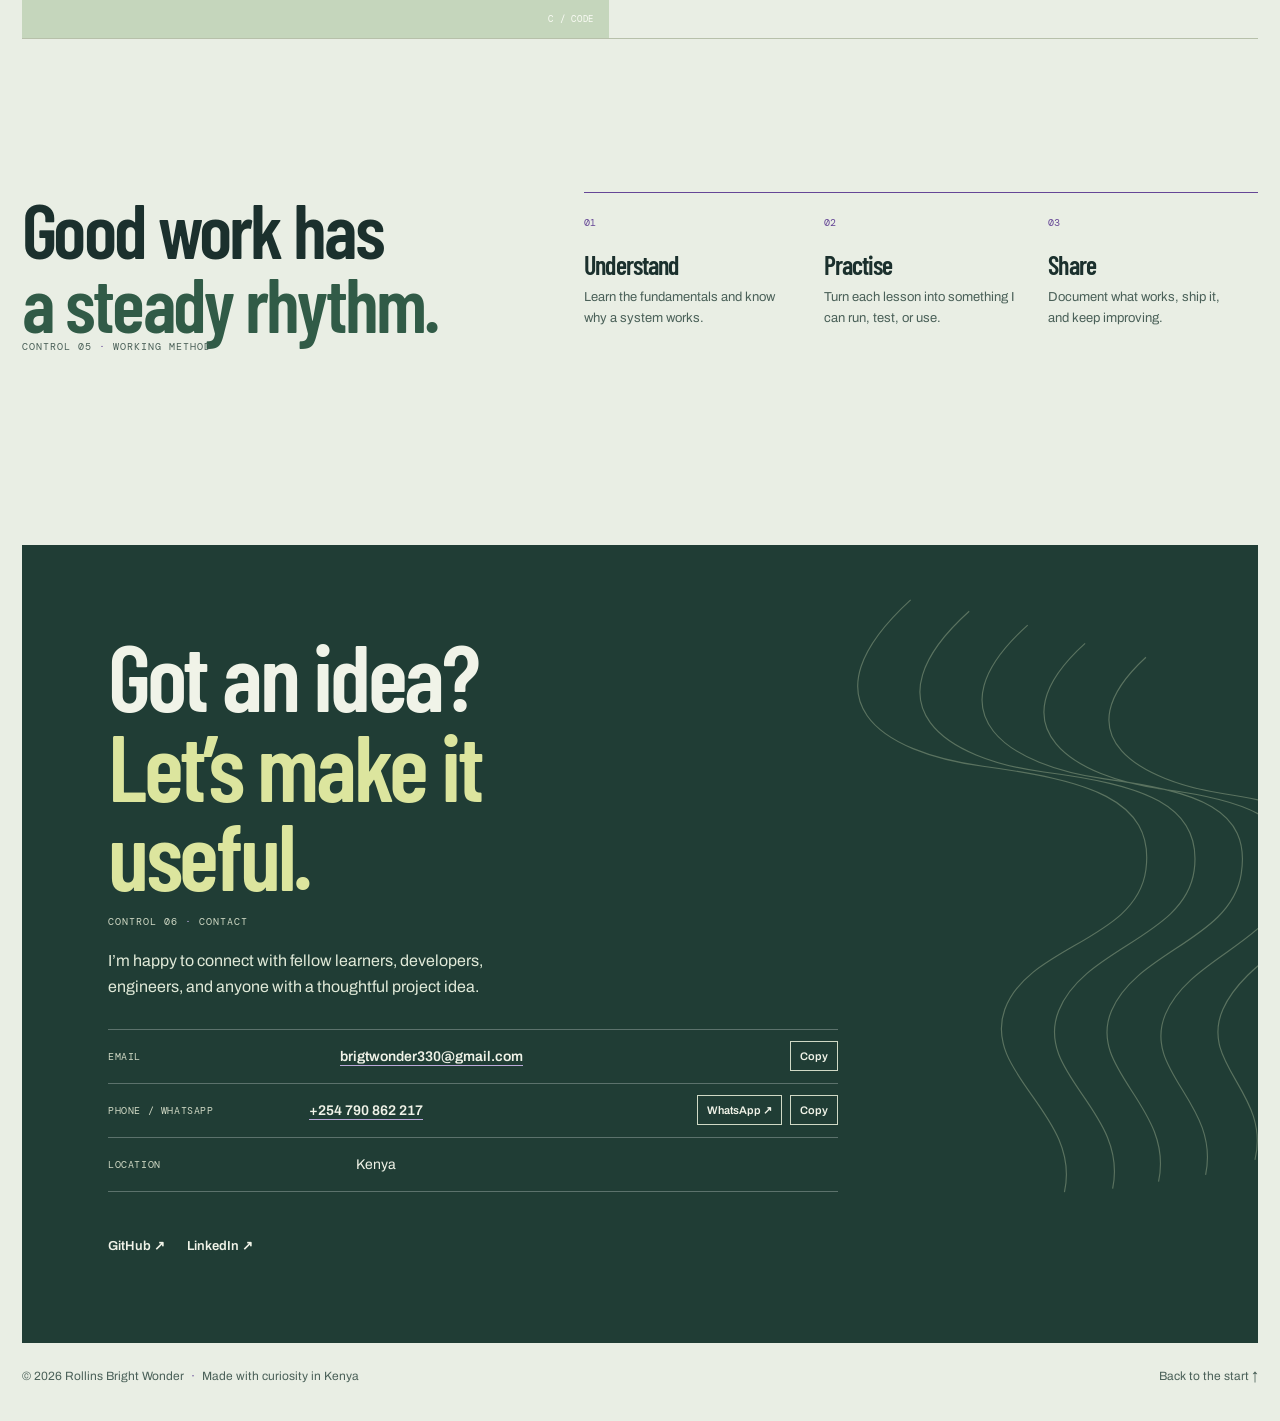
==== commit 527d6d2a: "Improve personal search metadata, add portrait and Google verification" ====
--- a/index.html
+++ b/index.html
@@ -8,12 +8,31 @@
   <meta property="og:title" content="Rollins Bright Wonder — Engineering &amp; Web">
   <meta property="og:description" content="A field journal of power engineering, web development, and things in progress.">
   <meta property="og:type" content="website">
-  <title>Rollins Bright Wonder — Engineering &amp; Web</title>
+  <title>Rollins Bright Wonder | Engineering Student &amp; Web Developer</title>
+  <link rel="canonical" href="https://rollinswonderbrightke.netlify.app/">
+  <meta name="robots" content="index, follow, max-image-preview:large">
+  <meta name="author" content="Rollins Bright Wonder">
+  <meta property="og:url" content="https://rollinswonderbrightke.netlify.app/">
+  <meta property="og:site_name" content="Rollins Bright Wonder">
+  <meta property="og:image" content="https://rollinswonderbrightke.netlify.app/images/rollins-bright-wonder.jpg">
+  <meta property="og:image:alt" content="Portrait of Rollins Bright Wonder">
+  <meta name="twitter:card" content="summary_large_image">
+  <meta name="twitter:title" content="Rollins Bright Wonder | Engineering &amp; Web Development">
+  <meta name="twitter:description" content="Electrical and Electronics Engineering student, freelance web developer, and digital product creator in Kenya.">
+  <meta name="twitter:image" content="https://rollinswonderbrightke.netlify.app/images/rollins-bright-wonder.jpg">
+  <meta name="twitter:image:alt" content="Portrait of Rollins Bright Wonder">
+  <script type="application/ld+json">{"@context":"https://schema.org","@graph":[{"@type":"Person","@id":"https://rollinswonderbrightke.netlify.app/#person","name":"Rollins Bright Wonder","url":"https://rollinswonderbrightke.netlify.app/","image":{"@id":"https://rollinswonderbrightke.netlify.app/#portrait"},"description":"Electrical and Electronics Engineering student, freelance web developer, and digital product creator based in Kenya.","homeLocation":{"@type":"Country","name":"Kenya"},"sameAs":["https://github.com/CsHift1","https://linkedin.com/in/wonder-bright-20b4b1373/"]},{"@type":"ImageObject","@id":"https://rollinswonderbrightke.netlify.app/#portrait","contentUrl":"https://rollinswonderbrightke.netlify.app/images/rollins-bright-wonder.jpg","url":"https://rollinswonderbrightke.netlify.app/images/rollins-bright-wonder.jpg","caption":"Rollins Bright Wonder","representativeOfPage":true},{"@type":"ProfilePage","@id":"https://rollinswonderbrightke.netlify.app/#profile","url":"https://rollinswonderbrightke.netlify.app/","name":"Rollins Bright Wonder | Engineering Student & Web Developer in Kenya","mainEntity":{"@id":"https://rollinswonderbrightke.netlify.app/#person"},"primaryImageOfPage":{"@id":"https://rollinswonderbrightke.netlify.app/#portrait"},"inLanguage":"en"}]}</script>
+  <style>
+    .profile-portrait { margin: 0 0 1.75rem; max-width: 280px; }
+    .profile-portrait img { display: block; width: 100%; height: auto; aspect-ratio: 845 / 880; object-fit: cover; border-radius: 12px; }
+    .profile-portrait figcaption { margin-top: .5rem; font-size: .85rem; }
+  </style>
   <link rel="icon" href="favicon.svg" type="image/svg+xml">
   <link rel="preconnect" href="https://fonts.googleapis.com">
   <link rel="preconnect" href="https://fonts.gstatic.com" crossorigin>
   <link href="https://fonts.googleapis.com/css2?family=Archivo:wght@400;500;600;700;800&family=Barlow+Condensed:wght@500;600;700&family=DM+Mono:wght@400;500&display=swap" rel="stylesheet">
   <link rel="stylesheet" href="style.css">
+  <meta name="google-site-verification" content="UO7zZEEc0KGa2SGev6bZ95qhwspl05GYWgHusvCwsEw">
 </head>
 <body>
   <!--
@@ -105,6 +124,10 @@
           <p class="section-coordinate">CONTROL 01 <span>·</span> BACKGROUND</p>
         </div>
         <div class="about-content">
+          <figure class="profile-portrait">
+            <img src="images/rollins-bright-wonder.jpg" alt="Rollins Bright Wonder, electrical engineering student and web developer in Kenya" width="845" height="880" loading="lazy" decoding="async">
+            <figcaption>Rollins Bright Wonder · Kenya</figcaption>
+          </figure>
           <p class="about-lead">I’m pursuing a Diploma in Electrical and Electronics Engineering (Power Option) at The Kitale National Polytechnic, with graduation expected in July 2027.</p>
           <div class="about-details">
             <p>I like to understand a system before I touch it, then break a big idea into parts small enough to build. Outside class, I take on freelance web development work and create digital products to sell online.</p>
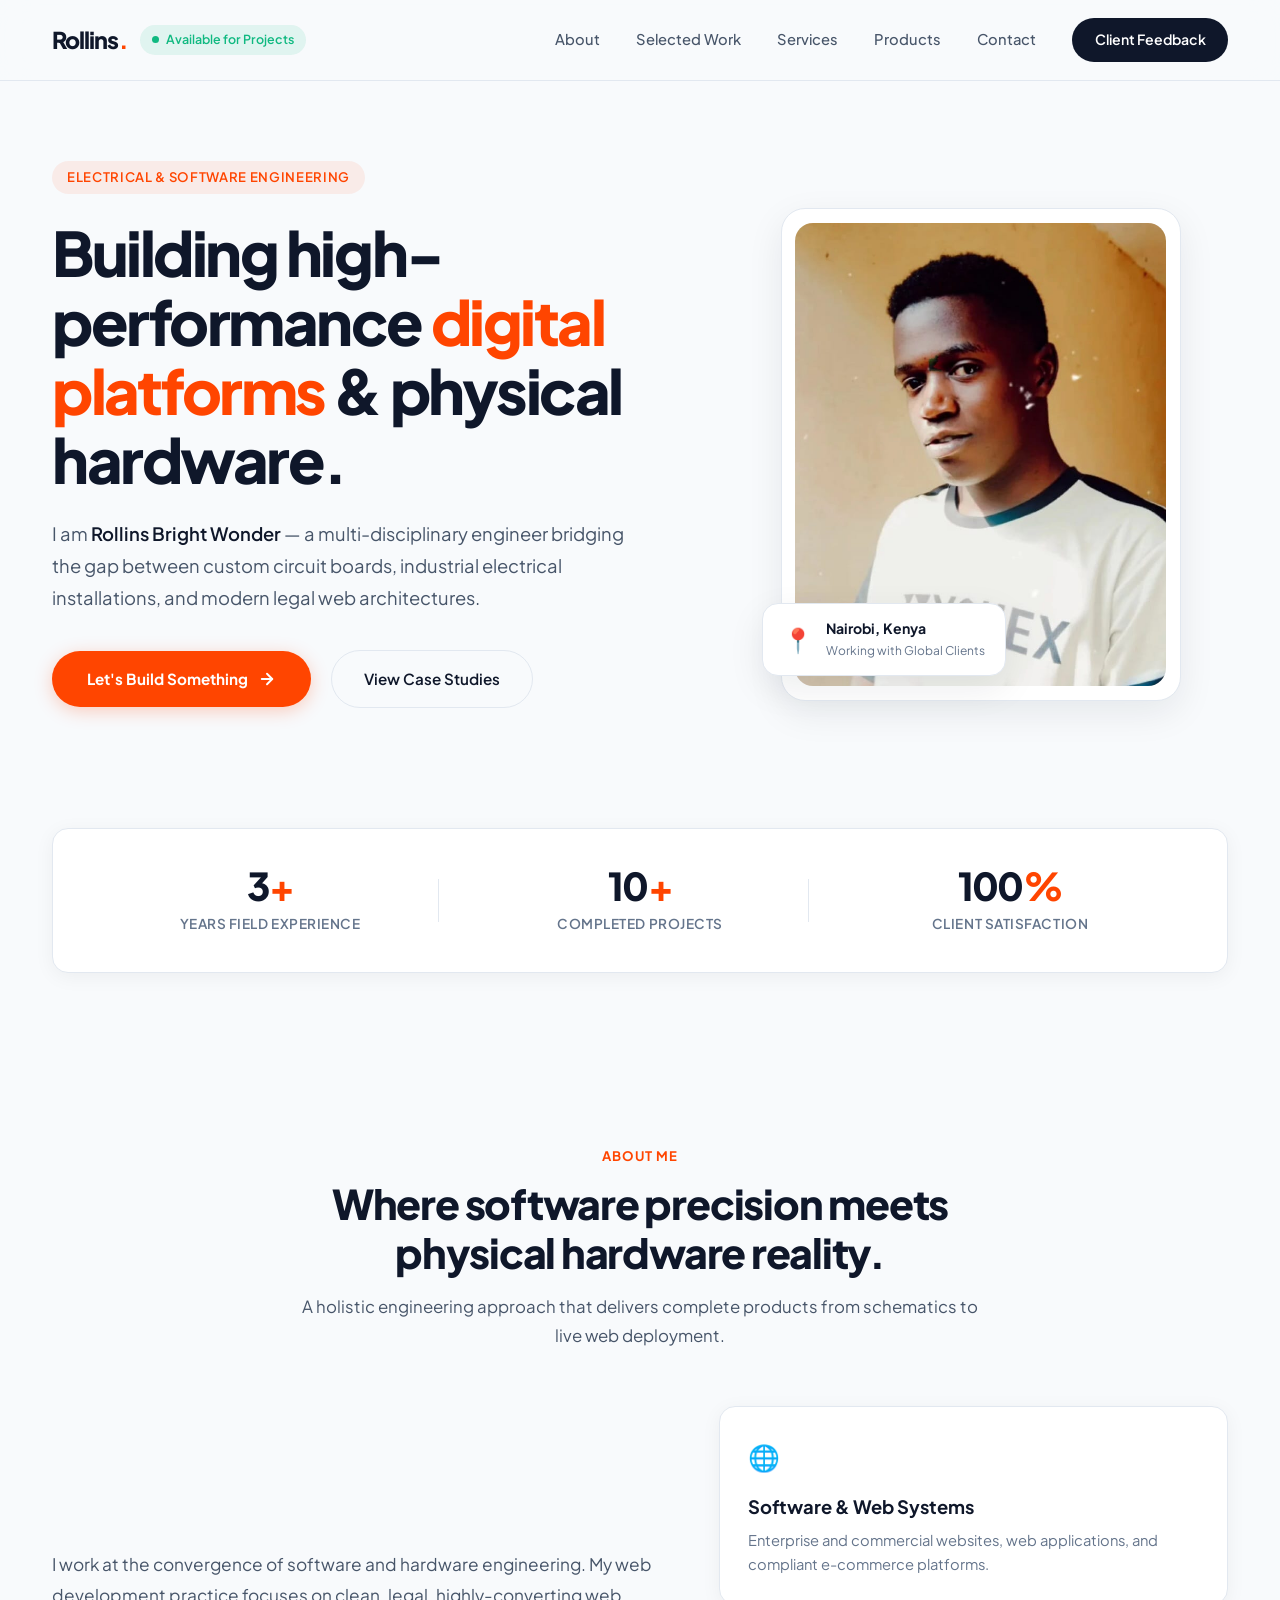
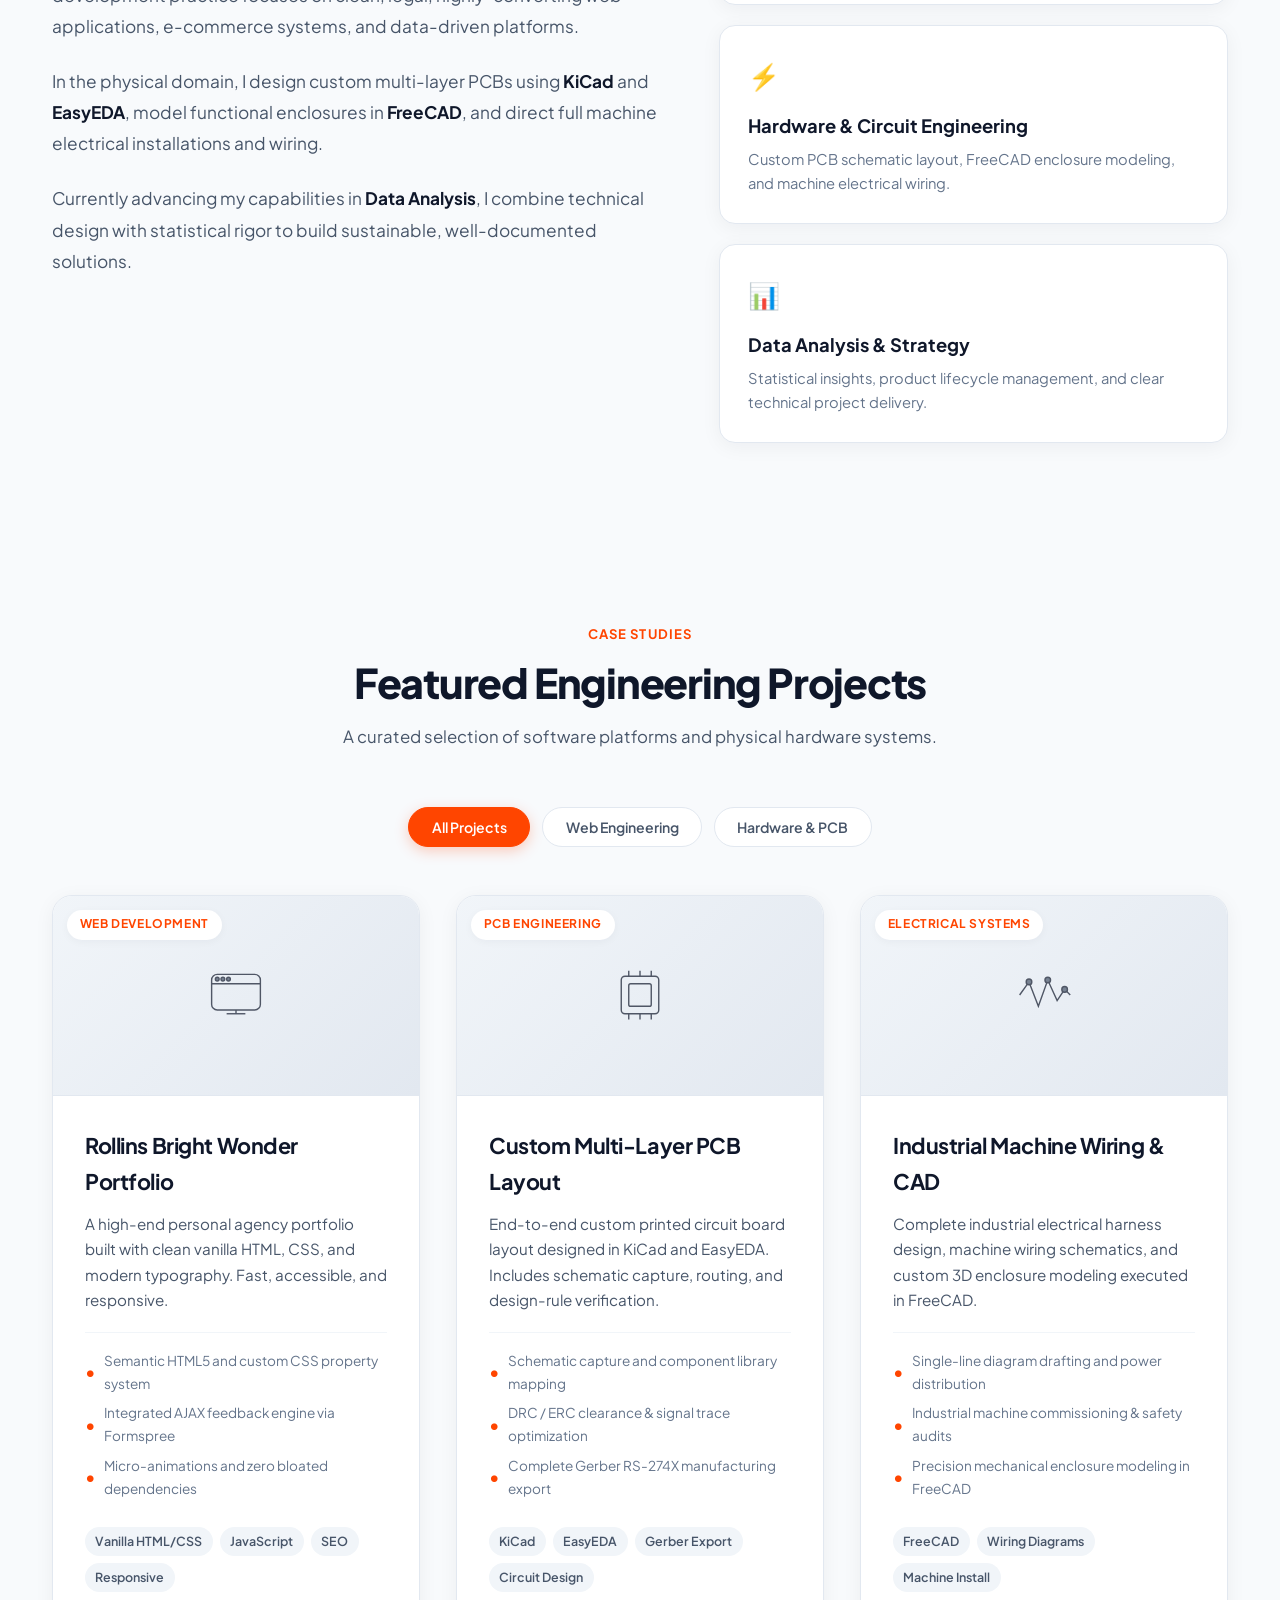
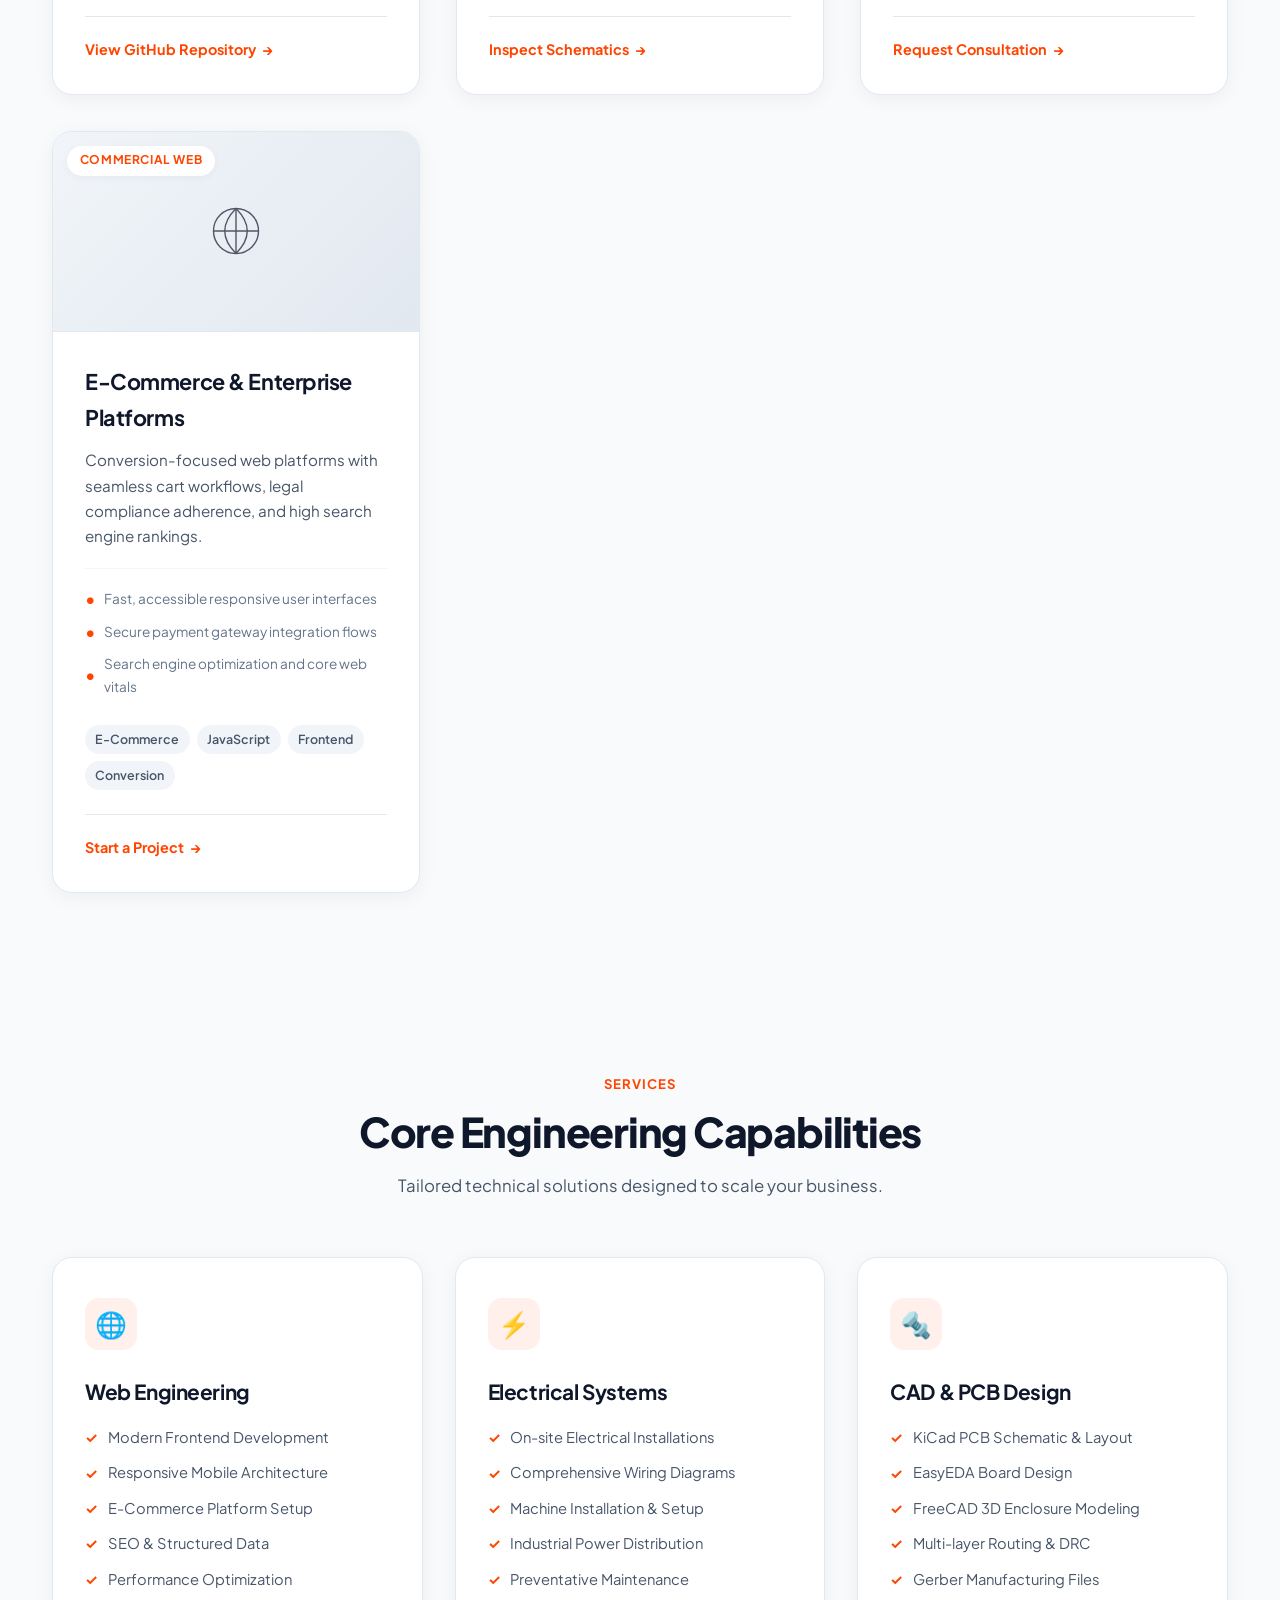
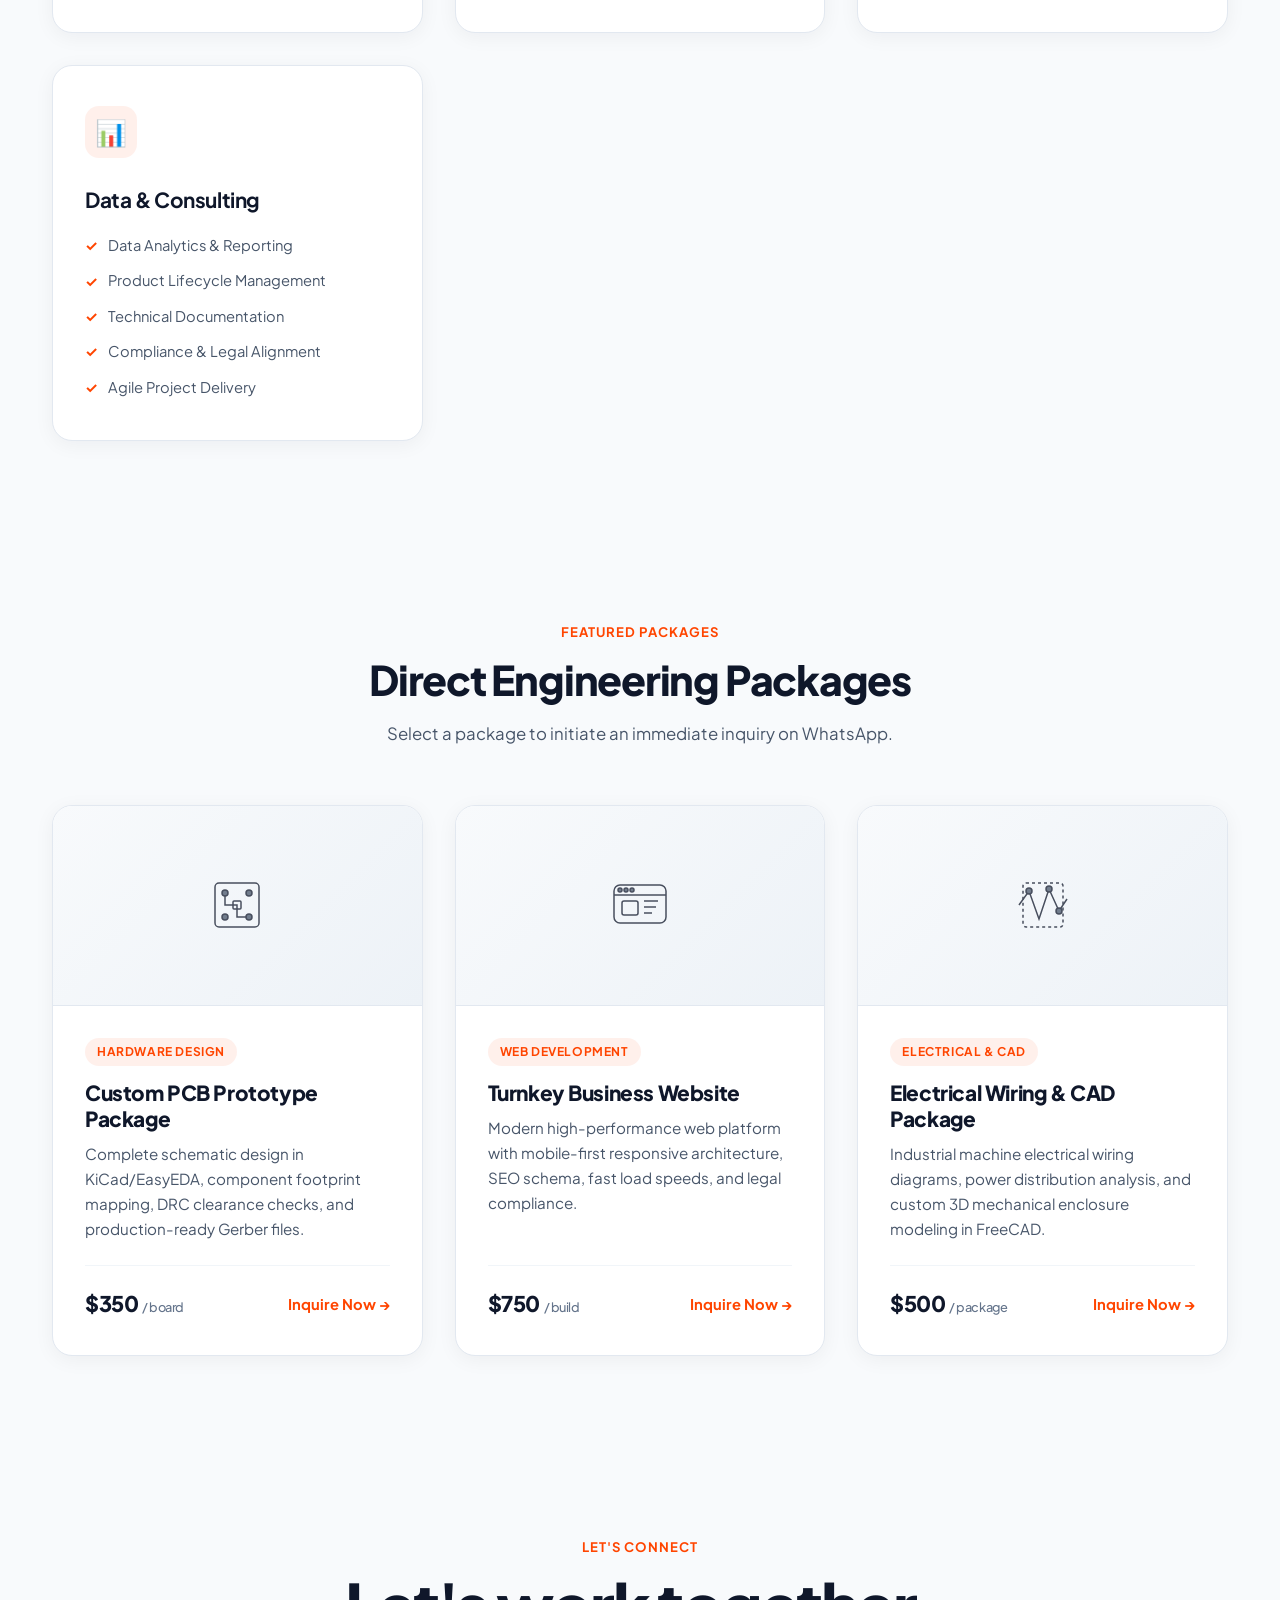
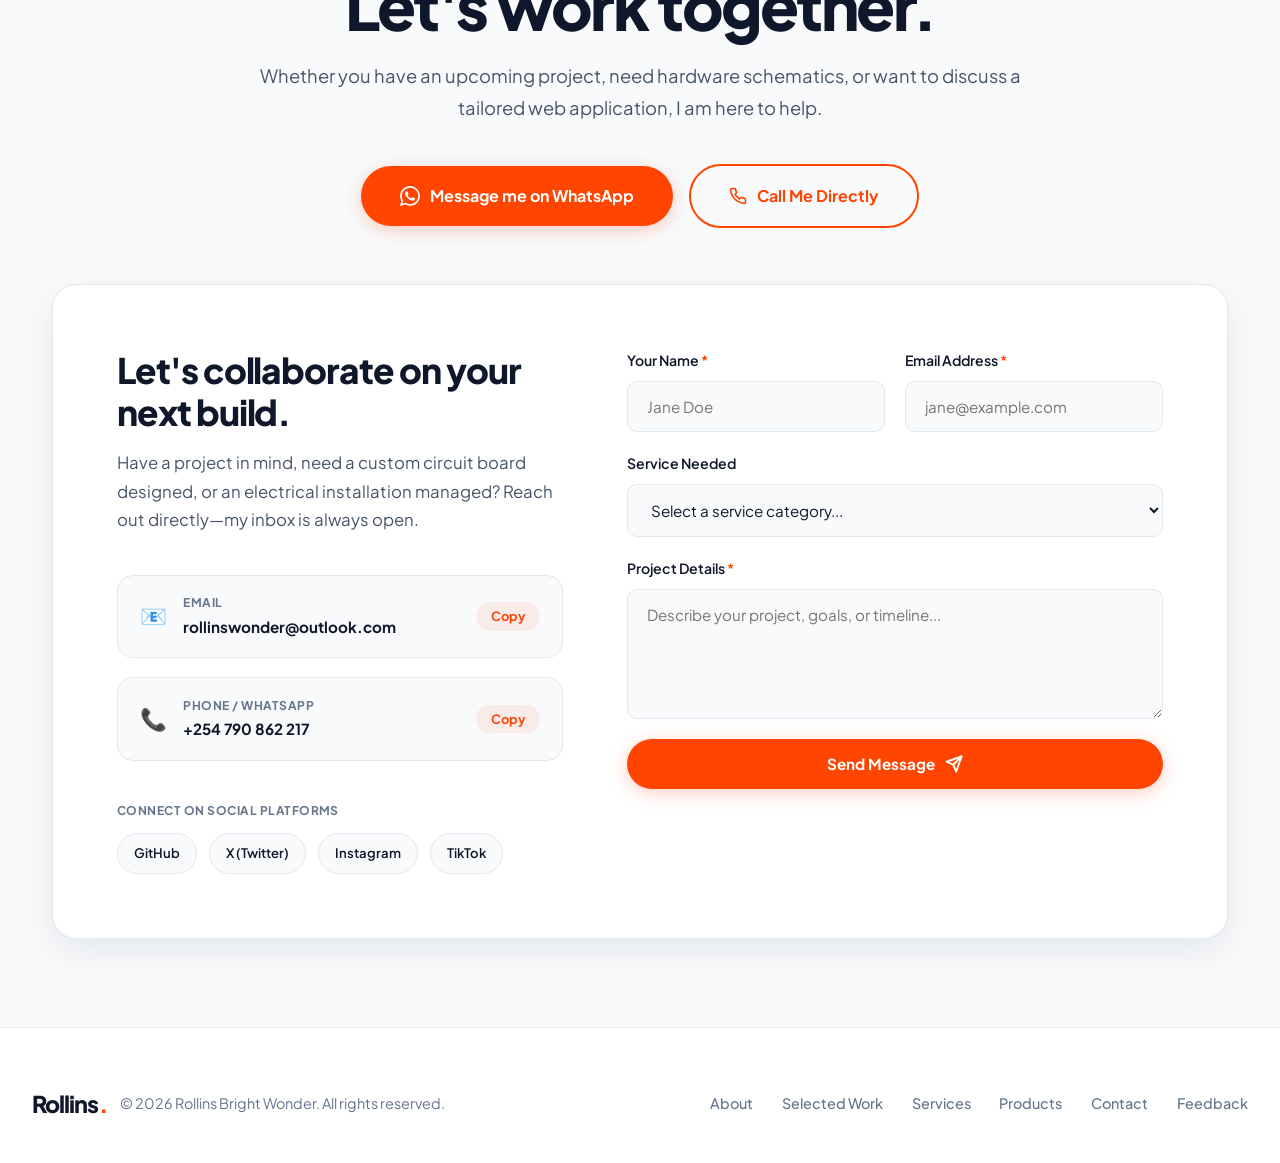
==== commit 61151243: "Replace portfolio with supplied MY-Portfolio files Co-authored-by: Copilot App <223556219+Copilot@us" ====
--- a/index.html
+++ b/index.html
@@ -1,314 +1,664 @@
-<!doctype html>
+<!DOCTYPE html>
 <html lang="en">
 <head>
-  <meta charset="utf-8">
-  <meta name="viewport" content="width=device-width, initial-scale=1, viewport-fit=cover">
-  <meta name="theme-color" content="#e9eee4">
-  <meta name="description" content="Rollins Bright Wonder is an Electrical and Electronics Engineering student, freelance web developer, and digital product creator in Kenya.">
-  <meta property="og:title" content="Rollins Bright Wonder — Engineering &amp; Web">
-  <meta property="og:description" content="A field journal of power engineering, web development, and things in progress.">
-  <meta property="og:type" content="website">
-  <title>Rollins Bright Wonder | Engineering Student &amp; Web Developer</title>
-  <link rel="canonical" href="https://rollinswonderbrightke.netlify.app/">
-  <meta name="robots" content="index, follow, max-image-preview:large">
-  <meta name="author" content="Rollins Bright Wonder">
-  <meta property="og:url" content="https://rollinswonderbrightke.netlify.app/">
-  <meta property="og:site_name" content="Rollins Bright Wonder">
-  <meta property="og:image" content="https://rollinswonderbrightke.netlify.app/images/rollins-bright-wonder.jpg">
-  <meta property="og:image:alt" content="Portrait of Rollins Bright Wonder">
-  <meta name="twitter:card" content="summary_large_image">
-  <meta name="twitter:title" content="Rollins Bright Wonder | Engineering &amp; Web Development">
-  <meta name="twitter:description" content="Electrical and Electronics Engineering student, freelance web developer, and digital product creator in Kenya.">
-  <meta name="twitter:image" content="https://rollinswonderbrightke.netlify.app/images/rollins-bright-wonder.jpg">
-  <meta name="twitter:image:alt" content="Portrait of Rollins Bright Wonder">
-  <script type="application/ld+json">{"@context":"https://schema.org","@graph":[{"@type":"Person","@id":"https://rollinswonderbrightke.netlify.app/#person","name":"Rollins Bright Wonder","url":"https://rollinswonderbrightke.netlify.app/","image":{"@id":"https://rollinswonderbrightke.netlify.app/#portrait"},"description":"Electrical and Electronics Engineering student, freelance web developer, and digital product creator based in Kenya.","homeLocation":{"@type":"Country","name":"Kenya"},"sameAs":["https://github.com/CsHift1","https://linkedin.com/in/wonder-bright-20b4b1373/"]},{"@type":"ImageObject","@id":"https://rollinswonderbrightke.netlify.app/#portrait","contentUrl":"https://rollinswonderbrightke.netlify.app/images/rollins-bright-wonder.jpg","url":"https://rollinswonderbrightke.netlify.app/images/rollins-bright-wonder.jpg","caption":"Rollins Bright Wonder","representativeOfPage":true},{"@type":"ProfilePage","@id":"https://rollinswonderbrightke.netlify.app/#profile","url":"https://rollinswonderbrightke.netlify.app/","name":"Rollins Bright Wonder | Engineering Student & Web Developer in Kenya","mainEntity":{"@id":"https://rollinswonderbrightke.netlify.app/#person"},"primaryImageOfPage":{"@id":"https://rollinswonderbrightke.netlify.app/#portrait"},"inLanguage":"en"}]}</script>
-  <style>
-    .profile-portrait { margin: 0 0 1.75rem; max-width: 280px; }
-    .profile-portrait img { display: block; width: 100%; height: auto; aspect-ratio: 845 / 880; object-fit: cover; border-radius: 12px; }
-    .profile-portrait figcaption { margin-top: .5rem; font-size: .85rem; }
-  </style>
-  <link rel="icon" href="favicon.svg" type="image/svg+xml">
-  <link rel="preconnect" href="https://fonts.googleapis.com">
-  <link rel="preconnect" href="https://fonts.gstatic.com" crossorigin>
-  <link href="https://fonts.googleapis.com/css2?family=Archivo:wght@400;500;600;700;800&family=Barlow+Condensed:wght@500;600;700&family=DM+Mono:wght@400;500&display=swap" rel="stylesheet">
-  <link rel="stylesheet" href="style.css">
-  <meta name="google-site-verification" content="UO7zZEEc0KGa2SGev6bZ95qhwspl05GYWgHusvCwsEw">
+    <meta charset="UTF-8" />
+    <meta name="viewport" content="width=device-width, initial-scale=1.0" />
+
+    <!-- Technical SEO Metadata -->
+    <title>Rollins Bright Wonder — Electrical &amp; Software Engineer</title>
+    <meta name="description" content="Portfolio of Rollins Bright Wonder. Multi-disciplinary Electrical and Software Engineer delivering custom PCB designs, electrical machine installations, and high-performance legal web applications." />
+    <meta name="keywords" content="Rollins Bright Wonder, Electrical Engineer, Software Engineer, PCB Designer, KiCad, EasyEDA, FreeCAD, Machine Installation, Web Development, Data Analysis Kenya" />
+    <meta name="author" content="Rollins Bright Wonder" />
+    <meta name="robots" content="index, follow" />
+    <meta name="theme-color" content="#f8fafc" />
+
+    <!-- Open Graph Metadata -->
+    <meta property="og:type" content="profile" />
+    <meta property="og:title" content="Rollins Bright Wonder — Engineer &amp; Consultant" />
+    <meta property="og:description" content="Delivering high-performance digital products, custom PCB engineering, and electrical installations." />
+    <meta property="og:image" content="profile.jpg" />
+    <meta property="og:url" content="https://www.yourdomain.com/" />
+
+    <!-- Favicon & Touch Icon -->
+    <link rel="icon" type="image/svg+xml" href="favicon.svg" />
+    <link rel="apple-touch-icon" href="profile.jpg" />
+
+    <!-- Google Fonts: Plus Jakarta Sans & Inter -->
+    <link rel="preconnect" href="https://fonts.googleapis.com">
+    <link rel="preconnect" href="https://fonts.gstatic.com" crossorigin>
+    <link href="https://fonts.googleapis.com/css2?family=Plus+Jakarta+Sans:wght@400;500;600;700;800&family=Inter:wght@400;500;600&display=swap" rel="stylesheet">
+
+    <!-- Primary Stylesheet -->
+    <link rel="stylesheet" href="styles.css" />
+
+    <!-- JSON-LD Structured Data Schema -->
+    <script type="application/ld+json">
+    {
+      "@context": "https://schema.org",
+      "@type": "Person",
+      "name": "Rollins Bright Wonder",
+      "jobTitle": "Electrical & Software Engineer",
+      "image": "profile.jpg",
+      "description": "Multi-disciplinary engineer specializing in website development, electrical installations, PCB design (KiCad/EasyEDA), FreeCAD 3D CAD, and data analysis.",
+      "url": "https://www.yourdomain.com/",
+      "email": "rollinswonder@outlook.com",
+      "telephone": "+254790862217",
+      "sameAs": [
+        "https://github.com/CsHift1",
+        "https://x.com/RollinsBright",
+        "https://www.instagram.com/r0ll1nsw0nder",
+        "http://tiktok.com/@cshift4me"
+      ]
+    }
+    </script>
 </head>
 <body>
-  <!--
-    THESIS: An engineer's working field journal, not a row of polished claims.
-    OWN-WORLD: Orienteering-map terrain, forest and marsh inks, brown contours, and a purple course laid over a pale survey ground.
-    STORY: Follow the route from power-engineering studies through web work, experiments, current projects, and contact.
-    FIRST VIEWPORT: A compact route header leads into an oversized, left-aligned headline; the adjustable three-phase signal occupies the right half.
-    FORM: Experience, map-and-legend composition, seed 5221bc55 / assigned candidate 5; route links pair each mapped stop with a real page section.
-  -->
-  <a class="skip-link" href="#main">Skip to content</a>
-  <div class="page">
-    <header class="site-header">
-      <a class="brand" href="#home" aria-label="Rollins Bright Wonder, home">
-        <span class="brand-mark" aria-hidden="true">RW</span>
-        <span class="brand-name">Rollins Bright Wonder<span>FIELD JOURNAL · KENYA</span></span>
-      </a>
-      <button class="menu-toggle" id="menu" type="button" aria-expanded="false" aria-controls="nav">
-        <span class="menu-icon" aria-hidden="true"></span>
-        <span class="menu-label">Menu</span>
-      </button>
-      <nav class="nav" id="nav" aria-label="Main navigation">
-        <a href="#about">About</a>
-        <a href="#skills">Studies</a>
-        <a href="#play">Experiments</a>
-        <a href="#work">Work</a>
-        <a class="nav-contact" href="#contact">Get in touch <span aria-hidden="true">↗</span></a>
-      </nav>
-      <button class="theme-toggle" id="theme" type="button" aria-label="Switch to dark theme" aria-pressed="false">
-        <svg class="theme-sun" viewBox="0 0 24 24" aria-hidden="true"><circle cx="12" cy="12" r="3.5"/><path d="M12 2v2m0 16v2M4.93 4.93l1.42 1.42m11.3 11.3 1.42 1.42M2 12h2m16 0h2M4.93 19.07l1.42-1.42m11.3-11.3 1.42-1.42"/></svg>
-      </button>
+
+    <!-- 01. CLEAN & MINIMAL NAVIGATION -->
+    <header class="nav-wrapper" id="main-nav">
+        <div class="nav-container">
+            <div class="brand">
+                <a href="#hero" class="brand-logo">Rollins<span>.</span></a>
+                <div class="status-indicator">
+                    <span class="status-dot"></span>
+                    Available for Projects
+                </div>
+            </div>
+
+            <nav class="nav-menu" id="nav-links">
+                <a href="#about" class="nav-link">About</a>
+                <a href="#projects" class="nav-link">Selected Work</a>
+                <a href="#services" class="nav-link">Services</a>
+                <a href="#products" class="nav-link">Products</a>
+                <a href="#contact" class="nav-link">Contact</a>
+                <a href="feedback.html" class="nav-cta-btn">Client Feedback</a>
+            </nav>
+
+            <button class="mobile-toggle" id="hamburger" aria-label="Toggle navigation">
+                <span></span>
+                <span></span>
+                <span></span>
+            </button>
+        </div>
     </header>
 
-    <main id="main">
-      <section class="hero" id="home" aria-labelledby="hero-title">
-        <svg class="hero-contours" viewBox="0 0 1000 680" preserveAspectRatio="xMidYMid slice" aria-hidden="true">
-          <path d="M-50 150C120 28 240 232 405 112s292-138 465-33 213 98 210 26M-80 207c181-126 304 83 481-44s303-138 482-28 209 98 206 15M-90 273c201-139 326 62 503-66s300-128 481-20 202 103 220 9M-80 337c207-149 328 57 515-78s312-115 494-4 192 111 226 19M-85 404c220-159 344 40 530-87s315-105 501 8 189 104 221 24M-80 472c219-165 352 40 547-95s315-96 495 20 195 103 229 31M-50 546c215-171 368 36 559-105s326-87 501 31 200 101 238 41M-30 612c212-181 380 36 578-112s325-79 501 44 202 97 237 50"/>
-          <path d="M620 230c65-49 155-43 203-4s44 97-12 126-145 24-191-10-49-75 0-112ZM637 244c53-39 127-34 165-2s35 77-10 101-116 20-152-8-39-59-3-91ZM654 259c40-29 98-25 127-1s27 57-8 76-89 16-117-6-29-44-2-69Z"/>
-        </svg>
-        <div class="hero-copy">
-          <h1 id="hero-title">Power systems.<br><span>Digital worlds.</span></h1>
-          <p class="location-line"><span class="location-dot"></span> Based in Kenya <span class="line-divider"></span> Building across disciplines</p>
-          <p class="hero-intro">I'm <strong>Rollins Bright Wonder</strong> — an Electrical and Electronics Engineering student, freelance web developer, and digital product creator. I like understanding how things work, then making something useful with what I learn.</p>
-          <div class="hero-actions">
-            <a class="button button-primary" href="#work">Explore the work <span aria-hidden="true">↓</span></a>
-            <a class="text-link" href="#contact">Start a conversation <span aria-hidden="true">↗</span></a>
-          </div>
-          <p class="hero-note"><span>Currently studying</span> Electrical Engineering · Power Option</p>
+    <!-- 02. HERO SECTION (THE "MIZKO" HERO) -->
+    <main>
+        <section class="hero-section" id="hero">
+            <div class="hero-grid">
+                <!-- Left: Headline & Actions -->
+                <div class="hero-copy">
+                    <div class="hero-tag">
+                        Electrical &amp; Software Engineering
+                    </div>
+
+                    <h1 class="hero-heading">
+                        Building high-performance <span class="accent">digital platforms</span> &amp; physical hardware.
+                    </h1>
+
+                    <p class="hero-lead">
+                        I am <strong>Rollins Bright Wonder</strong> — a multi-disciplinary engineer bridging the gap between
+                        custom circuit boards, industrial electrical installations, and modern legal web architectures.
+                    </p>
+
+                    <div class="hero-actions">
+                        <a href="#contact" class="btn-primary">
+                            <span>Let's Build Something</span>
+                            <svg width="18" height="18" viewBox="0 0 24 24" fill="none" stroke="currentColor" stroke-width="2.5" stroke-linecap="round" stroke-linejoin="round"><line x1="5" y1="12" x2="19" y2="12"></line><polyline points="12 5 19 12 12 19"></polyline></svg>
+                        </a>
+                        <a href="#projects" class="btn-secondary">
+                            View Case Studies
+                        </a>
+                    </div>
+                </div>
+
+                <!-- Right: High-Quality Portrait -->
+                <div class="hero-visual">
+                    <div class="hero-image-card">
+                        <img src="profile.jpg" alt="Rollins Bright Wonder" class="hero-img" />
+                        <div class="hero-badge-floating">
+                            <span class="hero-badge-icon">📍</span>
+                            <div class="hero-badge-content">
+                                <h5>Nairobi, Kenya</h5>
+                                <p>Working with Global Clients</p>
+                            </div>
+                        </div>
+                    </div>
+                </div>
+            </div>
+        </section>
+
+        <!-- 03. THE "MIZKO" STATS BAR (FLOATING WHITE BOX WITH SOFT SHADOW) -->
+        <section class="stats-bar-wrapper">
+            <div class="stats-bar">
+                <div class="stat-cell">
+                    <div class="stat-number">3<span>+</span></div>
+                    <div class="stat-label">Years Field Experience</div>
+                </div>
+                <div class="stat-cell">
+                    <div class="stat-number">10<span>+</span></div>
+                    <div class="stat-label">Completed Projects</div>
+                </div>
+                <div class="stat-cell">
+                    <div class="stat-number">100<span>%</span></div>
+                    <div class="stat-label">Client Satisfaction</div>
+                </div>
+            </div>
+        </section>
+
+        <!-- 04. ABOUT SECTION -->
+        <section class="section" id="about">
+            <div class="section-header">
+                <span class="section-tag">About Me</span>
+                <h2 class="section-title">Where software precision meets physical hardware reality.</h2>
+                <p class="section-subtitle">
+                    A holistic engineering approach that delivers complete products from schematics to live web deployment.
+                </p>
+            </div>
+
+            <div class="about-grid">
+                <div class="about-text">
+                    <p>
+                        I work at the convergence of software and hardware engineering. My web development practice focuses on
+                        clean, legal, highly-converting web applications, e-commerce systems, and data-driven platforms.
+                    </p>
+                    <p>
+                        In the physical domain, I design custom multi-layer PCBs using <strong>KiCad</strong> and <strong>EasyEDA</strong>,
+                        model functional enclosures in <strong>FreeCAD</strong>, and direct full machine electrical installations and wiring.
+                    </p>
+                    <p>
+                        Currently advancing my capabilities in <strong>Data Analysis</strong>, I combine technical design with statistical rigor
+                        to build sustainable, well-documented solutions.
+                    </p>
+                </div>
+
+                <div class="about-cards-list">
+                    <div class="about-card">
+                        <div class="about-card-icon">🌐</div>
+                        <h4>Software &amp; Web Systems</h4>
+                        <p>Enterprise and commercial websites, web applications, and compliant e-commerce platforms.</p>
+                    </div>
+
+                    <div class="about-card">
+                        <div class="about-card-icon">⚡</div>
+                        <h4>Hardware &amp; Circuit Engineering</h4>
+                        <p>Custom PCB schematic layout, FreeCAD enclosure modeling, and machine electrical wiring.</p>
+                    </div>
+
+                    <div class="about-card">
+                        <div class="about-card-icon">📊</div>
+                        <h4>Data Analysis &amp; Strategy</h4>
+                        <p>Statistical insights, product lifecycle management, and clear technical project delivery.</p>
+                    </div>
+                </div>
+            </div>
+        </section>
+
+        <!-- 05. PROJECTS SECTION (AGENCY CASE STUDIES) -->
+        <section class="section" id="projects">
+            <div class="section-header">
+                <span class="section-tag">Case Studies</span>
+                <h2 class="section-title">Featured Engineering Projects</h2>
+                <p class="section-subtitle">A curated selection of software platforms and physical hardware systems.</p>
+            </div>
+
+            <!-- Filter Pills -->
+            <div class="project-filters">
+                <button class="filter-btn active" data-filter="all">All Projects</button>
+                <button class="filter-btn" data-filter="web">Web Engineering</button>
+                <button class="filter-btn" data-filter="hardware">Hardware &amp; PCB</button>
+            </div>
+
+            <div class="projects-grid">
+                <!-- Case Study 1 -->
+                <article class="project-card" data-category="web">
+                    <div class="project-thumbnail">
+                        <span class="project-category-tag">Web Development</span>
+                        <svg viewBox="0 0 64 64" xmlns="http://www.w3.org/2000/svg">
+                            <rect x="6" y="10" width="52" height="38" rx="6"/>
+                            <line x1="6" y1="20" x2="58" y2="20"/>
+                            <circle cx="12" cy="15" r="2" fill="currentColor"/>
+                            <circle cx="18" cy="15" r="2" fill="currentColor"/>
+                            <circle cx="24" cy="15" r="2" fill="currentColor"/>
+                            <line x1="22" y1="52" x2="42" y2="52"/>
+                            <line x1="32" y1="48" x2="32" y2="52"/>
+                        </svg>
+                    </div>
+                    <div class="project-content">
+                        <h3 class="project-title">Rollins Bright Wonder Portfolio</h3>
+                        <p class="project-desc">
+                            A high-end personal agency portfolio built with clean vanilla HTML, CSS, and modern typography. Fast, accessible, and responsive.
+                        </p>
+                        <ul class="project-specs">
+                            <li>Semantic HTML5 and custom CSS property system</li>
+                            <li>Integrated AJAX feedback engine via Formspree</li>
+                            <li>Micro-animations and zero bloated dependencies</li>
+                        </ul>
+                        <div class="project-tags">
+                            <span>Vanilla HTML/CSS</span>
+                            <span>JavaScript</span>
+                            <span>SEO</span>
+                            <span>Responsive</span>
+                        </div>
+                        <div class="project-footer">
+                            <a href="https://github.com/CsHift1" target="_blank" rel="noopener noreferrer" class="project-link">
+                                <span>View GitHub Repository</span> →
+                            </a>
+                        </div>
+                    </div>
+                </article>
+
+                <!-- Case Study 2 -->
+                <article class="project-card" data-category="hardware">
+                    <div class="project-thumbnail">
+                        <span class="project-category-tag">PCB Engineering</span>
+                        <svg viewBox="0 0 64 64" xmlns="http://www.w3.org/2000/svg">
+                            <rect x="12" y="12" width="40" height="40" rx="4"/>
+                            <rect x="20" y="20" width="24" height="24" rx="2"/>
+                            <line x1="20" y1="6" x2="20" y2="12"/>
+                            <line x1="32" y1="6" x2="32" y2="12"/>
+                            <line x1="44" y1="6" x2="44" y2="12"/>
+                            <line x1="20" y1="52" x2="20" y2="58"/>
+                            <line x1="32" y1="52" x2="32" y2="58"/>
+                            <line x1="44" y1="52" x2="44" y2="58"/>
+                        </svg>
+                    </div>
+                    <div class="project-content">
+                        <h3 class="project-title">Custom Multi-Layer PCB Layout</h3>
+                        <p class="project-desc">
+                            End-to-end custom printed circuit board layout designed in KiCad and EasyEDA. Includes schematic capture, routing, and design-rule verification.
+                        </p>
+                        <ul class="project-specs">
+                            <li>Schematic capture and component library mapping</li>
+                            <li>DRC / ERC clearance &amp; signal trace optimization</li>
+                            <li>Complete Gerber RS-274X manufacturing export</li>
+                        </ul>
+                        <div class="project-tags">
+                            <span>KiCad</span>
+                            <span>EasyEDA</span>
+                            <span>Gerber Export</span>
+                            <span>Circuit Design</span>
+                        </div>
+                        <div class="project-footer">
+                            <a href="https://github.com/CsHift1" target="_blank" rel="noopener noreferrer" class="project-link">
+                                <span>Inspect Schematics</span> →
+                            </a>
+                        </div>
+                    </div>
+                </article>
+
+                <!-- Case Study 3 -->
+                <article class="project-card" data-category="hardware">
+                    <div class="project-thumbnail">
+                        <span class="project-category-tag">Electrical Systems</span>
+                        <svg viewBox="0 0 64 64" xmlns="http://www.w3.org/2000/svg">
+                            <polyline points="6,32 16,18 26,44 36,16 46,38 54,26 60,32"/>
+                            <circle cx="16" cy="18" r="3" fill="currentColor"/>
+                            <circle cx="36" cy="16" r="3" fill="currentColor"/>
+                            <circle cx="54" cy="26" r="3" fill="currentColor"/>
+                        </svg>
+                    </div>
+                    <div class="project-content">
+                        <h3 class="project-title">Industrial Machine Wiring &amp; CAD</h3>
+                        <p class="project-desc">
+                            Complete industrial electrical harness design, machine wiring schematics, and custom 3D enclosure modeling executed in FreeCAD.
+                        </p>
+                        <ul class="project-specs">
+                            <li>Single-line diagram drafting and power distribution</li>
+                            <li>Industrial machine commissioning &amp; safety audits</li>
+                            <li>Precision mechanical enclosure modeling in FreeCAD</li>
+                        </ul>
+                        <div class="project-tags">
+                            <span>FreeCAD</span>
+                            <span>Wiring Diagrams</span>
+                            <span>Machine Install</span>
+                        </div>
+                        <div class="project-footer">
+                            <a href="#contact" class="project-link">
+                                <span>Request Consultation</span> →
+                            </a>
+                        </div>
+                    </div>
+                </article>
+
+                <!-- Case Study 4 -->
+                <article class="project-card" data-category="web">
+                    <div class="project-thumbnail">
+                        <span class="project-category-tag">Commercial Web</span>
+                        <svg viewBox="0 0 64 64" xmlns="http://www.w3.org/2000/svg">
+                            <circle cx="32" cy="32" r="24"/>
+                            <line x1="32" y1="8" x2="32" y2="56"/>
+                            <line x1="8" y1="32" x2="56" y2="32"/>
+                            <path d="M 32 8 Q 44 20 44 32 Q 44 44 32 56"/>
+                            <path d="M 32 8 Q 20 20 20 32 Q 20 44 32 56"/>
+                        </svg>
+                    </div>
+                    <div class="project-content">
+                        <h3 class="project-title">E-Commerce &amp; Enterprise Platforms</h3>
+                        <p class="project-desc">
+                            Conversion-focused web platforms with seamless cart workflows, legal compliance adherence, and high search engine rankings.
+                        </p>
+                        <ul class="project-specs">
+                            <li>Fast, accessible responsive user interfaces</li>
+                            <li>Secure payment gateway integration flows</li>
+                            <li>Search engine optimization and core web vitals</li>
+                        </ul>
+                        <div class="project-tags">
+                            <span>E-Commerce</span>
+                            <span>JavaScript</span>
+                            <span>Frontend</span>
+                            <span>Conversion</span>
+                        </div>
+                        <div class="project-footer">
+                            <a href="#contact" class="project-link">
+                                <span>Start a Project</span> →
+                            </a>
+                        </div>
+                    </div>
+                </article>
+            </div>
+        </section>
+
+        <!-- 06. SERVICES SECTION -->
+        <section class="section" id="services">
+            <div class="section-header">
+                <span class="section-tag">Services</span>
+                <h2 class="section-title">Core Engineering Capabilities</h2>
+                <p class="section-subtitle">Tailored technical solutions designed to scale your business.</p>
+            </div>
+
+            <div class="services-grid">
+                <div class="service-card">
+                    <div class="service-icon">🌐</div>
+                    <h3>Web Engineering</h3>
+                    <ul class="service-list">
+                        <li>Modern Frontend Development</li>
+                        <li>Responsive Mobile Architecture</li>
+                        <li>E-Commerce Platform Setup</li>
+                        <li>SEO &amp; Structured Data</li>
+                        <li>Performance Optimization</li>
+                    </ul>
+                </div>
+
+                <div class="service-card">
+                    <div class="service-icon">⚡</div>
+                    <h3>Electrical Systems</h3>
+                    <ul class="service-list">
+                        <li>On-site Electrical Installations</li>
+                        <li>Comprehensive Wiring Diagrams</li>
+                        <li>Machine Installation &amp; Setup</li>
+                        <li>Industrial Power Distribution</li>
+                        <li>Preventative Maintenance</li>
+                    </ul>
+                </div>
+
+                <div class="service-card">
+                    <div class="service-icon">🔩</div>
+                    <h3>CAD &amp; PCB Design</h3>
+                    <ul class="service-list">
+                        <li>KiCad PCB Schematic &amp; Layout</li>
+                        <li>EasyEDA Board Design</li>
+                        <li>FreeCAD 3D Enclosure Modeling</li>
+                        <li>Multi-layer Routing &amp; DRC</li>
+                        <li>Gerber Manufacturing Files</li>
+                    </ul>
+                </div>
+
+                <div class="service-card">
+                    <div class="service-icon">📊</div>
+                    <h3>Data &amp; Consulting</h3>
+                    <ul class="service-list">
+                        <li>Data Analytics &amp; Reporting</li>
+                        <li>Product Lifecycle Management</li>
+                        <li>Technical Documentation</li>
+                        <li>Compliance &amp; Legal Alignment</li>
+                        <li>Agile Project Delivery</li>
+                    </ul>
+                </div>
+            </div>
+        </section>
+
+        <!-- 07. PRODUCT GRID SECTION (CLICKABLE PRODUCT CARDS) -->
+        <section class="section" id="products">
+            <div class="section-header">
+                <span class="section-tag">Featured Packages</span>
+                <h2 class="section-title">Direct Engineering Packages</h2>
+                <p class="section-subtitle">Select a package to initiate an immediate inquiry on WhatsApp.</p>
+            </div>
+
+            <div class="products-grid">
+                <!-- Product Card 1 -->
+                <a href="https://wa.me/1234567890?text=Hi,%20I'm%20interested%20in%20Custom%20PCB%20Prototype%20Package." target="_blank" rel="noopener noreferrer" class="product-card-link">
+                    <div class="product-image-container">
+                        <svg viewBox="0 0 64 64" xmlns="http://www.w3.org/2000/svg">
+                            <rect x="10" y="10" width="44" height="44" rx="4"/>
+                            <circle cx="20" cy="20" r="3" fill="currentColor"/>
+                            <circle cx="44" cy="20" r="3" fill="currentColor"/>
+                            <circle cx="20" cy="44" r="3" fill="currentColor"/>
+                            <circle cx="44" cy="44" r="3" fill="currentColor"/>
+                            <path d="M20 23 V32 H32 V44 H41"/>
+                            <rect x="28" y="28" width="8" height="8" rx="1"/>
+                        </svg>
+                    </div>
+                    <div class="product-card-body">
+                        <span class="product-tag-pill">Hardware Design</span>
+                        <h3 class="product-card-title">Custom PCB Prototype Package</h3>
+                        <p class="product-card-desc">
+                            Complete schematic design in KiCad/EasyEDA, component footprint mapping, DRC clearance checks, and production-ready Gerber files.
+                        </p>
+                        <div class="product-card-footer">
+                            <div class="product-card-price">$350 <span>/ board</span></div>
+                            <span class="product-cta-link">Inquire Now →</span>
+                        </div>
+                    </div>
+                </a>
+
+                <!-- Product Card 2 -->
+                <a href="https://wa.me/1234567890?text=Hi,%20I'm%20interested%20in%20Turnkey%20Business%20Website." target="_blank" rel="noopener noreferrer" class="product-card-link">
+                    <div class="product-image-container">
+                        <svg viewBox="0 0 64 64" xmlns="http://www.w3.org/2000/svg">
+                            <rect x="6" y="12" width="52" height="38" rx="6"/>
+                            <line x1="6" y1="22" x2="58" y2="22"/>
+                            <circle cx="12" cy="17" r="2" fill="currentColor"/>
+                            <circle cx="18" cy="17" r="2" fill="currentColor"/>
+                            <circle cx="24" cy="17" r="2" fill="currentColor"/>
+                            <rect x="14" y="28" width="16" height="14" rx="2"/>
+                            <line x1="36" y1="28" x2="50" y2="28"/>
+                            <line x1="36" y1="34" x2="48" y2="34"/>
+                            <line x1="36" y1="40" x2="44" y2="40"/>
+                        </svg>
+                    </div>
+                    <div class="product-card-body">
+                        <span class="product-tag-pill">Web Development</span>
+                        <h3 class="product-card-title">Turnkey Business Website</h3>
+                        <p class="product-card-desc">
+                            Modern high-performance web platform with mobile-first responsive architecture, SEO schema, fast load speeds, and legal compliance.
+                        </p>
+                        <div class="product-card-footer">
+                            <div class="product-card-price">$750 <span>/ build</span></div>
+                            <span class="product-cta-link">Inquire Now →</span>
+                        </div>
+                    </div>
+                </a>
+
+                <!-- Product Card 3 -->
+                <a href="https://wa.me/1234567890?text=Hi,%20I'm%20interested%20in%20Electrical%20Wiring%20and%20CAD%20Package." target="_blank" rel="noopener noreferrer" class="product-card-link">
+                    <div class="product-image-container">
+                        <svg viewBox="0 0 64 64" xmlns="http://www.w3.org/2000/svg">
+                            <polyline points="8,32 18,18 28,46 38,16 48,38 56,26"/>
+                            <circle cx="18" cy="18" r="3" fill="currentColor"/>
+                            <circle cx="38" cy="16" r="3" fill="currentColor"/>
+                            <circle cx="48" cy="38" r="3" fill="currentColor"/>
+                            <rect x="12" y="10" width="40" height="44" rx="3" stroke-dasharray="3 3"/>
+                        </svg>
+                    </div>
+                    <div class="product-card-body">
+                        <span class="product-tag-pill">Electrical &amp; CAD</span>
+                        <h3 class="product-card-title">Electrical Wiring &amp; CAD Package</h3>
+                        <p class="product-card-desc">
+                            Industrial machine electrical wiring diagrams, power distribution analysis, and custom 3D mechanical enclosure modeling in FreeCAD.
+                        </p>
+                        <div class="product-card-footer">
+                            <div class="product-card-price">$500 <span>/ package</span></div>
+                            <span class="product-cta-link">Inquire Now →</span>
+                        </div>
+                    </div>
+                </a>
+            </div>
+        </section>
+
+        <!-- 08. CONTACT SECTION (WHATSAPP & CALL BUTTONS + CONSULTATION) -->
+        <section class="section" id="contact">
+            <div class="contact-hero-banner">
+                <span class="section-tag">Let's Connect</span>
+                <h2 class="contact-hero-headline">Let's work together.</h2>
+                <p class="contact-hero-subtext">
+                    Whether you have an upcoming project, need hardware schematics, or want to discuss a tailored web application, I am here to help.
+                </p>
+
+                <!-- Side-by-side Contact Action Buttons (16px gap, Pill-shaped) -->
+                <div class="contact-buttons-group">
+                    <a href="https://wa.me/1234567890?text=Hello!%20I%20saw%20your%20website%20and%20I'd%20like%20to%20know%20more." target="_blank" rel="noopener noreferrer" class="btn-whatsapp-primary">
+                        <svg viewBox="0 0 24 24" xmlns="http://www.w3.org/2000/svg">
+                            <path d="M17.472 14.382c-.297-.149-1.758-.867-2.03-.967-.273-.099-.471-.148-.67.15-.197.297-.767.966-.94 1.164-.173.199-.347.223-.644.075-.297-.15-1.255-.463-2.39-1.475-.883-.788-1.48-1.761-1.653-2.059-.173-.297-.018-.458.13-.606.134-.133.298-.347.446-.52.149-.174.198-.298.298-.497.099-.198.05-.371-.025-.52-.075-.149-.669-1.612-.916-2.207-.242-.579-.487-.5-.669-.51-.173-.008-.371-.01-.57-.01-.198 0-.52.074-.792.372-.272.297-1.04 1.016-1.04 2.479 0 1.462 1.065 2.875 1.213 3.074.149.198 2.096 3.2 5.077 4.487.709.306 1.262.489 1.694.625.712.227 1.36.195 1.871.118.571-.085 1.758-.719 2.006-1.413.248-.694.248-1.289.173-1.414-.074-.124-.272-.198-.57-.347m-5.421 7.403h-.004a9.87 9.87 0 01-5.031-1.378l-.361-.214-3.741.982.998-3.648-.235-.374a9.86 9.86 0 01-1.51-5.26c.001-5.45 4.436-9.884 9.888-9.884 2.64 0 5.122 1.03 6.988 2.898a9.825 9.825 0 012.893 6.994c-.003 5.45-4.437 9.884-9.886 9.884m8.413-18.297A11.815 11.815 0 0012.05 0C5.495 0 .16 5.335.157 11.892c0 2.096.547 4.142 1.588 5.945L.057 24l6.305-1.654a11.882 11.882 0 005.683 1.448h.005c6.554 0 11.89-5.335 11.893-11.893a11.821 11.821 0 00-3.48-8.413Z"/>
+                        </svg>
+                        <span>Message me on WhatsApp</span>
+                    </a>
+
+                    <a href="tel:+1234567890" class="btn-call-secondary">
+                        <svg viewBox="0 0 24 24">
+                            <path d="M22 16.92v3a2 2 0 0 1-2.18 2 19.79 19.79 0 0 1-8.63-3.07 19.5 19.5 0 0 1-6-6 19.79 19.79 0 0 1-3.07-8.67A2 2 0 0 1 4.11 2h3a2 2 0 0 1 2 1.72 12.84 12.84 0 0 0 .7 2.81 2 2 0 0 1-.45 2.11L8.09 9.91a16 16 0 0 0 6 6l1.27-1.27a2 2 0 0 1 2.11-.45 12.84 12.84 0 0 0 2.81.7A2 2 0 0 1 22 16.92z"/>
+                        </svg>
+                        <span>Call Me Directly</span>
+                    </a>
+                </div>
+            </div>
+
+            <!-- Detailed Consultation Card -->
+            <div class="contact-card-wrapper">
+                <!-- Left: Contact Details -->
+                <div class="contact-info">
+                    <h3>Let's collaborate on your next build.</h3>
+                    <p>
+                        Have a project in mind, need a custom circuit board designed, or an electrical installation managed?
+                        Reach out directly—my inbox is always open.
+                    </p>
+
+                    <div class="contact-methods">
+                        <div class="contact-method-item">
+                            <div class="contact-method-left">
+                                <span class="contact-method-icon">📧</span>
+                                <div>
+                                    <div class="contact-method-label">Email</div>
+                                    <div class="contact-method-value">rollinswonder@outlook.com</div>
+                                </div>
+                            </div>
+                            <button class="copy-button" data-copy="rollinswonder@outlook.com" onclick="copyToClipboard(this, event)">Copy</button>
+                        </div>
+
+                        <div class="contact-method-item">
+                            <div class="contact-method-left">
+                                <span class="contact-method-icon">📞</span>
+                                <div>
+                                    <div class="contact-method-label">Phone / WhatsApp</div>
+                                    <div class="contact-method-value">+254 790 862 217</div>
+                                </div>
+                            </div>
+                            <button class="copy-button" data-copy="+254790862217" onclick="copyToClipboard(this, event)">Copy</button>
+                        </div>
+                    </div>
+
+                    <div class="contact-method-label" style="margin-bottom: 0.75rem;">Connect on Social Platforms</div>
+                    <div class="social-links">
+                        <a href="https://github.com/CsHift1" target="_blank" rel="noopener noreferrer" class="social-pill">GitHub</a>
+                        <a href="https://x.com/RollinsBright" target="_blank" rel="noopener noreferrer" class="social-pill">X (Twitter)</a>
+                        <a href="https://www.instagram.com/r0ll1nsw0nder" target="_blank" rel="noopener noreferrer" class="social-pill">Instagram</a>
+                        <a href="http://tiktok.com/@cshift4me" target="_blank" rel="noopener noreferrer" class="social-pill">TikTok</a>
+                    </div>
+                </div>
+
+                <!-- Right: Clean Contact Form -->
+                <form class="agency-form" id="contact-form" action="https://formspree.io/f/YOUR_FORM_ID" method="POST">
+                    <div class="form-row">
+                        <div class="form-field">
+                            <label for="cf-name">Your Name <span>*</span></label>
+                            <input type="text" id="cf-name" name="name" placeholder="Jane Doe" required />
+                        </div>
+                        <div class="form-field">
+                            <label for="cf-email">Email Address <span>*</span></label>
+                            <input type="email" id="cf-email" name="email" placeholder="jane@example.com" required />
+                        </div>
+                    </div>
+
+                    <div class="form-field">
+                        <label for="cf-service">Service Needed</label>
+                        <select id="cf-service" name="service">
+                            <option value="" disabled selected>Select a service category...</option>
+                            <optgroup label="Software &amp; Web">
+                                <option value="web-development">Web Application Development</option>
+                                <option value="ecommerce-build">E-Commerce Setup</option>
+                                <option value="seo-optimization">SEO &amp; Performance Audit</option>
+                            </optgroup>
+                            <optgroup label="Hardware &amp; Electrical">
+                                <option value="pcb-design">Custom PCB Layout (KiCad / EasyEDA)</option>
+                                <option value="machine-wiring">Electrical Machine Wiring</option>
+                                <option value="cad-modeling">3D CAD Modeling (FreeCAD)</option>
+                            </optgroup>
+                            <optgroup label="Consulting">
+                                <option value="data-analysis">Data Analysis &amp; Insights</option>
+                                <option value="project-management">Project Management</option>
+                            </optgroup>
+                        </select>
+                    </div>
+
+                    <div class="form-field">
+                        <label for="cf-message">Project Details <span>*</span></label>
+                        <textarea id="cf-message" name="message" rows="5" placeholder="Describe your project, goals, or timeline..." required></textarea>
+                    </div>
+
+                    <div class="form-status-alert" id="form-status"></div>
+
+                    <div>
+                        <button type="submit" class="btn-primary" style="width: 100%; justify-content: center;">
+                            <span>Send Message</span>
+                            <svg width="18" height="18" viewBox="0 0 24 24" fill="none" stroke="currentColor" stroke-width="2.5" stroke-linecap="round" stroke-linejoin="round"><line x1="22" y1="2" x2="11" y2="13"></line><polygon points="22 2 15 22 11 13 2 9 22 2"></polygon></svg>
+                        </button>
+                    </div>
+                </form>
+            </div>
+        </section>
+    </main>
+
+    <!-- 09. AGENCY FOOTER -->
+    <footer class="agency-footer">
+        <div class="footer-inner">
+            <div class="brand">
+                <a href="#hero" class="brand-logo">Rollins<span>.</span></a>
+                <div class="footer-copy">
+                    &copy; <span id="year"></span> Rollins Bright Wonder. All rights reserved.
+                </div>
+            </div>
+
+            <div class="footer-links">
+                <a href="#about">About</a>
+                <a href="#projects">Selected Work</a>
+                <a href="#services">Services</a>
+                <a href="#products">Products</a>
+                <a href="#contact">Contact</a>
+                <a href="feedback.html">Feedback</a>
+            </div>
         </div>
-
-        <figure class="signal" aria-labelledby="signal-title">
-          <figcaption class="signal-heading">
-            <span id="signal-title">Three-phase signal</span>
-            <span class="signal-readout"><i></i><output id="hz-out" for="hz">50 Hz</output></span>
-          </figcaption>
-          <div class="plot">
-            <canvas id="wave" width="720" height="420" role="img" aria-label="Three animated phase waveforms, 120 degrees apart"></canvas>
-            <span class="plot-axis axis-y">AMPLITUDE</span>
-            <span class="plot-axis axis-x">TIME →</span>
-          </div>
-          <div class="signal-legend" aria-label="Waveform phases">
-            <span><i class="legend-line phase-a"></i>L1</span>
-            <span><i class="legend-line phase-b"></i>L2</span>
-            <span><i class="legend-line phase-c"></i>L3</span>
-            <label class="frequency-control" for="hz">Speed
-              <input id="hz" type="range" min="10" max="100" value="50" aria-label="Adjust waveform speed">
-            </label>
-          </div>
-          <p class="signal-caption">Three phases. One shared cycle. <span>Drag to change the pace.</span></p>
-        </figure>
-
-        <div class="hero-coordinate" aria-hidden="true"><span>01</span> / 06 <i></i> FIELD NOTES</div>
-      </section>
-
-      <nav class="route" aria-label="Portfolio route">
-        <div class="route-heading"><span>THE ROUTE</span><span>Choose your next stop</span></div>
-        <ol class="route-stops">
-          <li><a href="#about" aria-current="location"><span class="control"><span>01</span></span><span class="stop-label">Background</span></a></li>
-          <li><a href="#skills"><span class="control"><span>02</span></span><span class="stop-label">Studies</span></a></li>
-          <li><a href="#play"><span class="control"><span>03</span></span><span class="stop-label">Experiments</span></a></li>
-          <li><a href="#work"><span class="control"><span>04</span></span><span class="stop-label">Work in progress</span></a></li>
-          <li><a href="#approach"><span class="control"><span>05</span></span><span class="stop-label">Approach</span></a></li>
-          <li><a href="#contact"><span class="control"><span>06</span></span><span class="stop-label">Connect</span></a></li>
-        </ol>
-      </nav>
-
-      <section class="section about-section" id="about" aria-labelledby="about-title">
-        <div class="section-heading">
-          <h2 id="about-title">Curiosity, with a<br><em>practical current.</em></h2>
-          <p class="section-coordinate">CONTROL 01 <span>·</span> BACKGROUND</p>
-        </div>
-        <div class="about-content">
-          <figure class="profile-portrait">
-            <img src="images/rollins-bright-wonder.jpg" alt="Rollins Bright Wonder, electrical engineering student and web developer in Kenya" width="845" height="880" loading="lazy" decoding="async">
-            <figcaption>Rollins Bright Wonder · Kenya</figcaption>
-          </figure>
-          <p class="about-lead">I’m pursuing a Diploma in Electrical and Electronics Engineering (Power Option) at The Kitale National Polytechnic, with graduation expected in July 2027.</p>
-          <div class="about-details">
-            <p>I like to understand a system before I touch it, then break a big idea into parts small enough to build. Outside class, I take on freelance web development work and create digital products to sell online.</p>
-            <p>Code and security are part of that same process: learn the fundamentals, make something, find the rough edges, and keep improving it.</p>
-          </div>
-          <dl class="field-facts">
-            <div><dt>Learning</dt><dd>Electrical &amp; Electronics Engineering</dd></div>
-            <div><dt>Making</dt><dd>Websites for clients &amp; digital products</dd></div>
-            <div><dt>Exploring</dt><dd>Python, Linux &amp; cybersecurity basics</dd></div>
-          </dl>
-        </div>
-      </section>
-
-      <section class="section skills-section" id="skills" aria-labelledby="skills-title">
-        <div class="section-heading section-heading-wide">
-          <div>
-            <h2 id="skills-title">The things I’m<br><em>learning by doing.</em></h2>
-            <p class="section-coordinate">CONTROL 02 <span>·</span> STUDIES</p>
-          </div>
-          <p class="section-deck">Fundamentals first. These are areas I’m actively growing—not a list of finished credentials.</p>
-        </div>
-        <ul class="discipline-list">
-          <li>
-            <span class="discipline-mark mark-green" aria-hidden="true">01</span>
-            <div><h3>Electrical engineering</h3><p>Electrical principles, power systems, three-phase supply, machines, measurements, and installation concepts.</p></div>
-            <span class="discipline-tags">POWER · MACHINES · CIRCUITS</span>
-          </li>
-          <li>
-            <span class="discipline-mark mark-yellow" aria-hidden="true">02</span>
-            <div><h3>Web &amp; programming</h3><p>Responsive websites for real clients, plus programming fundamentals sharpened through exercises and side projects.</p></div>
-            <span class="discipline-tags">HTML · CSS · JS · PYTHON</span>
-          </li>
-          <li>
-            <span class="discipline-mark mark-blue" aria-hidden="true">03</span>
-            <div><h3>Cybersecurity</h3><p>Security concepts, safer digital habits, Linux environments, and hands-on learning labs.</p></div>
-            <span class="discipline-tags">LINUX · NETWORKING · BASICS</span>
-          </li>
-          <li>
-            <span class="discipline-mark mark-purple" aria-hidden="true">04</span>
-            <div><h3>Tools &amp; digital products</h3><p>Dev tools that keep work organised, and a growing practice of turning skills into products people can use.</p></div>
-            <span class="discipline-tags">GIT · VS CODE · EXCEL</span>
-          </li>
-        </ul>
-      </section>
-
-      <section class="section experiment-section" id="play" aria-labelledby="play-title">
-        <div class="section-heading section-heading-wide">
-          <div>
-            <h2 id="play-title">A small experiment<br>in <em>Ohm’s law.</em></h2>
-            <p class="section-coordinate">CONTROL 03 <span>·</span> INTERACTIVE STUDY</p>
-          </div>
-          <p class="section-deck">Move the voltage and resistance sliders. Follow the current and power as the circuit changes.</p>
-        </div>
-        <div class="experiment">
-          <div class="experiment-controls">
-            <label class="range-field" for="volt">
-              <span>Voltage <output id="v-out" for="volt">240 V</output></span>
-              <input id="volt" type="range" min="0" max="240" value="240">
-              <span class="range-ends"><span>0 V</span><span>240 V</span></span>
-            </label>
-            <label class="range-field" for="res">
-              <span>Resistance <output id="r-out" for="res">240 Ω</output></span>
-              <input id="res" type="range" min="20" max="1000" value="240">
-              <span class="range-ends"><span>20 Ω</span><span>1,000 Ω</span></span>
-            </label>
-            <p class="equation"><span>I = V ÷ R</span><span>P = V × I</span></p>
-          </div>
-          <div class="experiment-result">
-            <div class="bulb" id="bulb" aria-hidden="true">
-              <svg viewBox="0 0 100 130"><path d="M35 88c0-9-18-20-18-42a33 33 0 0 1 66 0c0 22-18 33-18 42M35 88h30M37 99h26M40 110h20M43 120h14"/><path d="M38 50l12 15 12-15" class="filament"/></svg>
-            </div>
-            <dl class="measurements" aria-live="polite">
-              <div><dt>Current</dt><dd id="i-out">1.00 <small>A</small></dd></div>
-              <div><dt>Power</dt><dd id="p-out">240 <small>W</small></dd></div>
-            </dl>
-            <p class="result-note">A simple resistive load</p>
-          </div>
-        </div>
-      </section>
-
-      <section class="section work-section" id="work" aria-labelledby="work-title">
-        <div class="section-heading section-heading-wide">
-          <div>
-            <h2 id="work-title">Work in <em>progress.</em></h2>
-            <p class="section-coordinate">CONTROL 04 <span>·</span> FIELD LOG</p>
-          </div>
-          <p class="section-deck">A few starting points from the things I’m making and learning. The unfinished parts are part of the story.</p>
-        </div>
-        <div class="project-list">
-          <article class="project project-featured">
-            <div class="project-art portfolio-art" aria-hidden="true">
-              <div class="art-window"><span class="art-mark">RW</span><span class="art-lines"></span><span class="art-orbit"></span><span class="art-tag">FIELD JOURNAL</span></div>
-              <span class="art-index">A / WEB</span>
-            </div>
-            <div class="project-copy">
-              <p class="project-type">Web development <span>·</span> Published</p>
-              <h3>Personal portfolio</h3>
-              <p>A responsive home for my background, learning journey, and selected technical work—built to grow alongside my skills.</p>
-              <div class="project-foot">
-                <ul class="project-tags"><li>HTML</li><li>CSS</li><li>JavaScript</li></ul>
-                <a class="project-link" href="https://github.com/CsHift1/Rollins-Bright-Wonder" target="_blank" rel="noopener noreferrer">View repository <span aria-hidden="true">↗</span></a>
-              </div>
-            </div>
-          </article>
-          <article class="project">
-            <div class="project-art circuit-art" aria-hidden="true">
-              <svg viewBox="0 0 460 180"><path class="circuit-base" d="M36 35h95v110H36zm95 55h76m0-45v90m0-90h104v90H207m104-45h113"/><path class="circuit-live" d="M67 90h24l10-25 18 50 17-50 15 25h21m55-55v110m20-80 17-23 17 23m-34 32 17 23 17-23m-17-32v32"/><circle cx="36" cy="35" r="6"/><circle cx="424" cy="90" r="6"/><text x="225" y="99">V = I × R</text></svg>
-              <span class="art-index">B / POWER</span>
-            </div>
-            <div class="project-copy">
-              <p class="project-type">Electrical engineering <span>·</span> In progress</p>
-              <h3>Electrical study notes</h3>
-              <p>Notes and worked examples on electrical principles, three-phase systems, machines, and measurements.</p>
-              <div class="project-foot"><ul class="project-tags"><li>Circuits</li><li>Power</li></ul><span class="status"><i></i> In progress</span></div>
-            </div>
-          </article>
-          <article class="project">
-            <div class="project-art code-art" aria-hidden="true">
-              <pre><span>01</span> def keep_building():<br><span>02</span>   skills = []<br><span>03</span>   while learning:<br><span>04</span>     skills.append(practice())</pre>
-              <span class="art-index">C / CODE</span>
-            </div>
-            <div class="project-copy">
-              <p class="project-type">Programming <span>·</span> In progress</p>
-              <h3>Python learning lab</h3>
-              <p>Small programs and exercises for building logic, problem-solving, and confidence with code.</p>
-              <div class="project-foot"><ul class="project-tags"><li>Python</li><li>Practice</li></ul><span class="status"><i></i> In progress</span></div>
-            </div>
-          </article>
-        </div>
-      </section>
-
-      <section class="section approach-section" id="approach" aria-labelledby="approach-title">
-        <div class="approach-heading">
-          <h2 id="approach-title">Good work has<br><em>a steady rhythm.</em></h2>
-          <p class="section-coordinate">CONTROL 05 <span>·</span> WORKING METHOD</p>
-        </div>
-        <ol class="method">
-          <li><span>01</span><div><h3>Understand</h3><p>Learn the fundamentals and know why a system works.</p></div></li>
-          <li><span>02</span><div><h3>Practise</h3><p>Turn each lesson into something I can run, test, or use.</p></div></li>
-          <li><span>03</span><div><h3>Share</h3><p>Document what works, ship it, and keep improving.</p></div></li>
-        </ol>
-      </section>
-
-      <section class="contact-section" id="contact" aria-labelledby="contact-title">
-        <div class="contact-map" aria-hidden="true">
-          <svg viewBox="0 0 700 500"><path d="M397-50c-96 88-26 133 63 145s150 28 142 90-103 66-123 122 67 92 52 159M448-40c-92 83-20 129 65 140s139 28 131 86-96 67-118 122 61 88 47 155M499-28c-88 79-14 123 67 134s128 26 119 83-91 67-113 119 55 84 41 149M549-12c-82 74-8 117 68 127s117 26 109 79-86 67-107 117 48 78 35 140M602 0c-76 70-3 108 68 119s105 25 99 72-79 68-100 116 42 73 28 131"/></svg>
-        </div>
-        <h2 id="contact-title">Got an idea?<br><em>Let’s make it useful.</em></h2>
-        <p class="section-coordinate">CONTROL 06 <span>·</span> CONTACT</p>
-        <p class="contact-intro">I’m happy to connect with fellow learners, developers, engineers, and anyone with a thoughtful project idea.</p>
-        <div class="contact-details">
-          <div class="contact-row">
-            <span class="contact-label">Email</span>
-            <a href="mailto:brigtwonder330@gmail.com">brigtwonder330@gmail.com</a>
-            <button class="copy-button" type="button" data-copy="brigtwonder330@gmail.com">Copy</button>
-          </div>
-          <div class="contact-row">
-            <span class="contact-label">Phone / WhatsApp</span>
-            <a href="tel:+254790862217">+254 790 862 217</a>
-            <span class="contact-actions">
-              <a class="whatsapp-link" href="https://wa.me/254790862217" target="_blank" rel="noopener noreferrer">WhatsApp ↗</a>
-              <button class="copy-button" type="button" data-copy="+254790862217">Copy</button>
-            </span>
-          </div>
-          <div class="contact-row">
-            <span class="contact-label">Location</span><span>Kenya</span>
-          </div>
-        </div>
-        <p class="copy-status" id="copy-status" role="status" aria-live="polite"></p>
-        <div class="contact-links">
-          <a href="https://github.com/CsHift1" target="_blank" rel="noopener noreferrer">GitHub <span aria-hidden="true">↗</span></a>
-          <a href="https://linkedin.com/in/wonder-bright-20b4b1373/" target="_blank" rel="noopener noreferrer">LinkedIn <span aria-hidden="true">↗</span></a>
-        </div>
-      </section>
-    </main>
-
-    <footer class="footer">
-      <span>© <span id="year"></span> Rollins Bright Wonder <span class="footer-separator">·</span> Made with curiosity in Kenya</span>
-      <a href="#home">Back to the start ↑</a>
     </footer>
-  </div>
-  <script src="script.js"></script>
+
+    <!-- Back to Top Button -->
+    <button class="back-to-top" id="back-to-top" aria-label="Back to top" title="Back to top">
+        <svg width="18" height="18" viewBox="0 0 24 24" fill="none" stroke="currentColor" stroke-width="2.5" stroke-linecap="round" stroke-linejoin="round"><polyline points="18 15 12 9 6 15"></polyline></svg>
+    </button>
+
+    <!-- Toast Notification -->
+    <div class="toast-notice" id="toast" aria-live="polite"></div>
+
+    <!-- Client-side Scripts -->
+    <script src="script.js"></script>
 </body>
 </html>
--- a/styles.css
+++ b/styles.css
@@ -0,0 +1,1404 @@
+/* ==========================================================================
+   ROLLINS BRIGHT WONDER — PROFESSIONAL AGENCY PORTFOLIO
+   Design System: Modern Agency / Clean Light-Mode / Mizko-Inspired
+   Palette: Soft Off-White (#f8fafc) + Deep Charcoal (#0f172a) + Burnt Orange (#ff4500)
+   Typography: Plus Jakarta Sans / Inter
+   ========================================================================== */
+
+/* --------------------------------------------------------------------------
+   01. DESIGN TOKENS
+   -------------------------------------------------------------------------- */
+:root {
+    --bg-base: #f8fafc;
+    --bg-surface: #ffffff;
+    --bg-subtle: #f1f5f9;
+    --bg-card: #ffffff;
+    
+    --text-heading: #0f172a;
+    --text-body: #475569;
+    --text-muted: #64748b;
+    --text-light: #94a3b8;
+    
+    --color-primary: #ff4500;
+    --color-primary-hover: #e03d00;
+    --color-primary-soft: rgba(255, 69, 0, 0.08);
+    --color-primary-glow: rgba(255, 69, 0, 0.25);
+    
+    --color-success: #10b981;
+    --color-success-soft: rgba(16, 185, 129, 0.1);
+    
+    --border-color: #e2e8f0;
+    --border-light: #f1f5f9;
+    --border-focus: #ff4500;
+    
+    --font-sans: 'Plus Jakarta Sans', 'Inter', -apple-system, BlinkMacSystemFont, "Segoe UI", Roboto, sans-serif;
+    
+    --radius-pill: 9999px;
+    --radius-xl: 24px;
+    --radius-lg: 20px;
+    --radius-md: 16px;
+    --radius-sm: 10px;
+    
+    --shadow-subtle: 0 2px 8px rgba(15, 23, 42, 0.04);
+    --shadow-card: 0 4px 20px rgba(15, 23, 42, 0.05);
+    --shadow-floating: 0 12px 36px rgba(15, 23, 42, 0.08);
+    --shadow-hover: 0 16px 40px rgba(15, 23, 42, 0.1);
+    
+    --transition: all 0.25s cubic-bezier(0.16, 1, 0.3, 1);
+}
+
+/* --------------------------------------------------------------------------
+   02. RESET & BASE
+   -------------------------------------------------------------------------- */
+*, *::before, *::after {
+    margin: 0;
+    padding: 0;
+    box-sizing: border-box;
+}
+
+html {
+    scroll-behavior: smooth;
+    font-size: 16px;
+    background-color: var(--bg-base);
+    color-scheme: light;
+}
+
+body {
+    font-family: var(--font-sans);
+    background-color: var(--bg-base);
+    color: var(--text-body);
+    line-height: 1.7;
+    overflow-x: hidden;
+    -webkit-font-smoothing: antialiased;
+    -moz-osx-font-smoothing: grayscale;
+}
+
+a {
+    text-decoration: none;
+    color: inherit;
+    transition: var(--transition);
+}
+
+img {
+    max-width: 100%;
+    height: auto;
+    display: block;
+}
+
+button {
+    font-family: inherit;
+    cursor: pointer;
+    border: none;
+    background: none;
+}
+
+ul {
+    list-style: none;
+}
+
+/* --------------------------------------------------------------------------
+   03. NAVIGATION (CLEAN & MINIMAL)
+   -------------------------------------------------------------------------- */
+.nav-wrapper {
+    position: sticky;
+    top: 0;
+    width: 100%;
+    z-index: 1000;
+    background: rgba(248, 250, 252, 0.88);
+    backdrop-filter: blur(16px);
+    -webkit-backdrop-filter: blur(16px);
+    border-bottom: 1px solid var(--border-color);
+    transition: var(--transition);
+}
+
+.nav-container {
+    max-width: 1240px;
+    margin: 0 auto;
+    padding: 1.1rem 2rem;
+    display: flex;
+    justify-content: space-between;
+    align-items: center;
+}
+
+.brand {
+    display: flex;
+    align-items: center;
+    gap: 0.85rem;
+}
+
+.brand-logo {
+    font-size: 1.45rem;
+    font-weight: 800;
+    color: var(--text-heading);
+    letter-spacing: -0.04em;
+}
+
+.brand-logo span {
+    color: var(--color-primary);
+}
+
+.status-indicator {
+    display: inline-flex;
+    align-items: center;
+    gap: 0.45rem;
+    font-size: 0.78rem;
+    font-weight: 600;
+    color: var(--color-success);
+    background: var(--color-success-soft);
+    padding: 0.25rem 0.75rem;
+    border-radius: var(--radius-pill);
+}
+
+.status-dot {
+    width: 7px;
+    height: 7px;
+    border-radius: 50%;
+    background: var(--color-success);
+    animation: statusPulse 2s infinite ease-in-out;
+}
+
+@keyframes statusPulse {
+    0%, 100% { transform: scale(1); opacity: 1; }
+    50% { transform: scale(1.3); opacity: 0.5; }
+}
+
+.nav-menu {
+    display: flex;
+    align-items: center;
+    gap: 2.25rem;
+}
+
+.nav-link {
+    font-size: 0.92rem;
+    font-weight: 500;
+    color: var(--text-body);
+    transition: var(--transition);
+    position: relative;
+    padding: 0.25rem 0;
+}
+
+.nav-link:hover,
+.nav-link.active {
+    color: var(--color-primary);
+}
+
+.nav-cta-btn {
+    padding: 0.65rem 1.4rem;
+    border-radius: var(--radius-pill);
+    background: var(--text-heading);
+    color: #ffffff !important;
+    font-size: 0.88rem;
+    font-weight: 600;
+    transition: var(--transition);
+    display: inline-flex;
+    align-items: center;
+    gap: 0.4rem;
+}
+
+.nav-cta-btn:hover {
+    background: var(--color-primary);
+    transform: translateY(-1px);
+    box-shadow: 0 4px 14px var(--color-primary-glow);
+}
+
+/* Mobile Toggle */
+.mobile-toggle {
+    display: none;
+    flex-direction: column;
+    gap: 5px;
+    padding: 0.5rem;
+}
+
+.mobile-toggle span {
+    width: 24px;
+    height: 2px;
+    background: var(--text-heading);
+    border-radius: 2px;
+    transition: var(--transition);
+}
+
+/* --------------------------------------------------------------------------
+   04. HERO SECTION (MIZKO-INSPIRED)
+   -------------------------------------------------------------------------- */
+.hero-section {
+    padding: 5rem 2rem 3rem 2rem;
+    max-width: 1240px;
+    margin: 0 auto;
+}
+
+.hero-grid {
+    display: grid;
+    grid-template-columns: 1.25fr 1fr;
+    gap: 4rem;
+    align-items: center;
+}
+
+.hero-tag {
+    display: inline-flex;
+    align-items: center;
+    gap: 0.5rem;
+    font-size: 0.82rem;
+    font-weight: 600;
+    text-transform: uppercase;
+    letter-spacing: 0.05em;
+    color: var(--color-primary);
+    background: var(--color-primary-soft);
+    padding: 0.35rem 0.95rem;
+    border-radius: var(--radius-pill);
+    margin-bottom: 1.5rem;
+}
+
+.hero-heading {
+    font-size: clamp(2.6rem, 4.8vw, 4.2rem);
+    font-weight: 800;
+    color: var(--text-heading);
+    line-height: 1.12;
+    letter-spacing: -0.04em;
+    margin-bottom: 1.5rem;
+}
+
+.hero-heading span.accent {
+    color: var(--color-primary);
+}
+
+.hero-lead {
+    font-size: 1.15rem;
+    color: var(--text-body);
+    line-height: 1.75;
+    margin-bottom: 2.25rem;
+    max-width: 580px;
+}
+
+.hero-lead strong {
+    color: var(--text-heading);
+    font-weight: 600;
+}
+
+.hero-actions {
+    display: flex;
+    flex-wrap: wrap;
+    align-items: center;
+    gap: 1.25rem;
+    margin-bottom: 2.5rem;
+}
+
+/* Pill Buttons */
+.btn-primary {
+    display: inline-flex;
+    align-items: center;
+    gap: 0.6rem;
+    padding: 0.95rem 2.2rem;
+    border-radius: var(--radius-pill);
+    background: var(--color-primary);
+    color: #ffffff;
+    font-size: 0.95rem;
+    font-weight: 700;
+    box-shadow: 0 4px 18px var(--color-primary-glow);
+    transition: var(--transition);
+}
+
+.btn-primary:hover {
+    background: var(--color-primary-hover);
+    transform: translateY(-2px);
+    box-shadow: 0 8px 25px var(--color-primary-glow);
+}
+
+.btn-secondary {
+    display: inline-flex;
+    align-items: center;
+    gap: 0.6rem;
+    padding: 0.95rem 2rem;
+    border-radius: var(--radius-pill);
+    background: transparent;
+    border: 1.5px solid var(--border-color);
+    color: var(--text-heading);
+    font-size: 0.95rem;
+    font-weight: 600;
+    transition: var(--transition);
+}
+
+.btn-secondary:hover {
+    border-color: var(--color-primary);
+    color: var(--color-primary);
+    background: #ffffff;
+    transform: translateY(-2px);
+    box-shadow: var(--shadow-subtle);
+}
+
+/* Hero Portrait */
+.hero-visual {
+    position: relative;
+    display: flex;
+    justify-content: center;
+}
+
+.hero-image-card {
+    position: relative;
+    width: 100%;
+    max-width: 400px;
+    border-radius: var(--radius-xl);
+    background: var(--bg-surface);
+    padding: 0.85rem;
+    box-shadow: var(--shadow-floating);
+    border: 1px solid var(--border-color);
+}
+
+.hero-img {
+    width: 100%;
+    aspect-ratio: 4 / 5;
+    object-fit: cover;
+    border-radius: calc(var(--radius-xl) - 6px);
+}
+
+.hero-badge-floating {
+    position: absolute;
+    bottom: 24px;
+    left: -20px;
+    background: var(--bg-surface);
+    padding: 0.85rem 1.25rem;
+    border-radius: var(--radius-md);
+    box-shadow: var(--shadow-floating);
+    border: 1px solid var(--border-color);
+    display: flex;
+    align-items: center;
+    gap: 0.85rem;
+}
+
+.hero-badge-icon {
+    font-size: 1.5rem;
+}
+
+.hero-badge-content h5 {
+    font-size: 0.88rem;
+    font-weight: 700;
+    color: var(--text-heading);
+}
+
+.hero-badge-content p {
+    font-size: 0.75rem;
+    color: var(--text-muted);
+}
+
+/* --------------------------------------------------------------------------
+   05. THE "MIZKO" STATS BAR
+   -------------------------------------------------------------------------- */
+.stats-bar-wrapper {
+    max-width: 1240px;
+    margin: 2rem auto 5rem auto;
+    padding: 0 2rem;
+}
+
+.stats-bar {
+    background: #ffffff;
+    border-radius: var(--radius-md);
+    box-shadow: 0 4px 20px rgba(0, 0, 0, 0.05);
+    border: 1px solid var(--border-color);
+    padding: 2.25rem 3rem;
+    display: grid;
+    grid-template-columns: repeat(3, 1fr);
+    gap: 2rem;
+    align-items: center;
+}
+
+.stat-cell {
+    text-align: center;
+    position: relative;
+}
+
+.stat-cell:not(:last-child)::after {
+    content: '';
+    position: absolute;
+    top: 20%;
+    right: 0;
+    height: 60%;
+    width: 1px;
+    background: var(--border-color);
+}
+
+.stat-number {
+    font-size: 2.4rem;
+    font-weight: 800;
+    color: var(--text-heading);
+    letter-spacing: -0.04em;
+    line-height: 1.1;
+    margin-bottom: 0.3rem;
+}
+
+.stat-number span {
+    color: var(--color-primary);
+}
+
+.stat-label {
+    font-size: 0.85rem;
+    font-weight: 600;
+    color: var(--text-muted);
+    text-transform: uppercase;
+    letter-spacing: 0.04em;
+}
+
+/* --------------------------------------------------------------------------
+   06. SECTION GENERAL
+   -------------------------------------------------------------------------- */
+.section {
+    padding: 5.5rem 2rem;
+    max-width: 1240px;
+    margin: 0 auto;
+}
+
+.section-header {
+    text-align: center;
+    max-width: 680px;
+    margin: 0 auto 3.5rem auto;
+}
+
+.section-tag {
+    display: inline-block;
+    font-size: 0.82rem;
+    font-weight: 700;
+    text-transform: uppercase;
+    letter-spacing: 0.08em;
+    color: var(--color-primary);
+    margin-bottom: 0.75rem;
+}
+
+.section-title {
+    font-size: clamp(2rem, 3.2vw, 2.75rem);
+    font-weight: 800;
+    color: var(--text-heading);
+    letter-spacing: -0.03em;
+    line-height: 1.2;
+    margin-bottom: 1rem;
+}
+
+.section-subtitle {
+    font-size: 1.05rem;
+    color: var(--text-body);
+    line-height: 1.7;
+}
+
+/* --------------------------------------------------------------------------
+   07. ABOUT SECTION
+   -------------------------------------------------------------------------- */
+.about-grid {
+    display: grid;
+    grid-template-columns: 1.2fr 1fr;
+    gap: 3.5rem;
+    align-items: center;
+}
+
+.about-text p {
+    font-size: 1.08rem;
+    line-height: 1.8;
+    color: var(--text-body);
+    margin-bottom: 1.5rem;
+}
+
+.about-text strong {
+    color: var(--text-heading);
+    font-weight: 700;
+}
+
+.about-cards-list {
+    display: flex;
+    flex-direction: column;
+    gap: 1.25rem;
+}
+
+.about-card {
+    background: #ffffff;
+    border-radius: var(--radius-md);
+    padding: 1.75rem;
+    border: 1px solid var(--border-color);
+    box-shadow: var(--shadow-card);
+    transition: var(--transition);
+}
+
+.about-card:hover {
+    transform: translateY(-3px);
+    box-shadow: var(--shadow-hover);
+    border-color: var(--color-primary);
+}
+
+.about-card-icon {
+    font-size: 1.6rem;
+    margin-bottom: 0.75rem;
+}
+
+.about-card h4 {
+    font-size: 1.15rem;
+    font-weight: 700;
+    color: var(--text-heading);
+    margin-bottom: 0.45rem;
+}
+
+.about-card p {
+    font-size: 0.92rem;
+    color: var(--text-muted);
+    line-height: 1.6;
+}
+
+/* --------------------------------------------------------------------------
+   08. PROJECTS SECTION (AGENCY CASE STUDIES)
+   -------------------------------------------------------------------------- */
+.project-filters {
+    display: flex;
+    justify-content: center;
+    gap: 0.75rem;
+    margin-bottom: 3rem;
+    flex-wrap: wrap;
+}
+
+.filter-btn {
+    padding: 0.6rem 1.4rem;
+    border-radius: var(--radius-pill);
+    background: #ffffff;
+    border: 1px solid var(--border-color);
+    color: var(--text-body);
+    font-size: 0.88rem;
+    font-weight: 600;
+    transition: var(--transition);
+}
+
+.filter-btn:hover,
+.filter-btn.active {
+    background: var(--color-primary);
+    border-color: var(--color-primary);
+    color: #ffffff;
+    box-shadow: 0 4px 14px var(--color-primary-glow);
+}
+
+.projects-grid {
+    display: grid;
+    grid-template-columns: repeat(auto-fill, minmax(360px, 1fr));
+    gap: 2.25rem;
+}
+
+.project-card {
+    background: #ffffff;
+    border-radius: var(--radius-lg);
+    border: 1px solid var(--border-color);
+    box-shadow: var(--shadow-card);
+    overflow: hidden;
+    display: flex;
+    flex-direction: column;
+    transition: var(--transition);
+}
+
+.project-card:hover {
+    transform: translateY(-6px);
+    box-shadow: var(--shadow-hover);
+    border-color: rgba(255, 69, 0, 0.4);
+}
+
+.project-thumbnail {
+    height: 200px;
+    background: linear-gradient(135deg, #f1f5f9 0%, #e2e8f0 100%);
+    position: relative;
+    display: flex;
+    align-items: center;
+    justify-content: center;
+    border-bottom: 1px solid var(--border-color);
+}
+
+.project-category-tag {
+    position: absolute;
+    top: 14px;
+    left: 14px;
+    font-size: 0.75rem;
+    font-weight: 700;
+    text-transform: uppercase;
+    letter-spacing: 0.05em;
+    padding: 0.3rem 0.8rem;
+    border-radius: var(--radius-pill);
+    background: #ffffff;
+    color: var(--color-primary);
+    box-shadow: var(--shadow-subtle);
+}
+
+.project-thumbnail svg {
+    width: 60px;
+    height: 60px;
+    stroke: var(--text-heading);
+    fill: none;
+    stroke-width: 1.5;
+    opacity: 0.7;
+    transition: var(--transition);
+}
+
+.project-card:hover .project-thumbnail svg {
+    transform: scale(1.08);
+    stroke: var(--color-primary);
+    opacity: 1;
+}
+
+.project-content {
+    padding: 2rem;
+    display: flex;
+    flex-direction: column;
+    flex: 1;
+}
+
+.project-title {
+    font-size: 1.35rem;
+    font-weight: 700;
+    color: var(--text-heading);
+    margin-bottom: 0.65rem;
+    letter-spacing: -0.02em;
+}
+
+.project-desc {
+    font-size: 0.95rem;
+    color: var(--text-body);
+    line-height: 1.65;
+    margin-bottom: 1.25rem;
+    flex: 1;
+}
+
+.project-specs {
+    margin-bottom: 1.25rem;
+    padding-top: 1rem;
+    border-top: 1px solid var(--border-light);
+}
+
+.project-specs li {
+    font-size: 0.85rem;
+    color: var(--text-muted);
+    margin-bottom: 0.4rem;
+    display: flex;
+    align-items: center;
+    gap: 0.5rem;
+}
+
+.project-specs li::before {
+    content: "•";
+    color: var(--color-primary);
+    font-weight: bold;
+    font-size: 1rem;
+}
+
+.project-tags {
+    display: flex;
+    flex-wrap: wrap;
+    gap: 0.45rem;
+    margin-bottom: 1.5rem;
+}
+
+.project-tags span {
+    font-size: 0.78rem;
+    font-weight: 600;
+    padding: 0.25rem 0.65rem;
+    border-radius: var(--radius-pill);
+    background: var(--bg-subtle);
+    color: var(--text-body);
+}
+
+.project-footer {
+    display: flex;
+    align-items: center;
+    justify-content: space-between;
+    padding-top: 1.25rem;
+    border-top: 1px solid var(--border-color);
+    margin-top: auto;
+}
+
+.project-link {
+    font-size: 0.9rem;
+    font-weight: 700;
+    color: var(--color-primary);
+    display: inline-flex;
+    align-items: center;
+    gap: 0.4rem;
+}
+
+.project-link:hover {
+    color: var(--color-primary-hover);
+    transform: translateX(3px);
+}
+
+/* --------------------------------------------------------------------------
+   09. SERVICES & EXPERTISE
+   -------------------------------------------------------------------------- */
+.services-grid {
+    display: grid;
+    grid-template-columns: repeat(auto-fit, minmax(280px, 1fr));
+    gap: 2rem;
+}
+
+.service-card {
+    background: #ffffff;
+    border-radius: var(--radius-lg);
+    border: 1px solid var(--border-color);
+    box-shadow: var(--shadow-card);
+    padding: 2.5rem 2rem;
+    transition: var(--transition);
+}
+
+.service-card:hover {
+    transform: translateY(-6px);
+    box-shadow: var(--shadow-hover);
+    border-color: var(--color-primary);
+}
+
+.service-icon {
+    width: 52px;
+    height: 52px;
+    border-radius: 14px;
+    background: var(--color-primary-soft);
+    color: var(--color-primary);
+    display: flex;
+    align-items: center;
+    justify-content: center;
+    font-size: 1.6rem;
+    margin-bottom: 1.5rem;
+}
+
+.service-card h3 {
+    font-size: 1.3rem;
+    font-weight: 700;
+    color: var(--text-heading);
+    margin-bottom: 1rem;
+    letter-spacing: -0.02em;
+}
+
+.service-list {
+    display: flex;
+    flex-direction: column;
+    gap: 0.65rem;
+}
+
+.service-list li {
+    font-size: 0.92rem;
+    color: var(--text-body);
+    display: flex;
+    align-items: center;
+    gap: 0.6rem;
+}
+
+.service-list li::before {
+    content: "✓";
+    color: var(--color-primary);
+    font-weight: 700;
+    font-size: 0.9rem;
+}
+
+/* --------------------------------------------------------------------------
+   10. CONTACT SECTION (CONSULTATION)
+   -------------------------------------------------------------------------- */
+.contact-card-wrapper {
+    background: #ffffff;
+    border-radius: var(--radius-xl);
+    border: 1px solid var(--border-color);
+    box-shadow: var(--shadow-floating);
+    padding: 4rem;
+    display: grid;
+    grid-template-columns: 1fr 1.2fr;
+    gap: 4rem;
+}
+
+.contact-info h3 {
+    font-size: 2.2rem;
+    font-weight: 800;
+    color: var(--text-heading);
+    letter-spacing: -0.03em;
+    margin-bottom: 1rem;
+    line-height: 1.2;
+}
+
+.contact-info p {
+    font-size: 1.05rem;
+    color: var(--text-body);
+    line-height: 1.7;
+    margin-bottom: 2.5rem;
+}
+
+.contact-methods {
+    display: flex;
+    flex-direction: column;
+    gap: 1.2rem;
+    margin-bottom: 2.5rem;
+}
+
+.contact-method-item {
+    display: flex;
+    align-items: center;
+    justify-content: space-between;
+    padding: 1.1rem 1.4rem;
+    background: var(--bg-base);
+    border-radius: var(--radius-md);
+    border: 1px solid var(--border-color);
+    transition: var(--transition);
+}
+
+.contact-method-item:hover {
+    border-color: var(--color-primary);
+    background: #ffffff;
+    box-shadow: var(--shadow-subtle);
+}
+
+.contact-method-left {
+    display: flex;
+    align-items: center;
+    gap: 1rem;
+}
+
+.contact-method-icon {
+    font-size: 1.35rem;
+}
+
+.contact-method-label {
+    font-size: 0.75rem;
+    font-weight: 700;
+    text-transform: uppercase;
+    color: var(--text-muted);
+    letter-spacing: 0.04em;
+}
+
+.contact-method-value {
+    font-size: 0.95rem;
+    font-weight: 700;
+    color: var(--text-heading);
+}
+
+.copy-button {
+    font-size: 0.8rem;
+    font-weight: 700;
+    color: var(--color-primary);
+    background: var(--color-primary-soft);
+    padding: 0.4rem 0.9rem;
+    border-radius: var(--radius-pill);
+    transition: var(--transition);
+}
+
+.copy-button:hover {
+    background: var(--color-primary);
+    color: #ffffff;
+}
+
+/* Social Badges */
+.social-links {
+    display: flex;
+    gap: 0.75rem;
+    flex-wrap: wrap;
+}
+
+.social-pill {
+    padding: 0.5rem 1rem;
+    border-radius: var(--radius-pill);
+    background: var(--bg-base);
+    border: 1px solid var(--border-color);
+    font-size: 0.82rem;
+    font-weight: 600;
+    color: var(--text-heading);
+    transition: var(--transition);
+}
+
+.social-pill:hover {
+    border-color: var(--color-primary);
+    color: var(--color-primary);
+    background: #ffffff;
+    box-shadow: var(--shadow-subtle);
+}
+
+/* Contact Form */
+.agency-form {
+    display: flex;
+    flex-direction: column;
+    gap: 1.25rem;
+}
+
+.form-row {
+    display: grid;
+    grid-template-columns: 1fr 1fr;
+    gap: 1.25rem;
+}
+
+.form-field {
+    display: flex;
+    flex-direction: column;
+    gap: 0.5rem;
+}
+
+.form-field label {
+    font-size: 0.88rem;
+    font-weight: 600;
+    color: var(--text-heading);
+}
+
+.form-field label span {
+    color: var(--color-primary);
+}
+
+.form-field input,
+.form-field select,
+.form-field textarea {
+    width: 100%;
+    padding: 0.95rem 1.15rem;
+    background: var(--bg-base);
+    border: 1.5px solid var(--border-color);
+    border-radius: var(--radius-sm);
+    color: var(--text-heading);
+    font-family: inherit;
+    font-size: 0.95rem;
+    transition: var(--transition);
+}
+
+.form-field textarea {
+    resize: vertical;
+    min-height: 130px;
+}
+
+.form-field input:focus,
+.form-field select:focus,
+.form-field textarea:focus {
+    outline: none;
+    background: #ffffff;
+    border-color: var(--color-primary);
+    box-shadow: 0 0 0 4px var(--color-primary-soft);
+}
+
+.form-status-alert {
+    padding: 0.85rem 1.2rem;
+    border-radius: var(--radius-sm);
+    font-size: 0.9rem;
+    font-weight: 600;
+    display: none;
+}
+
+.form-status-alert.success {
+    display: block;
+    background: var(--color-success-soft);
+    color: var(--color-success);
+    border: 1px solid var(--color-success);
+}
+
+.form-status-alert.error {
+    display: block;
+    background: #fee2e2;
+    color: #ef4444;
+    border: 1px solid #f87171;
+}
+
+/* --------------------------------------------------------------------------
+   11. FOOTER
+   -------------------------------------------------------------------------- */
+.agency-footer {
+    border-top: 1px solid var(--border-color);
+    background: #ffffff;
+    padding: 3.5rem 2rem 2.5rem 2rem;
+}
+
+.footer-inner {
+    max-width: 1240px;
+    margin: 0 auto;
+    display: flex;
+    justify-content: space-between;
+    align-items: center;
+    flex-wrap: wrap;
+    gap: 2rem;
+}
+
+.footer-copy {
+    font-size: 0.9rem;
+    color: var(--text-muted);
+}
+
+.footer-links {
+    display: flex;
+    gap: 1.8rem;
+}
+
+.footer-links a {
+    font-size: 0.9rem;
+    font-weight: 500;
+    color: var(--text-muted);
+}
+
+.footer-links a:hover {
+    color: var(--color-primary);
+}
+
+/* Back to Top */
+.back-to-top {
+    position: fixed;
+    bottom: 28px;
+    right: 28px;
+    width: 46px;
+    height: 46px;
+    border-radius: 50%;
+    background: #ffffff;
+    border: 1px solid var(--border-color);
+    color: var(--text-heading);
+    box-shadow: var(--shadow-card);
+    display: flex;
+    align-items: center;
+    justify-content: center;
+    cursor: pointer;
+    opacity: 0;
+    visibility: hidden;
+    transition: var(--transition);
+    z-index: 990;
+}
+
+.back-to-top.visible {
+    opacity: 1;
+    visibility: visible;
+}
+
+.back-to-top:hover {
+    background: var(--color-primary);
+    color: #ffffff;
+    border-color: var(--color-primary);
+    transform: translateY(-3px);
+    box-shadow: 0 8px 20px var(--color-primary-glow);
+}
+
+/* Toast */
+.toast-notice {
+    position: fixed;
+    bottom: 28px;
+    left: 50%;
+    transform: translateX(-50%) translateY(80px);
+    background: var(--text-heading);
+    color: #ffffff;
+    padding: 0.8rem 1.6rem;
+    border-radius: var(--radius-pill);
+    font-size: 0.88rem;
+    font-weight: 600;
+    box-shadow: var(--shadow-floating);
+    z-index: 10000;
+    opacity: 0;
+    pointer-events: none;
+    transition: var(--transition);
+}
+
+.toast-notice.show {
+    transform: translateX(-50%) translateY(0);
+    opacity: 1;
+}
+
+/* --------------------------------------------------------------------------
+   12. RESPONSIVE MEDIA QUERIES
+   -------------------------------------------------------------------------- */
+@media (max-width: 992px) {
+    .hero-grid {
+        grid-template-columns: 1fr;
+        text-align: center;
+        gap: 3.5rem;
+    }
+    
+    .hero-lead {
+        margin: 0 auto 2.25rem auto;
+    }
+    
+    .hero-actions {
+        justify-content: center;
+    }
+    
+    .hero-badge-floating {
+        left: 50%;
+        transform: translateX(-50%);
+        bottom: -20px;
+        width: max-content;
+    }
+    
+    .stats-bar {
+        grid-template-columns: repeat(2, 1fr);
+        gap: 2rem;
+        padding: 2rem;
+    }
+    
+    .stat-cell:nth-child(2)::after {
+        display: none;
+    }
+    
+    .about-grid {
+        grid-template-columns: 1fr;
+    }
+    
+    .contact-card-wrapper {
+        grid-template-columns: 1fr;
+        padding: 2.5rem 1.75rem;
+        gap: 2.5rem;
+    }
+}
+
+@media (max-width: 768px) {
+    .mobile-toggle {
+        display: flex;
+    }
+    
+    .nav-menu {
+        position: fixed;
+        top: 0;
+        right: -100%;
+        width: 80%;
+        max-width: 320px;
+        height: 100vh;
+        background: #ffffff;
+        box-shadow: -10px 0 30px rgba(0, 0, 0, 0.1);
+        flex-direction: column;
+        justify-content: center;
+        align-items: flex-start;
+        padding: 3rem 2rem;
+        gap: 1.5rem;
+        transition: right 0.35s ease;
+        z-index: 1000;
+    }
+    
+    .nav-menu.active {
+        right: 0;
+    }
+    
+    .form-row {
+        grid-template-columns: 1fr;
+    }
+    
+    .stats-bar {
+        grid-template-columns: 1fr;
+    }
+    
+    .stat-cell::after {
+        display: none !important;
+    }
+    
+    .projects-grid {
+        grid-template-columns: 1fr;
+    }
+}
+
+/* --------------------------------------------------------------------------
+   12. CLICKABLE PRODUCT GRID (MIZKO-INSPIRED)
+   -------------------------------------------------------------------------- */
+.products-grid {
+    display: grid;
+    grid-template-columns: repeat(3, 1fr);
+    gap: 2rem;
+    margin-top: 1.5rem;
+}
+
+@media (max-width: 992px) {
+    .products-grid {
+        grid-template-columns: 1fr;
+        max-width: 460px;
+        margin: 1.5rem auto 0 auto;
+    }
+}
+
+.product-card-link {
+    display: flex;
+    flex-direction: column;
+    background: #ffffff;
+    border-radius: var(--radius-lg);
+    border: 1px solid var(--border-color);
+    box-shadow: 0 4px 20px rgba(0, 0, 0, 0.05);
+    overflow: hidden;
+    text-decoration: none;
+    color: inherit;
+    transition: transform 0.25s cubic-bezier(0.16, 1, 0.3, 1), box-shadow 0.25s cubic-bezier(0.16, 1, 0.3, 1), border-color 0.25s ease;
+}
+
+.product-card-link:hover {
+    transform: translateY(-4px);
+    box-shadow: 0 12px 30px rgba(0, 0, 0, 0.09);
+    border-color: rgba(255, 69, 0, 0.35);
+}
+
+.product-image-container {
+    height: 200px;
+    background: linear-gradient(135deg, #f8fafc 0%, #edf2f7 100%);
+    display: flex;
+    align-items: center;
+    justify-content: center;
+    border-bottom: 1px solid var(--border-color);
+    position: relative;
+    overflow: hidden;
+}
+
+.product-image-container svg {
+    width: 64px;
+    height: 64px;
+    stroke: var(--text-heading);
+    fill: none;
+    stroke-width: 1.5;
+    opacity: 0.75;
+    transition: transform 0.3s ease, stroke 0.3s ease, opacity 0.3s ease;
+}
+
+.product-card-link:hover .product-image-container svg {
+    transform: scale(1.08);
+    stroke: var(--color-primary);
+    opacity: 1;
+}
+
+.product-card-body {
+    padding: 2rem;
+    display: flex;
+    flex-direction: column;
+    flex: 1;
+}
+
+.product-tag-pill {
+    align-self: flex-start;
+    font-size: 0.75rem;
+    font-weight: 700;
+    text-transform: uppercase;
+    letter-spacing: 0.05em;
+    padding: 0.25rem 0.75rem;
+    border-radius: var(--radius-pill);
+    background: var(--color-primary-soft);
+    color: var(--color-primary);
+    margin-bottom: 0.85rem;
+}
+
+.product-card-title {
+    font-size: 1.3rem;
+    font-weight: 800;
+    color: var(--text-heading);
+    margin-bottom: 0.6rem;
+    letter-spacing: -0.02em;
+    line-height: 1.25;
+}
+
+.product-card-desc {
+    font-size: 0.95rem;
+    color: var(--text-body);
+    line-height: 1.65;
+    margin-bottom: 1.5rem;
+    flex: 1;
+}
+
+.product-card-footer {
+    display: flex;
+    align-items: center;
+    justify-content: space-between;
+    padding-top: 1.25rem;
+    border-top: 1px solid var(--border-light);
+    margin-top: auto;
+}
+
+.product-card-price {
+    font-size: 1.35rem;
+    font-weight: 800;
+    color: var(--text-heading);
+    letter-spacing: -0.02em;
+}
+
+.product-card-price span {
+    font-size: 0.8rem;
+    font-weight: 500;
+    color: var(--text-muted);
+}
+
+.product-cta-link {
+    font-size: 0.92rem;
+    font-weight: 700;
+    color: var(--color-primary);
+    display: inline-flex;
+    align-items: center;
+    gap: 0.35rem;
+    transition: transform 0.2s ease, color 0.2s ease;
+}
+
+.product-card-link:hover .product-cta-link {
+    transform: translateX(4px);
+    color: var(--color-primary-hover);
+}
+
+/* --------------------------------------------------------------------------
+   13. CONTACT HERO & ACTION BUTTONS (WHATSAPP & DIRECT CALL)
+   -------------------------------------------------------------------------- */
+.contact-hero-banner {
+    text-align: center;
+    max-width: 800px;
+    margin: 0 auto 3.5rem auto;
+}
+
+.contact-hero-headline {
+    font-size: clamp(2.5rem, 5vw, 4rem);
+    font-weight: 800;
+    color: var(--text-heading);
+    letter-spacing: -0.04em;
+    line-height: 1.1;
+    margin-bottom: 1.2rem;
+}
+
+.contact-hero-headline span.accent {
+    color: var(--color-primary);
+}
+
+.contact-hero-subtext {
+    font-size: 1.15rem;
+    color: var(--text-body);
+    line-height: 1.75;
+    margin-bottom: 2.5rem;
+}
+
+.contact-buttons-group {
+    display: flex;
+    justify-content: center;
+    align-items: center;
+    flex-wrap: wrap;
+    gap: 16px;
+    margin-bottom: 1.5rem;
+}
+
+/* Primary Pill: Vibrant Orange Button */
+.btn-whatsapp-primary {
+    display: inline-flex;
+    align-items: center;
+    justify-content: center;
+    gap: 0.65rem;
+    padding: 1rem 2.4rem;
+    border-radius: var(--radius-pill);
+    background: #ff4500;
+    color: #ffffff !important;
+    font-size: 1rem;
+    font-weight: 700;
+    text-decoration: none;
+    box-shadow: 0 4px 18px rgba(255, 69, 0, 0.25);
+    transition: all 0.25s cubic-bezier(0.16, 1, 0.3, 1);
+}
+
+.btn-whatsapp-primary:hover {
+    background: #e03d00;
+    transform: translateY(-2px);
+    box-shadow: 0 8px 25px rgba(255, 69, 0, 0.35);
+}
+
+.btn-whatsapp-primary svg {
+    width: 20px;
+    height: 20px;
+    fill: currentColor;
+}
+
+/* Secondary Pill: Transparent with Orange Border */
+.btn-call-secondary {
+    display: inline-flex;
+    align-items: center;
+    justify-content: center;
+    gap: 0.65rem;
+    padding: 1rem 2.4rem;
+    border-radius: var(--radius-pill);
+    background: transparent;
+    border: 2px solid #ff4500;
+    color: #ff4500 !important;
+    font-size: 1rem;
+    font-weight: 700;
+    text-decoration: none;
+    transition: all 0.25s cubic-bezier(0.16, 1, 0.3, 1);
+}
+
+.btn-call-secondary:hover {
+    background: #ff4500;
+    color: #ffffff !important;
+    transform: translateY(-2px);
+    box-shadow: 0 8px 25px rgba(255, 69, 0, 0.25);
+}
+
+.btn-call-secondary svg {
+    width: 18px;
+    height: 18px;
+    stroke: currentColor;
+    fill: none;
+    stroke-width: 2.2;
+}
